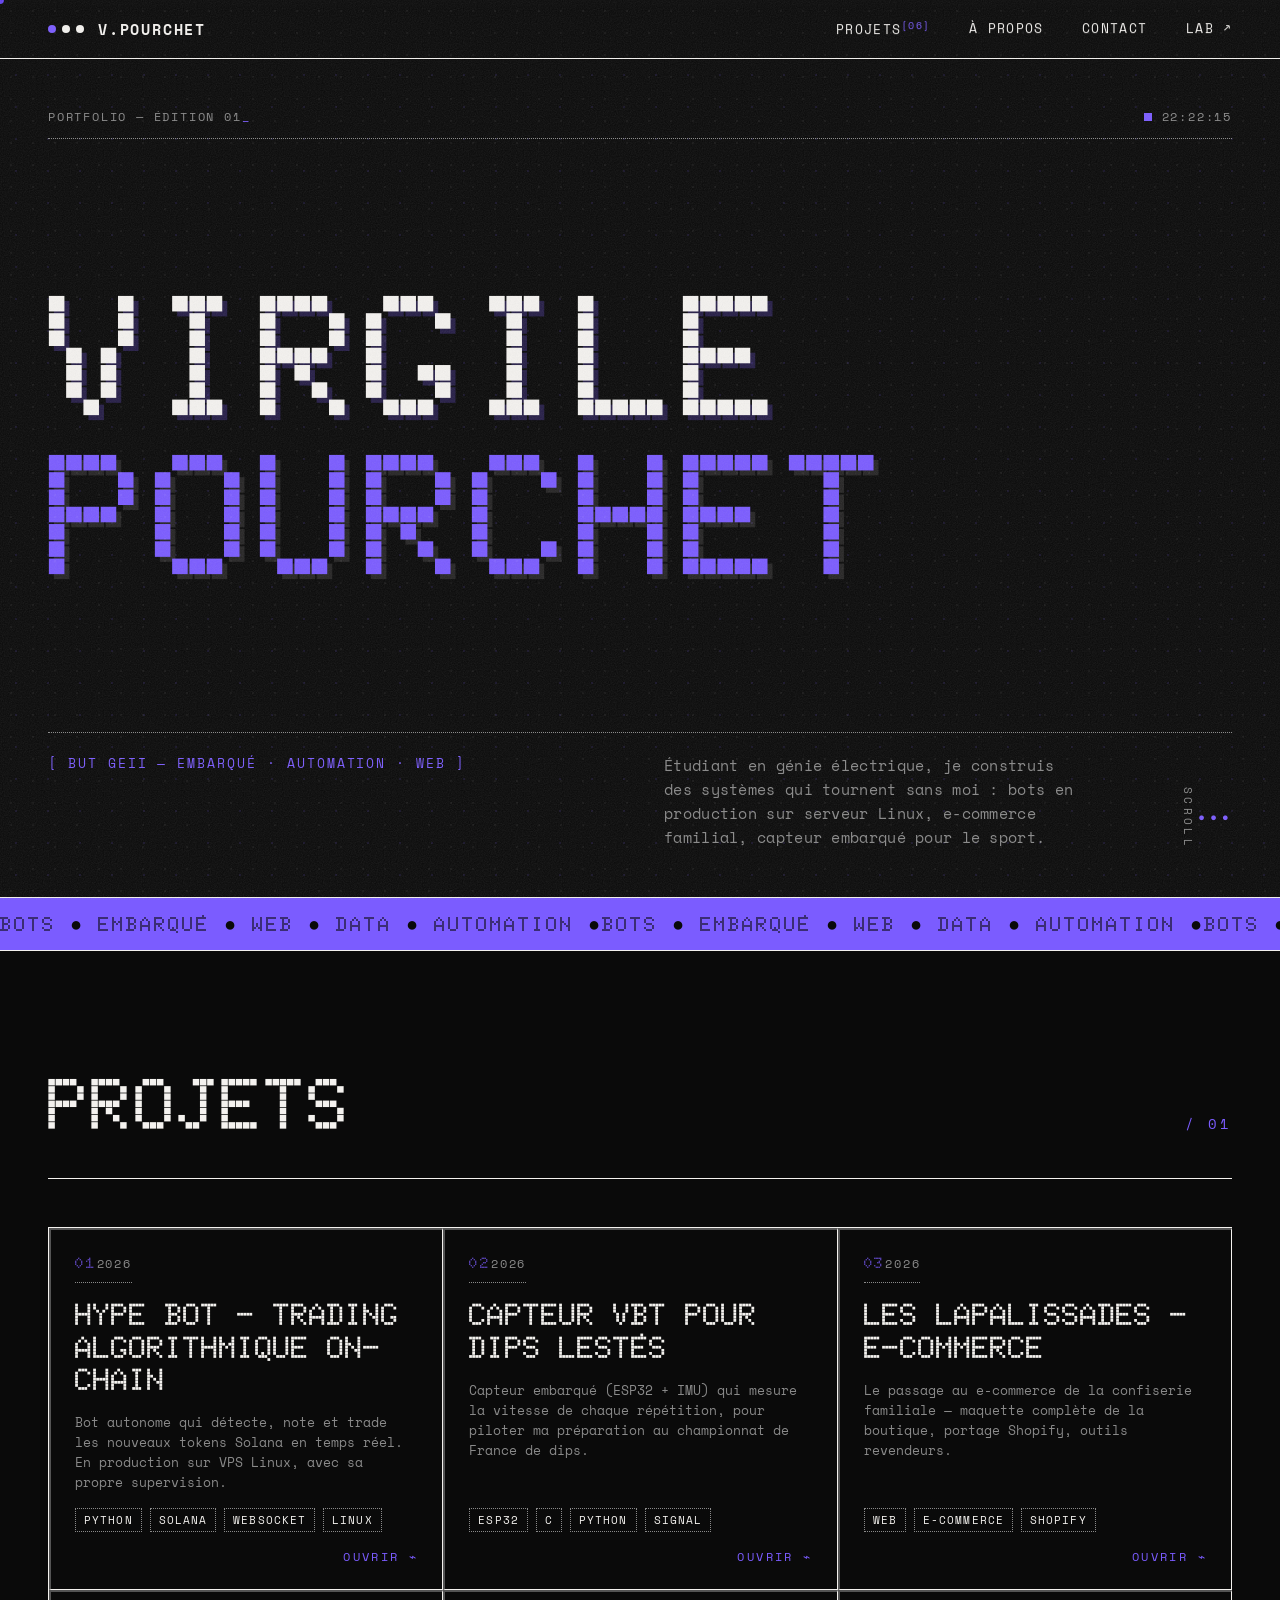
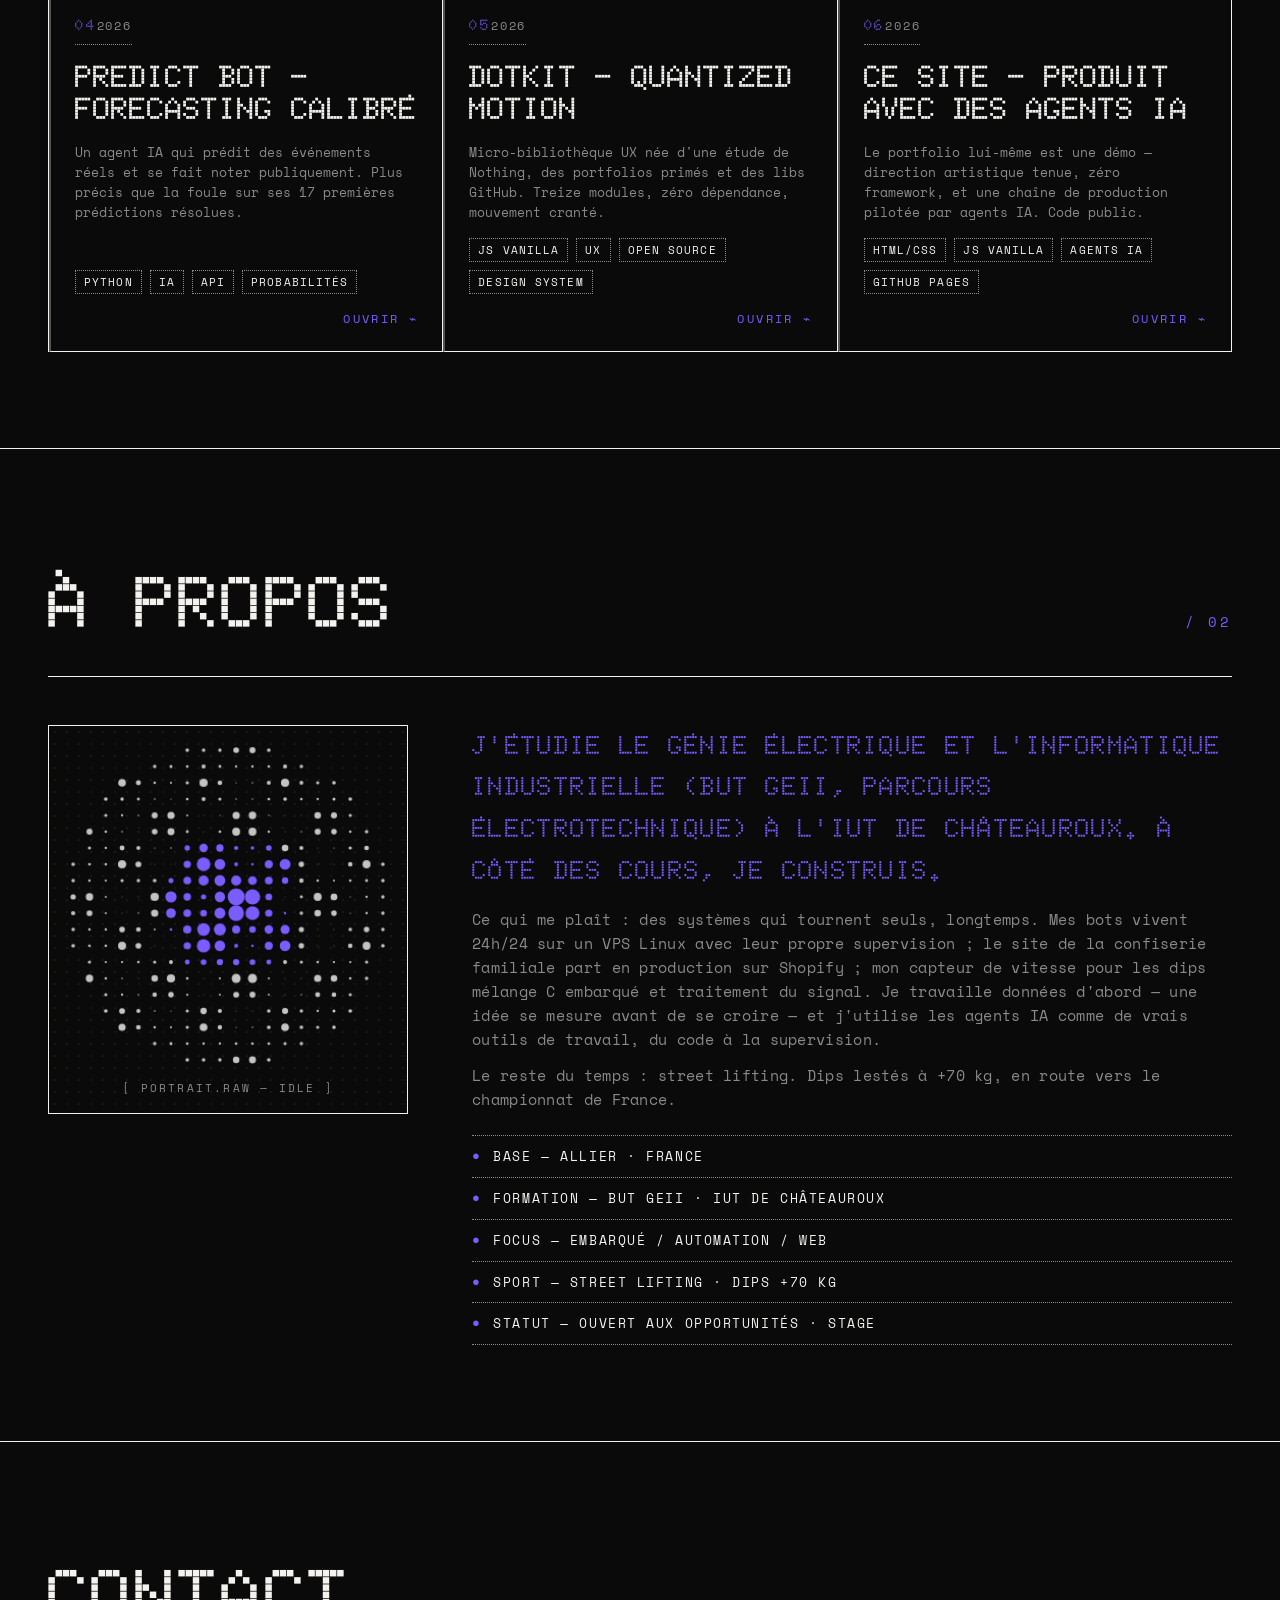
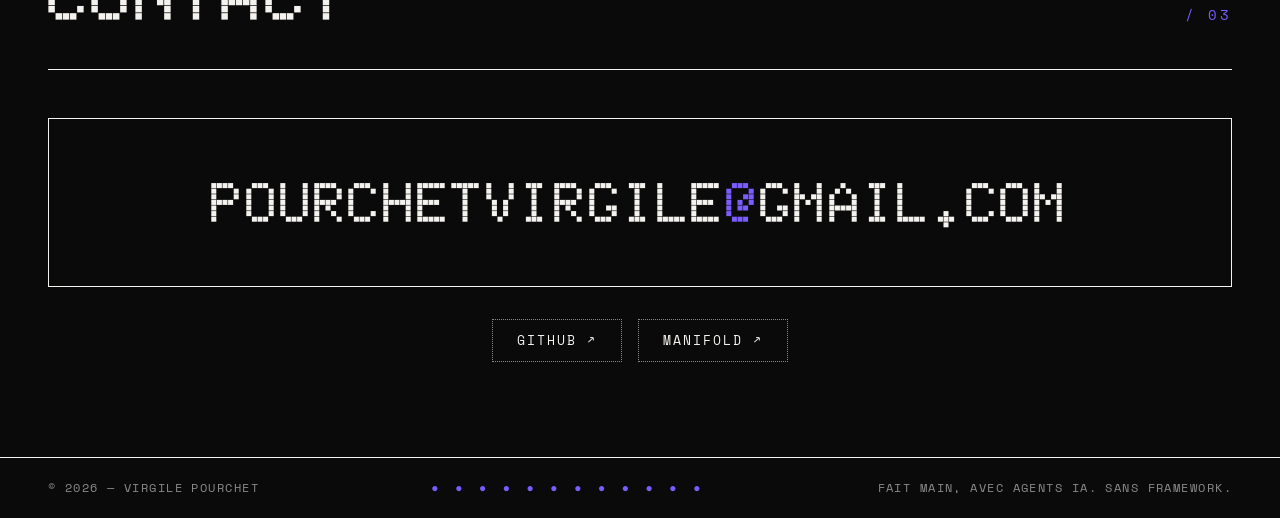
==== index.html @ 80dad5ea "DOTKIT v1.0.0 : micro-bibliotheque UX 'quantized motion' + integration + fiche projet Nee d'une etud" ====
<!DOCTYPE html>
<html lang="fr" class="no-js">
<head>
  <meta charset="UTF-8">
  <meta name="viewport" content="width=device-width, initial-scale=1.0">
  <title>VIRGILE POURCHET — PORTFOLIO</title>
  <meta name="description" content="Portfolio de Virgile Pourchet — étudiant en BUT GEII. Bots autonomes en production, e-commerce, électronique embarquée.">
  <link rel="preconnect" href="https://fonts.googleapis.com">
  <link rel="preconnect" href="https://fonts.gstatic.com" crossorigin>
  <link href="https://fonts.googleapis.com/css2?family=Doto:wght@400;600;700;900&family=Space+Mono:ital,wght@0,400;0,700;1,400&display=swap" rel="stylesheet">
  <link rel="stylesheet" href="css/style.css">
  <link rel="stylesheet" href="lab/dotkit/dotkit.css">
  <link rel="icon" href="data:image/svg+xml,<svg xmlns='http://www.w3.org/2000/svg' viewBox='0 0 16 16'><circle cx='4' cy='4' r='2' fill='%237b5cff'/><circle cx='12' cy='4' r='2' fill='white'/><circle cx='4' cy='12' r='2' fill='white'/><circle cx='12' cy='12' r='2' fill='%237b5cff'/></svg>">
</head>
<body>

  <!-- ======= COUCHES D'AMBIANCE (grain, trame, scanline) ======= -->
  <div class="dot-overlay" aria-hidden="true"></div>
  <div class="grain" aria-hidden="true"></div>
  <div class="scanline" aria-hidden="true"></div>

  <!-- ======= CURSEUR CUSTOM (activé par JS, pointeur fin uniquement) ======= -->
  <div class="cursor" data-cursor aria-hidden="true"></div>

  <!-- ======= BARRE DE PROGRESSION DE LECTURE ======= -->
  <div class="scroll-progress" aria-hidden="true"><span data-scroll-progress></span></div>

  <!-- ======= NAV ======= -->
  <header class="nav">
    <a class="nav__logo" href="#top">
      <span class="dot dot--violet"></span>
      <span class="dot"></span>
      <span class="dot"></span>
      <span class="nav__logo-text">V.POURCHET</span>
    </a>
    <nav class="nav__links">
      <a href="#projects" data-dk="magnetic" data-dk-strength="8">PROJETS<sup>[<span data-project-count>0</span>]</sup></a>
      <a href="#about" data-dk="magnetic" data-dk-strength="8">À PROPOS</a>
      <a href="#contact" data-dk="magnetic" data-dk-strength="8">CONTACT</a>
      <a href="lab/dotkit/demo.html" data-dk="magnetic" data-dk-strength="8">LAB ↗</a>
    </nav>
    <button class="nav__burger" aria-label="Menu" data-burger>
      <span></span><span></span><span></span>
    </button>
  </header>

  <main id="top">

    <!-- ======= HERO ======= -->
    <section class="hero">
      <div class="hero__meta">
        <span class="hero__boot" data-boot-line>PORTFOLIO — ÉDITION 01</span>
        <span class="hero__status">
          <span class="status-square" aria-hidden="true"></span>
          <span data-clock>00:00:00</span>
        </span>
      </div>
      <h1 class="hero__title">
        <span class="hero__line-mask"><span class="hero__line doto" data-scramble>VIRGILE</span></span>
        <span class="hero__line-mask"><span class="hero__line doto hero__line--violet" data-scramble>POURCHET</span></span>
      </h1>
      <div class="hero__sub">
        <p class="hero__tag">[ BUT GEII — EMBARQUÉ · AUTOMATION · WEB ]</p>
        <p class="hero__desc">
          Étudiant en génie électrique, je construis des systèmes qui tournent
          sans moi&nbsp;: bots en production sur serveur Linux, e-commerce
          familial, capteur embarqué pour le sport.
        </p>
      </div>
      <div class="hero__scroll">
        <span class="doto">●</span>
        <span class="doto">●</span>
        <span class="doto">●</span>
        <span>SCROLL</span>
      </div>
    </section>

    <!-- ======= MARQUEE ======= -->
    <div class="marquee" aria-hidden="true">
      <div class="marquee__inner">
        <span>BOTS ● EMBARQUÉ ● WEB ● DATA ● AUTOMATION ● </span>
        <span>BOTS ● EMBARQUÉ ● WEB ● DATA ● AUTOMATION ● </span>
        <span>BOTS ● EMBARQUÉ ● WEB ● DATA ● AUTOMATION ● </span>
      </div>
    </div>

    <!-- ======= PROJECTS ======= -->
    <section class="section" id="projects">
      <div class="section__head reveal">
        <h2 class="section__title doto">PROJETS</h2>
        <span class="section__index">/ 01</span>
      </div>
      <div class="projects-grid" data-projects-grid>
        <!-- Cartes projets injectées par js/app.js depuis projects/manifest.json -->
      </div>
      <p class="projects-empty" data-projects-empty hidden>
        [ AUCUN PROJET CHARGÉ — DÉPOSEZ DES .MD DANS /PROJECTS ]
      </p>
    </section>

    <!-- ======= ABOUT ======= -->
    <section class="section" id="about">
      <div class="section__head reveal">
        <h2 class="section__title doto">À PROPOS</h2>
        <span class="section__index">/ 02</span>
      </div>
      <div class="about">
        <div class="about__portrait reveal" aria-hidden="true">
          <canvas data-dot-portrait width="320" height="320"></canvas>
          <span class="about__portrait-label" data-portrait-label>[ PORTRAIT.RAW — IDLE ]</span>
        </div>
        <div class="about__text reveal">
          <p class="about__lead">
            J'étudie le génie électrique et l'informatique industrielle
            (BUT GEII, parcours électrotechnique) à l'IUT de Châteauroux.
            À côté des cours, je construis.
          </p>
          <p>
            Ce qui me plaît&nbsp;: des systèmes qui tournent seuls, longtemps.
            Mes bots vivent 24h/24 sur un VPS Linux avec leur propre
            supervision&nbsp;; le site de la confiserie familiale part en
            production sur Shopify&nbsp;; mon capteur de vitesse pour les dips
            mélange C embarqué et traitement du signal. Je travaille données
            d'abord — une idée se mesure avant de se croire — et j'utilise
            les agents IA comme de vrais outils de travail, du code à la
            supervision.
          </p>
          <p>
            Le reste du temps&nbsp;: street lifting. Dips lestés à +70&nbsp;kg,
            en route vers le championnat de France.
          </p>
          <ul class="about__facts">
            <li><span class="doto">●</span> BASE — ALLIER · FRANCE</li>
            <li><span class="doto">●</span> FORMATION — BUT GEII · IUT DE CHÂTEAUROUX</li>
            <li><span class="doto">●</span> FOCUS — EMBARQUÉ / AUTOMATION / WEB</li>
            <li><span class="doto">●</span> SPORT — STREET LIFTING · DIPS +70 KG</li>
            <li><span class="doto">●</span> STATUT — OUVERT AUX OPPORTUNITÉS · STAGE</li>
          </ul>
        </div>
      </div>
    </section>

    <!-- ======= CONTACT ======= -->
    <section class="section" id="contact">
      <div class="section__head reveal">
        <h2 class="section__title doto">CONTACT</h2>
        <span class="section__index">/ 03</span>
      </div>
      <div class="contact reveal">
        <a class="contact__mail doto" href="mailto:pourchetvirgile@gmail.com">
          POURCHETVIRGILE<span class="contact__at">@</span>GMAIL.COM
        </a>
        <div class="contact__links">
          <a href="https://github.com/Virgile-pct" target="_blank" rel="noopener" data-dk="magnetic">GITHUB ↗</a>
          <a href="https://manifold.markets/Virgile" target="_blank" rel="noopener" data-dk="magnetic">MANIFOLD ↗</a>
          <!-- LinkedIn : à ajouter quand le profil existe
          <a href="https://www.linkedin.com/in/..." target="_blank" rel="noopener">LINKEDIN ↗</a>
          -->
        </div>
      </div>
    </section>

  </main>

  <!-- ======= FOOTER ======= -->
  <footer class="footer">
    <span>© <span data-year>2026</span> — VIRGILE POURCHET</span>
    <span class="footer__dots" aria-hidden="true">● ● ● ● ● ● ● ● ● ● ● ●</span>
    <span>FAIT MAIN, AVEC AGENTS IA. SANS FRAMEWORK.</span>
  </footer>

  <!-- ======= PROJECT MODAL ======= -->
  <div class="modal" data-modal hidden>
    <div class="modal__backdrop" data-modal-close></div>
    <article class="modal__panel" role="dialog" aria-modal="true" aria-label="Fiche projet">
      <header class="modal__head">
        <span class="modal__kicker" data-modal-kicker>PROJET</span>
        <button class="modal__close" data-modal-close aria-label="Fermer" data-dk="magnetic" data-dk-strength="10">✕</button>
      </header>
      <div class="modal__body markdown" data-modal-body>
        <!-- Markdown du projet rendu ici -->
      </div>
    </article>
  </div>

  <script src="lab/dotkit/dotkit.js" data-dk-trail></script>
  <script src="js/markdown.js"></script>
  <script src="js/app.js"></script>
</body>
</html>
---- css/style.css ----
/* ==========================================================================
   PORTFOLIO — DA BRUTALISTE / VIOLET NOIR BLANC / POINTILLÉS (inspi Nothing)
   Concept : « l'instrument s'allume ». Tout mouvement est cranté (steps),
   jamais fluide — le site se comporte comme un appareil, pas comme une page.
   Progressive enhancement : les états cachés/animés n'existent que sous
   html.js ; sans JavaScript, tout est visible et statique.
   ========================================================================== */

:root {
  --black: #0a0a0a;
  --black-2: #111111;
  --black-3: #161616;
  --white: #f4f2ef;
  --grey: #8a8a8a;
  --grey-dark: #3a3a3a;
  --violet: #7b5cff;
  --violet-dim: #4a3a99;
  --violet-glow: rgba(123, 92, 255, 0.25);

  --border: 1px solid var(--white);
  --border-dotted: 1px dotted var(--grey);

  --font-mono: "Space Mono", ui-monospace, monospace;
  --font-dot: "Doto", "Space Mono", monospace;

  --gutter: clamp(16px, 4vw, 48px);

  /* Mouvement : crans mécaniques, deux vitesses. */
  --step-fast: 0.18s steps(4);
  --step-slow: 0.45s steps(7);
}

* { margin: 0; padding: 0; box-sizing: border-box; }

html { scroll-behavior: smooth; }

body {
  background: var(--black);
  color: var(--white);
  font-family: var(--font-mono);
  font-size: 15px;
  line-height: 1.6;
  letter-spacing: 0.02em;
  overflow-x: hidden;
}

::selection { background: var(--violet); color: var(--black); }

a { color: inherit; text-decoration: none; }
code {
  font-family: var(--font-mono);
  color: var(--violet);
  border: var(--border-dotted);
  padding: 0 4px;
}

.doto { font-family: var(--font-dot); font-weight: 900; }

/* Focus clavier : visible, brutaliste, jamais supprimé. */
:focus { outline: none; }
:focus-visible { outline: 2px dotted var(--violet); outline-offset: 4px; }

/* Le curseur custom ne s'active que si JS l'a décidé (pointeur fin). */
html.has-cursor, html.has-cursor * { cursor: none !important; }

/* ==== COUCHES D'AMBIANCE ================================================ */
/* Trame de points au-dessus de tout : la signature. */
.dot-overlay {
  position: fixed;
  inset: 0;
  pointer-events: none;
  z-index: 999;
  background-image: radial-gradient(rgba(244, 242, 239, 0.05) 1px, transparent 1px);
  background-size: 22px 22px;
  mix-blend-mode: screen;
}

/* Grain photographique très léger : casse les aplats noirs. */
.grain {
  position: fixed;
  inset: 0;
  pointer-events: none;
  z-index: 998;
  opacity: 0.22;
  background-image: url("data:image/svg+xml,%3Csvg xmlns='http://www.w3.org/2000/svg' width='140' height='140'%3E%3Cfilter id='n'%3E%3CfeTurbulence type='fractalNoise' baseFrequency='0.85' numOctaves='2' stitchTiles='stitch'/%3E%3CfeColorMatrix type='saturate' values='0'/%3E%3C/filter%3E%3Crect width='140' height='140' filter='url(%23n)' opacity='0.5'/%3E%3C/svg%3E");
}

/* Balayage CRT : une bande lumineuse descend l'écran, à peine visible. */
.scanline {
  position: fixed;
  left: 0;
  right: 0;
  top: -10%;
  height: 12vh;
  pointer-events: none;
  z-index: 997;
  background: linear-gradient(to bottom, transparent, rgba(244, 242, 239, 0.028), transparent);
}
html.js .scanline { animation: scan 9s steps(60) infinite; }

@keyframes scan {
  to { transform: translateY(1050%); }
}

/* ==== CURSEUR CUSTOM ==================================================== */
/* Un point qui devient un viseur carré pointillé sur l'interactif. */
.cursor {
  position: fixed;
  top: 0;
  left: 0;
  z-index: 10000;
  pointer-events: none;
  width: 8px;
  height: 8px;
  margin: -4px 0 0 -4px;
  border-radius: 50%;
  background: var(--violet);
  mix-blend-mode: difference;
  transition: width var(--step-fast), height var(--step-fast),
              margin var(--step-fast), border-radius var(--step-fast),
              background var(--step-fast);
  display: none;
}
html.has-cursor .cursor { display: block; }

.cursor.is-locked {
  width: 34px;
  height: 34px;
  margin: -17px 0 0 -17px;
  border-radius: 0;
  background: transparent;
  border: 2px dotted var(--violet);
}

.cursor.is-down { transform: scale(0.7); }

/* ==== BARRE DE PROGRESSION DE LECTURE =================================== */
.scroll-progress {
  position: fixed;
  top: 0;
  left: 0;
  right: 0;
  height: 3px;
  z-index: 300;
  pointer-events: none;
}
.scroll-progress span {
  display: block;
  height: 100%;
  width: 0;
  background-image: repeating-linear-gradient(90deg,
    var(--violet) 0 6px, transparent 6px 10px);
}

/* ==== NAV =============================================================== */
.nav {
  position: sticky;
  top: 0;
  z-index: 100;
  display: flex;
  align-items: center;
  justify-content: space-between;
  padding: 14px var(--gutter);
  background: var(--black);
  border-bottom: var(--border);
}
html.js .nav { animation: nav-drop 0.5s steps(7) both; }

@keyframes nav-drop {
  from { transform: translateY(-100%); }
  to   { transform: translateY(0); }
}

.nav__logo {
  display: flex;
  align-items: center;
  gap: 6px;
  font-weight: 700;
}

.nav__logo-text { margin-left: 8px; letter-spacing: 0.12em; }

.dot {
  width: 8px;
  height: 8px;
  border-radius: 50%;
  background: var(--white);
  display: inline-block;
}
.dot--violet { background: var(--violet); }
html.js .nav__logo .dot { animation: blink 2.8s steps(2) infinite; }
html.js .nav__logo .dot:nth-child(2) { animation-delay: 0.9s; }
html.js .nav__logo .dot:nth-child(3) { animation-delay: 1.8s; }

.nav__links { display: flex; gap: clamp(16px, 3vw, 40px); }

.nav__links a {
  position: relative;
  font-size: 13px;
  letter-spacing: 0.1em;
  padding: 4px 0;
}
.nav__links a sup { color: var(--violet); font-size: 10px; }
.nav__links a::after {
  content: "";
  position: absolute;
  left: 0;
  right: 100%;
  bottom: 0;
  border-bottom: 2px dotted var(--violet);
  transition: right 0.25s steps(6);
}
.nav__links a:hover::after,
.nav__links a:focus-visible::after { right: 0; }

.nav__burger { display: none; }

/* ==== HERO ============================================================== */
.hero {
  min-height: calc(100svh - 61px);
  display: flex;
  flex-direction: column;
  justify-content: space-between;
  padding: var(--gutter);
  border-bottom: var(--border);
  position: relative;
  background-image: radial-gradient(rgba(123, 92, 255, 0.12) 1px, transparent 1px);
  background-size: 32px 32px;
}

.hero__meta {
  display: flex;
  justify-content: space-between;
  font-size: 12px;
  color: var(--grey);
  letter-spacing: 0.15em;
  border-bottom: var(--border-dotted);
  padding-bottom: 12px;
}

/* Ligne de boot : le JS y tape sa séquence, le curseur _ clignote. */
.hero__boot::after {
  content: "_";
  color: var(--violet);
  animation: blink 1s steps(2) infinite;
}
html.no-js .hero__boot::after { content: none; }

.hero__status {
  display: flex;
  align-items: center;
  gap: 10px;
  font-variant-numeric: tabular-nums;
}

.status-square {
  width: 8px;
  height: 8px;
  background: var(--violet);
}
html.js .status-square { animation: blink 1.4s steps(2) infinite; }

.hero__title {
  display: flex;
  flex-direction: column;
  line-height: 0.92;
  margin: auto 0;
  padding: 40px 0;
}

/* Masque de reveal : chaque ligne monte depuis sous sa ligne de coupe. */
.hero__line-mask { display: block; overflow: hidden; }

.hero__line {
  display: block;
  font-size: clamp(52px, 13.5vw, 190px);
  letter-spacing: 0.01em;
  text-transform: uppercase;
  /* Ombre dure décalée : la profondeur brutaliste, sans flou. */
  text-shadow: 5px 5px 0 var(--violet-glow);
}
html.js .hero__line { animation: rise 0.7s steps(9) both; }
html.js .hero__line-mask:nth-child(2) .hero__line { animation-delay: 0.12s; }

.hero__line--violet {
  color: var(--violet);
  text-shadow: 5px 5px 0 rgba(244, 242, 239, 0.12);
}

@keyframes rise {
  from { transform: translateY(110%); }
  to   { transform: translateY(0); }
}

.hero__sub {
  display: grid;
  grid-template-columns: 1fr 1fr;
  gap: var(--gutter);
  border-top: var(--border-dotted);
  padding-top: 20px;
}
html.js .hero__tag  { animation: appear 0.4s steps(4) 0.55s both; }
html.js .hero__desc { animation: appear 0.4s steps(4) 0.7s both; }

@keyframes appear {
  from { opacity: 0; transform: translateY(10px); }
  to   { opacity: 1; transform: translateY(0); }
}

.hero__tag {
  color: var(--violet);
  font-size: 13px;
  letter-spacing: 0.15em;
}

.hero__desc { color: var(--grey); max-width: 46ch; }

.hero__scroll {
  position: absolute;
  right: var(--gutter);
  bottom: var(--gutter);
  display: flex;
  flex-direction: column;
  align-items: center;
  gap: 2px;
  font-size: 11px;
  letter-spacing: 0.3em;
  color: var(--grey);
  writing-mode: vertical-rl;
}
html.js .hero__scroll { animation: appear 0.4s steps(4) 0.9s both; }
.hero__scroll .doto {
  writing-mode: horizontal-tb;
  color: var(--violet);
}
html.js .hero__scroll .doto { animation: blink 1.4s steps(2) infinite; }
html.js .hero__scroll .doto:nth-child(2) { animation-delay: 0.2s; }
html.js .hero__scroll .doto:nth-child(3) { animation-delay: 0.4s; }

@keyframes blink { 50% { opacity: 0.15; } }

/* ==== MARQUEE =========================================================== */
.marquee {
  overflow: hidden;
  border-bottom: var(--border);
  background: var(--violet);
  color: var(--black);
}

.marquee__inner {
  display: flex;
  white-space: nowrap;
  animation: marquee 24s linear infinite;
  font-family: var(--font-dot);
  font-weight: 700;
  font-size: 20px;
  padding: 10px 0;
  letter-spacing: 0.1em;
}
.marquee:hover .marquee__inner { animation-play-state: paused; }

@keyframes marquee {
  to { transform: translateX(-33.333%); }
}

/* ==== RÉVÉLATION AU SCROLL ============================================== */
/* .reveal est neutre sans JS ; sous html.js, caché puis révélé en crans. */
html.js .reveal {
  opacity: 0;
  transform: translateY(26px);
  transition: opacity var(--step-slow), transform var(--step-slow);
  transition-delay: calc(var(--i, 0) * 70ms);
}
html.js .reveal.is-in {
  opacity: 1;
  transform: translateY(0);
}

/* ==== SECTIONS ========================================================== */
.section {
  padding: clamp(48px, 8vw, 96px) var(--gutter);
  border-bottom: var(--border);
}

.section__head {
  display: flex;
  align-items: baseline;
  justify-content: space-between;
  border-bottom: var(--border);
  padding-bottom: 16px;
  margin-bottom: clamp(24px, 4vw, 48px);
}

.section__title {
  font-size: clamp(32px, 6vw, 72px);
  text-transform: uppercase;
}

.section__index {
  color: var(--violet);
  font-size: 14px;
  letter-spacing: 0.2em;
}

/* ==== PROJECTS GRID ===================================================== */
.projects-grid {
  display: grid;
  grid-template-columns: repeat(3, 1fr);
  border-top: var(--border);
  border-left: var(--border);
}

@media (max-width: 1080px) {
  .projects-grid { grid-template-columns: repeat(2, 1fr); }
}

@media (max-width: 720px) {
  .projects-grid { grid-template-columns: 1fr; }
  /* Le display:none du placeholder vit dans le bloc responsive final :
     placé ici, il perdrait la cascade contre .project-card { display:flex }
     défini plus bas (même spécificité, ordre du fichier décisif). */
}

.project-card {
  position: relative;
  border-right: var(--border);
  border-bottom: var(--border);
  padding: 24px;
  min-height: 280px;
  display: flex;
  flex-direction: column;
  gap: 16px;
  cursor: pointer;
  background: var(--black);
  transition: background var(--step-fast), color var(--step-fast),
              transform var(--step-fast), box-shadow var(--step-fast);
  text-align: left;
  color: inherit;
  font-family: inherit;
  font-size: inherit;
}

/* Survol : inversion totale + décrochage physique. La carte « sort ». */
.project-card:not(.project-card--placeholder):hover,
.project-card:not(.project-card--placeholder):focus-visible {
  background: var(--white);
  color: var(--black);
  transform: translate(-4px, -4px);
  box-shadow: 6px 6px 0 var(--violet);
  z-index: 2;
}

.project-card__top {
  display: flex;
  justify-content: space-between;
  align-items: center;
  font-size: 12px;
  color: var(--grey);
  letter-spacing: 0.15em;
  border-bottom: var(--border-dotted);
  padding-bottom: 10px;
}

.project-card__num { color: var(--violet); font-family: var(--font-dot); font-weight: 700; font-size: 15px; }

.project-card__title {
  font-family: var(--font-dot);
  font-weight: 900;
  font-size: clamp(22px, 2.4vw, 32px);
  text-transform: uppercase;
  line-height: 1.05;
}

.project-card__desc { color: var(--grey); font-size: 13px; flex: 1; }
.project-card:not(.project-card--placeholder):hover .project-card__desc { color: var(--grey-dark); }

.project-card__tags {
  display: flex;
  flex-wrap: wrap;
  gap: 8px;
}

.project-card__tags span {
  font-size: 11px;
  letter-spacing: 0.1em;
  border: var(--border-dotted);
  padding: 3px 8px;
  color: inherit;
  text-transform: uppercase;
}
.project-card:not(.project-card--placeholder):hover .project-card__tags span {
  border-color: var(--black);
}

.project-card__open {
  align-self: flex-end;
  color: var(--violet);
  font-size: 12px;
  letter-spacing: 0.2em;
  transition: letter-spacing var(--step-fast);
}
.project-card:not(.project-card--placeholder):hover .project-card__open {
  letter-spacing: 0.35em;
}

.project-card--placeholder { cursor: default; }
.project-card--placeholder .project-card__title { color: var(--grey-dark); }
.project-card--placeholder .project-card__desc { color: var(--grey-dark); }
.project-card--placeholder .project-card__tags span { color: var(--grey-dark); border-color: var(--grey-dark); }
.project-card--placeholder {
  background-image: radial-gradient(rgba(244, 242, 239, 0.045) 1px, transparent 1px);
  background-size: 12px 12px;
}

.projects-empty {
  color: var(--grey);
  border: var(--border-dotted);
  padding: 32px;
  text-align: center;
  margin-top: 24px;
  letter-spacing: 0.1em;
}

/* ==== ABOUT ============================================================= */
.about {
  display: grid;
  grid-template-columns: minmax(260px, 360px) 1fr;
  gap: clamp(24px, 5vw, 64px);
  align-items: start;
}

.about__portrait {
  border: var(--border);
  padding: 16px;
  display: flex;
  flex-direction: column;
  gap: 12px;
  background-image: radial-gradient(rgba(244, 242, 239, 0.06) 1px, transparent 1px);
  background-size: 12px 12px;
}

.about__portrait canvas { width: 100%; height: auto; display: block; }

.about__portrait-label {
  font-size: 11px;
  color: var(--grey);
  letter-spacing: 0.2em;
  text-align: center;
  font-variant-numeric: tabular-nums;
}

.about__lead {
  font-family: var(--font-dot);
  font-weight: 700;
  font-size: clamp(18px, 2.2vw, 26px);
  color: var(--violet);
  margin-bottom: 16px;
  text-transform: uppercase;
}

.about__text p + p { margin-top: 12px; color: var(--grey); }

.about__facts {
  list-style: none;
  margin-top: 24px;
  border-top: var(--border-dotted);
}

.about__facts li {
  display: flex;
  gap: 12px;
  padding: 10px 0 10px 0;
  border-bottom: var(--border-dotted);
  font-size: 13px;
  letter-spacing: 0.12em;
  transition: padding-left var(--step-fast);
}
.about__facts li:hover { padding-left: 10px; }

.about__facts .doto { color: var(--violet); }

/* ==== CONTACT =========================================================== */
.contact { display: flex; flex-direction: column; gap: 32px; }

.contact__mail {
  font-size: clamp(20px, 4.5vw, 56px);
  text-transform: uppercase;
  word-break: break-all;
  border: var(--border);
  padding: clamp(16px, 3vw, 40px);
  text-align: center;
  transition: background var(--step-fast), color var(--step-fast),
              border-color var(--step-fast), box-shadow var(--step-fast);
}

.contact__mail:hover,
.contact__mail:focus-visible {
  background: var(--violet);
  color: var(--black);
  border-color: var(--violet);
  box-shadow: 8px 8px 0 rgba(123, 92, 255, 0.3);
}

.contact__at { color: var(--violet); }
html.js .contact__at { animation: blink 2.2s steps(2) infinite; }
.contact__mail:hover .contact__at { color: var(--black); animation: none; }

.contact__links {
  display: flex;
  flex-wrap: wrap;
  gap: 16px;
  justify-content: center;
}

.contact__links a {
  border: var(--border-dotted);
  padding: 10px 24px;
  font-size: 13px;
  letter-spacing: 0.15em;
  transition: color var(--step-fast), border-color var(--step-fast),
              transform var(--step-fast);
}

.contact__links a:hover,
.contact__links a:focus-visible {
  border: 1px dotted var(--violet);
  color: var(--violet);
  transform: translateY(-3px);
}

/* ==== FOOTER ============================================================ */
.footer {
  display: flex;
  align-items: center;
  justify-content: space-between;
  gap: 16px;
  padding: 20px var(--gutter);
  font-size: 12px;
  color: var(--grey);
  letter-spacing: 0.12em;
}

.footer__dots { color: var(--violet); letter-spacing: 0.4em; }

/* ==== MODAL (fiche projet) ============================================= */
.modal {
  position: fixed;
  inset: 0;
  z-index: 200;
  display: flex;
  align-items: center;
  justify-content: center;
  padding: var(--gutter);
}

.modal[hidden] { display: none; }

.modal__backdrop {
  position: absolute;
  inset: 0;
  background: rgba(10, 10, 10, 0.82);
  background-image: radial-gradient(rgba(123, 92, 255, 0.1) 1px, transparent 1px);
  background-size: 18px 18px;
  backdrop-filter: blur(3px) grayscale(0.5);
  -webkit-backdrop-filter: blur(3px) grayscale(0.5);
}
html.js .modal:not([hidden]) .modal__backdrop { animation: appear 0.2s steps(4) both; }

.modal__panel {
  position: relative;
  background: var(--black);
  border: var(--border);
  box-shadow: 10px 10px 0 var(--violet-glow);
  width: min(820px, 100%);
  max-height: 85svh;
  display: flex;
  flex-direction: column;
}
html.js .modal:not([hidden]) .modal__panel { animation: panel-in 0.3s steps(6) both; }

@keyframes panel-in {
  from { opacity: 0; transform: translateY(28px); }
  to   { opacity: 1; transform: translateY(0); }
}

.modal__head {
  display: flex;
  align-items: center;
  justify-content: space-between;
  border-bottom: var(--border);
  padding: 14px 20px;
}

.modal__kicker {
  color: var(--violet);
  font-size: 12px;
  letter-spacing: 0.25em;
}

.modal__close {
  background: none;
  border: var(--border);
  color: var(--white);
  font-family: var(--font-mono);
  font-size: 14px;
  width: 36px;
  height: 36px;
  cursor: pointer;
  transition: background var(--step-fast), color var(--step-fast),
              border-color var(--step-fast), transform var(--step-fast);
}
.modal__close:hover,
.modal__close:focus-visible {
  background: var(--violet);
  color: var(--black);
  border-color: var(--violet);
  transform: rotate(90deg);
}

.modal__body {
  padding: clamp(20px, 4vw, 40px);
  overflow-y: auto;
  scrollbar-width: thin;
  scrollbar-color: var(--violet) var(--black-2);
}
.modal__body::-webkit-scrollbar { width: 8px; }
.modal__body::-webkit-scrollbar-track { background: var(--black-2); }
.modal__body::-webkit-scrollbar-thumb { background: var(--violet); }

/* ==== MARKDOWN RENDER =================================================== */
.markdown { counter-reset: mdh2; }

.markdown h1, .markdown h2, .markdown h3 {
  font-family: var(--font-dot);
  font-weight: 900;
  text-transform: uppercase;
  line-height: 1.1;
  margin: 28px 0 12px;
}
.markdown h1 { font-size: clamp(28px, 4vw, 44px); text-shadow: 3px 3px 0 var(--violet-glow); }
.markdown h2 {
  font-size: clamp(20px, 3vw, 30px);
  color: var(--violet);
  border-bottom: var(--border-dotted);
  padding-bottom: 8px;
}
.markdown h2::before {
  counter-increment: mdh2;
  content: "/0" counter(mdh2) " ";
  color: var(--grey);
  font-size: 0.55em;
  letter-spacing: 0.2em;
  vertical-align: middle;
  margin-right: 8px;
}
.markdown h3 { font-size: 18px; }
.markdown h1:first-child { margin-top: 0; }

.markdown p { margin: 12px 0; color: var(--white); }
.markdown a { color: var(--violet); border-bottom: 1px dotted var(--violet); }
.markdown a:hover { background: var(--violet); color: var(--black); }
.markdown ul, .markdown ol { margin: 12px 0 12px 20px; color: var(--grey); }
.markdown li { margin: 6px 0; }
.markdown li::marker { color: var(--violet); }
.markdown strong { color: var(--white); }
.markdown em { color: var(--grey); }

.markdown blockquote {
  border-left: 3px dotted var(--violet);
  background: var(--black-2);
  padding: 12px 16px;
  margin: 16px 0;
  color: var(--grey);
}

.markdown pre {
  border: var(--border-dotted);
  padding: 16px;
  overflow-x: auto;
  margin: 16px 0;
  background: var(--black-2);
  scrollbar-width: thin;
  scrollbar-color: var(--violet) var(--black-2);
}
.markdown pre code { border: none; padding: 0; }

.markdown img {
  max-width: 100%;
  border: var(--border);
  display: block;
  margin: 16px 0;
}

.markdown hr {
  border: none;
  border-top: 2px dotted var(--violet);
  margin: 24px 0;
}

.markdown table {
  border-collapse: collapse;
  width: 100%;
  margin: 16px 0;
  font-size: 13px;
}
.markdown th, .markdown td {
  border: var(--border-dotted);
  padding: 8px 12px;
  text-align: left;
}
.markdown th { color: var(--violet); text-transform: uppercase; letter-spacing: 0.1em; }
.markdown tbody tr:hover { background: var(--black-2); }

/* ==== RESPONSIVE ======================================================== */
@media (max-width: 720px) {
  .nav__links {
    position: fixed;
    inset: 61px 0 auto 0;
    flex-direction: column;
    background: var(--black);
    border-bottom: var(--border);
    padding: 24px var(--gutter);
    gap: 20px;
    transform: translateY(-130%);
    transition: transform 0.25s steps(6);
  }
  .nav__links.is-open { transform: translateY(0); }

  .nav__burger {
    display: flex;
    flex-direction: column;
    gap: 5px;
    background: none;
    border: var(--border);
    padding: 10px 8px;
    cursor: pointer;
  }
  .nav__burger span {
    width: 22px;
    border-top: 2px dotted var(--white);
  }

  .hero__sub { grid-template-columns: 1fr; }
  .hero__scroll { display: none; }
  .hero__line { text-shadow: 3px 3px 0 var(--violet-glow); }
  .about { grid-template-columns: 1fr; }
  .footer { flex-direction: column; text-align: center; }
  .footer__dots { display: none; }

  /* Cartes : l'inversion au tap est gérée par :active, pas :hover. */
  .project-card:not(.project-card--placeholder):active {
    background: var(--white);
    color: var(--black);
  }

  /* Les slots « à venir » n'apportent rien sur une colonne : masqués. */
  .project-card--placeholder { display: none; }
}

/* ==== REDUCED MOTION ==================================================== */
/* Coupe TOUT le mouvement, y compris les reveals : contenu immédiat. */
@media (prefers-reduced-motion: reduce) {
  *, *::before, *::after {
    animation-duration: 0.01ms !important;
    animation-iteration-count: 1 !important;
    transition-duration: 0.01ms !important;
  }
  html { scroll-behavior: auto; }
  html.js .reveal { opacity: 1; transform: none; }
  .scanline { display: none; }
}
---- lab/dotkit/dotkit.css ----
/*! DOTKIT v1.0.0 — styles compagnons.
    Tout mouvement est cranté : steps(), jamais d'easing fluide.
    Les états initiaux cachés n'existent que sous html.dk-js (posée par
    le JS) : sans JavaScript, le contenu reste entièrement visible. */

:root {
  --dk-accent: #7b5cff;
  --dk-ink: #f4f2ef;
  --dk-paper: #0a0a0a;
  --dk-step-fast: 0.18s steps(4);
  --dk-step-slow: 0.45s steps(7);
}

/* ==== 1. REVEAL ========================================================= */
html.dk-js .dk-reveal {
  transition: opacity var(--dk-step-slow), transform var(--dk-step-slow),
              clip-path var(--dk-step-slow);
  transition-delay: var(--dk-delay, 0ms);
}
html.dk-js .dk-reveal--rise { opacity: 0; transform: translateY(26px); }
html.dk-js .dk-reveal--fade { opacity: 0; }
html.dk-js .dk-reveal--wipe {
  opacity: 0;
  clip-path: inset(0 100% 0 0);
}
html.dk-js .dk-reveal.dk-in {
  opacity: 1;
  transform: none;
  clip-path: inset(0 0 0 0);
}

/* ==== 2. SPLIT ========================================================== */
.dk-split .dk-char { display: inline-block; white-space: pre; }
html.dk-js .dk-split .dk-char {
  opacity: 0;
  transform: translateY(0.7em);
  transition: opacity 0.3s steps(3), transform 0.3s steps(3);
  transition-delay: calc(var(--ci) * 34ms);
}
html.dk-js .dk-split.dk-in .dk-char {
  opacity: 1;
  transform: none;
}

/* ==== 5. MARQUEE ======================================================== */
.dk-marquee { overflow: hidden; }
.dk-marquee__inner {
  display: flex;
  white-space: nowrap;
  width: max-content;
}
.dk-marquee--on .dk-marquee__inner {
  animation: dk-marquee var(--dk-marquee-duration, 12s) linear infinite;
}
.dk-marquee--reverse .dk-marquee__inner { animation-direction: reverse; }
.dk-marquee:hover .dk-marquee__inner { animation-play-state: paused; }

@keyframes dk-marquee {
  to { transform: translateX(-50%); }
}

/* ==== 6. MAGNETIC / 7. TILT ============================================ */
/* Pas de transition sur transform : les crans DOIVENT se voir.
   Seul le retour au repos est adouci (et lui aussi, par steps). */
.dk-magnetic, .dk-tilt { will-change: transform; }
.dk-magnetic:not(:hover), .dk-tilt:not(:hover) {
  transition: transform 0.25s steps(5);
}

/* ==== 8. CURSOR ========================================================= */
html.dk-has-cursor, html.dk-has-cursor * { cursor: none !important; }

.dk-cursor {
  position: fixed;
  top: 0;
  left: 0;
  z-index: 10000;
  pointer-events: none;
  width: 8px;
  height: 8px;
  margin: -4px 0 0 -4px;
  border-radius: 50%;
  background: var(--dk-accent);
  mix-blend-mode: difference;
  transition: width var(--dk-step-fast), height var(--dk-step-fast),
              margin var(--dk-step-fast), border-radius var(--dk-step-fast),
              background var(--dk-step-fast);
}
.dk-cursor.is-locked {
  width: 34px;
  height: 34px;
  margin: -17px 0 0 -17px;
  border-radius: 0;
  background: transparent;
  border: 2px dotted var(--dk-accent);
}
.dk-cursor__label {
  position: absolute;
  left: calc(100% + 10px);
  top: 50%;
  transform: translateY(-50%);
  font: 700 10px/1 ui-monospace, monospace;
  letter-spacing: 0.2em;
  color: var(--dk-accent);
  white-space: nowrap;
}

/* ==== 9. TRAIL ========================================================== */
.dk-trail {
  position: fixed;
  inset: 0;
  z-index: 9999;
  pointer-events: none;
}

/* ==== 11. GRID ========================================================== */
.dk-grid-host { position: relative; }
.dk-grid {
  position: absolute;
  inset: 0;
  width: 100%;
  height: 100%;
  pointer-events: none;
}
.dk-grid-host > *:not(.dk-grid) { position: relative; }

/* ==== 12. PROGRESS ====================================================== */
.dk-progress {
  display: block;
  height: 3px;
  width: 0;
  background-image: repeating-linear-gradient(90deg,
    var(--dk-accent) 0 6px, transparent 6px 10px);
}

/* ==== REDUCED MOTION ==================================================== */
@media (prefers-reduced-motion: reduce) {
  html.dk-js .dk-reveal,
  html.dk-js .dk-split .dk-char {
    opacity: 1 !important;
    transform: none !important;
    clip-path: none !important;
    transition: none !important;
  }
  .dk-marquee--on .dk-marquee__inner { animation: none; }
  .dk-cursor, .dk-trail { display: none; }
}
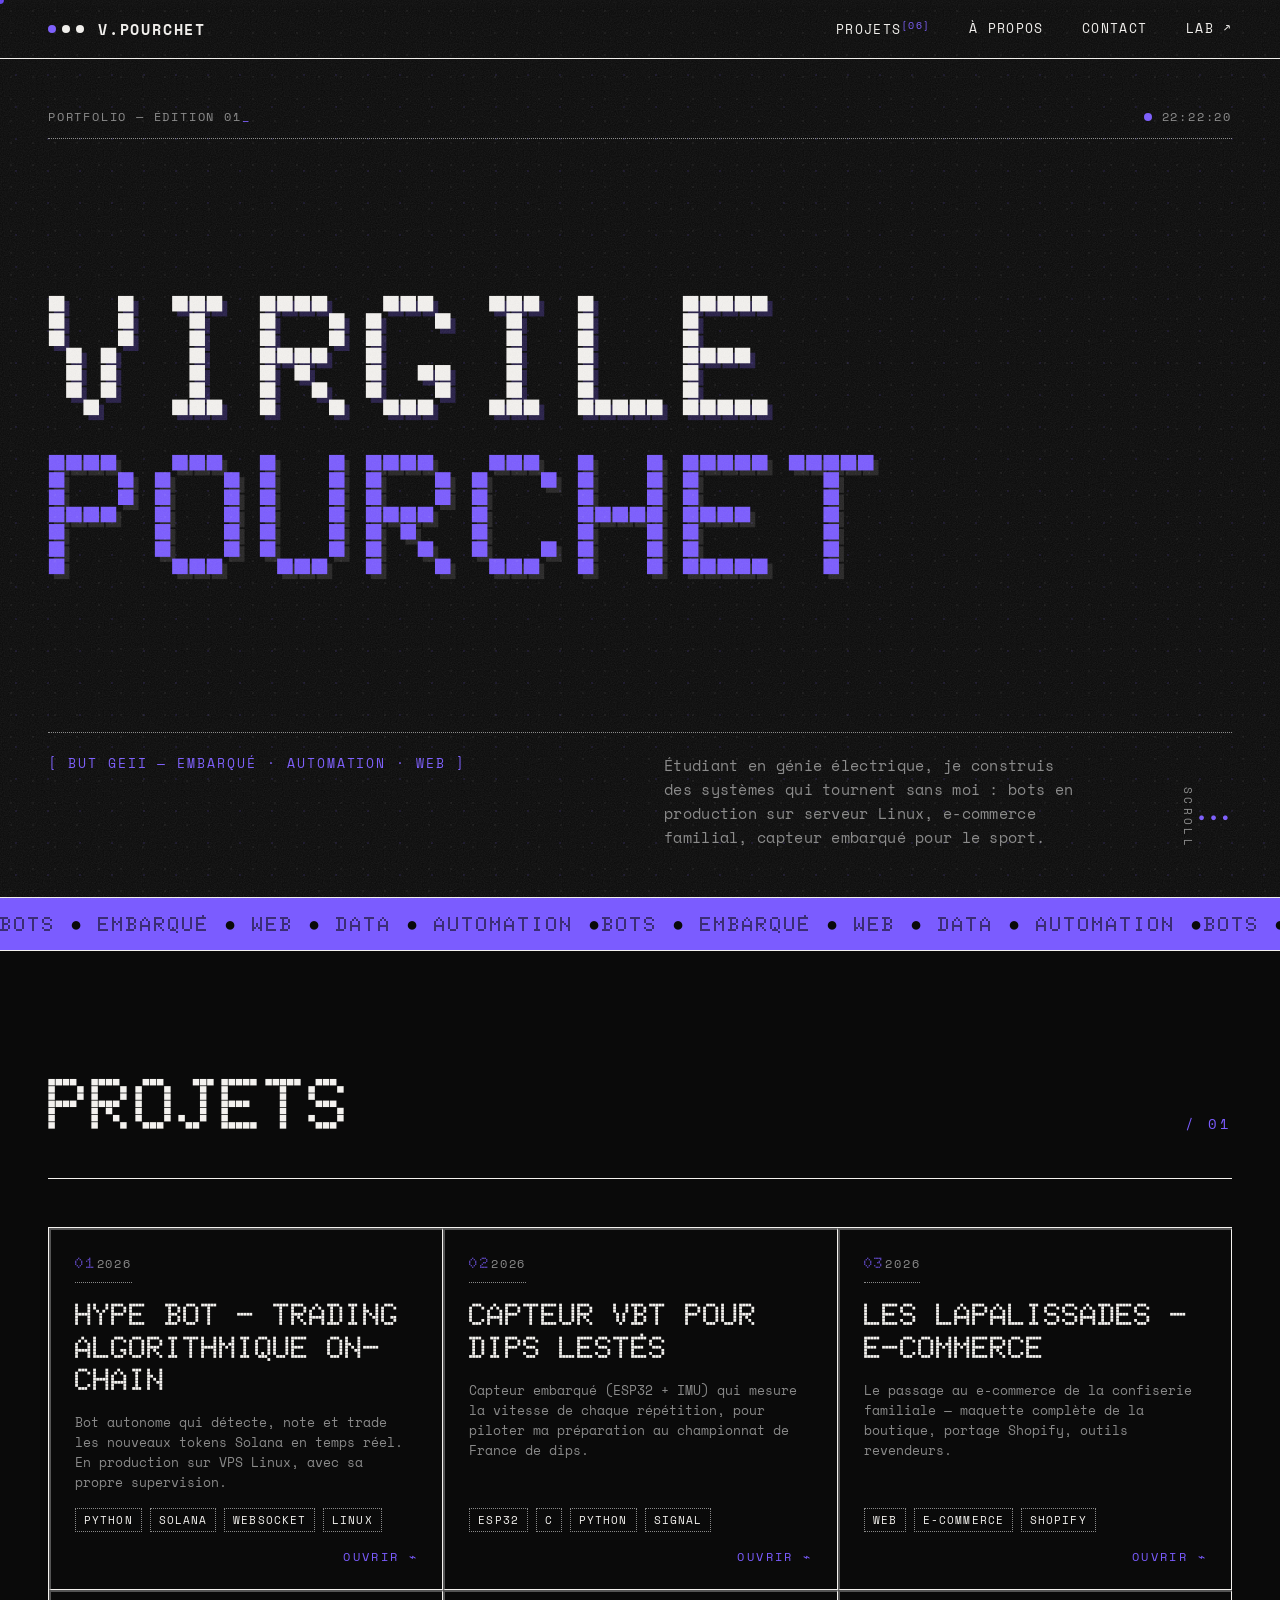
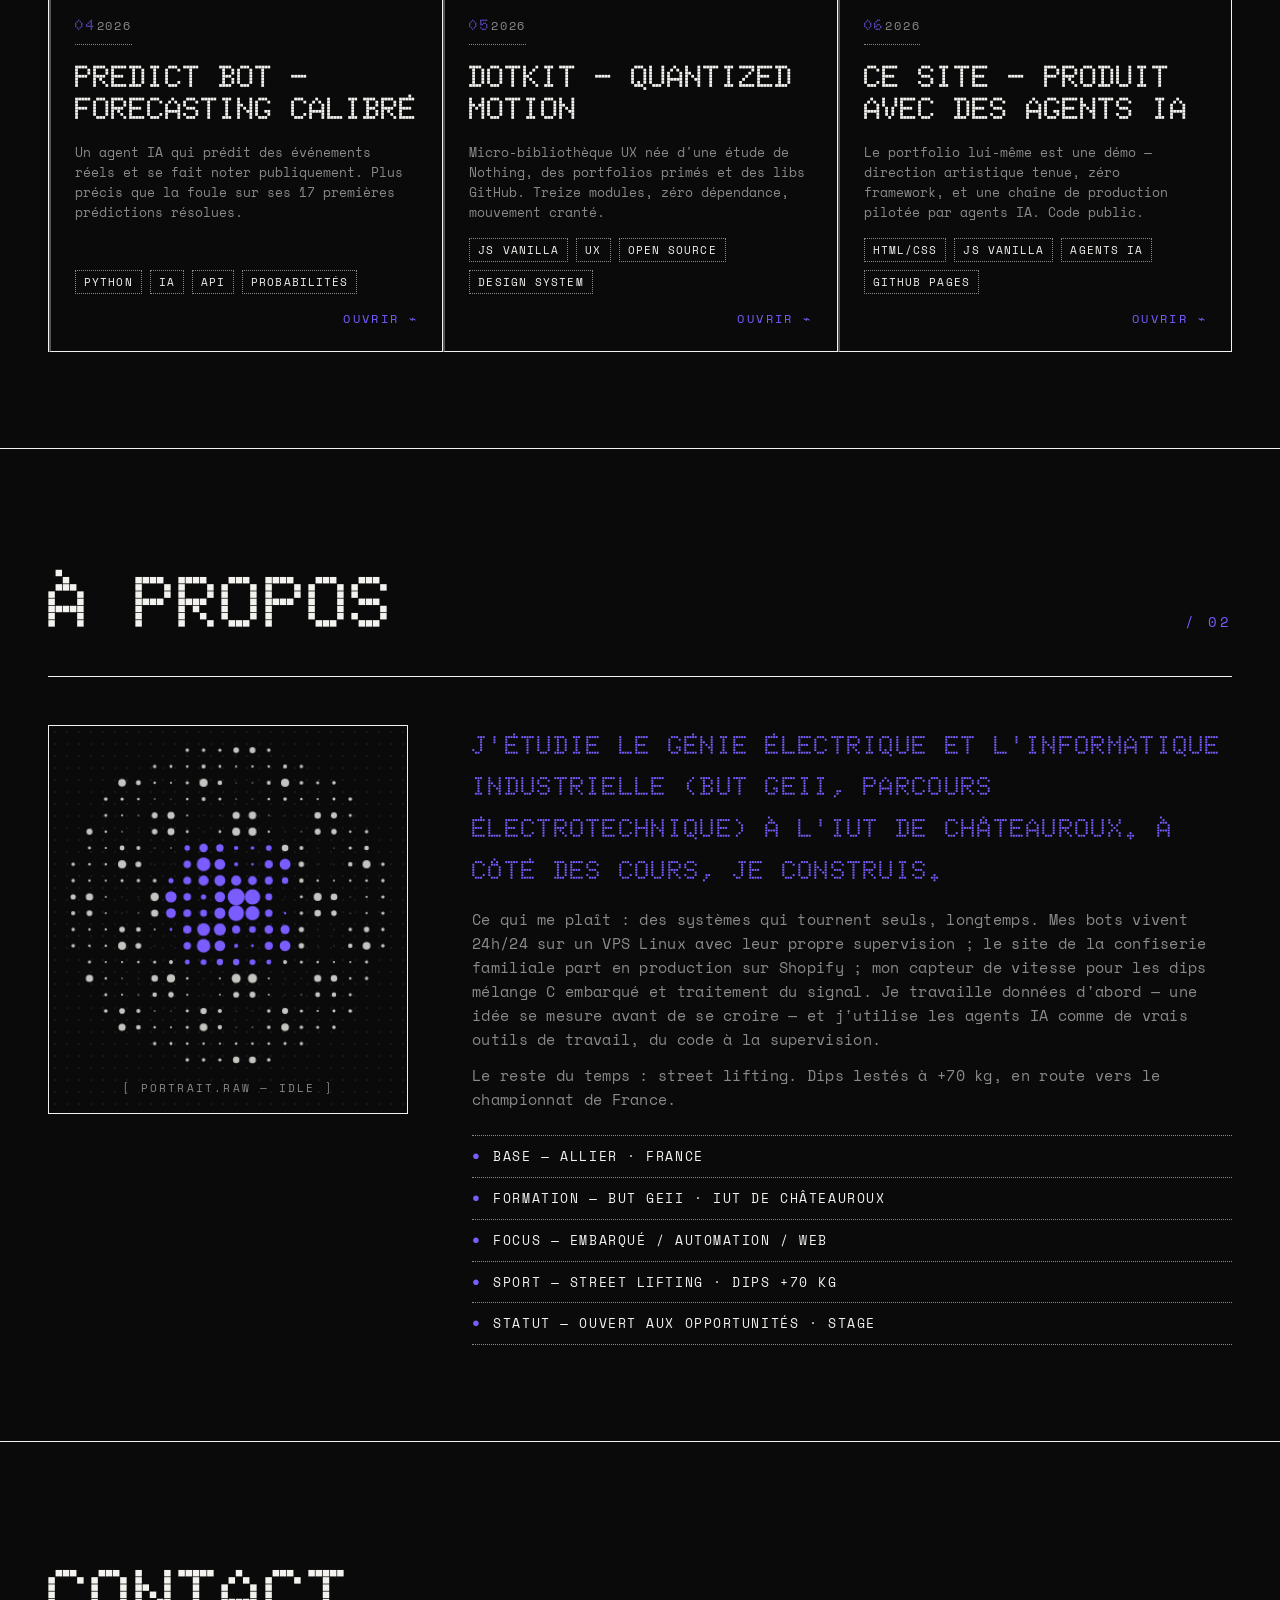
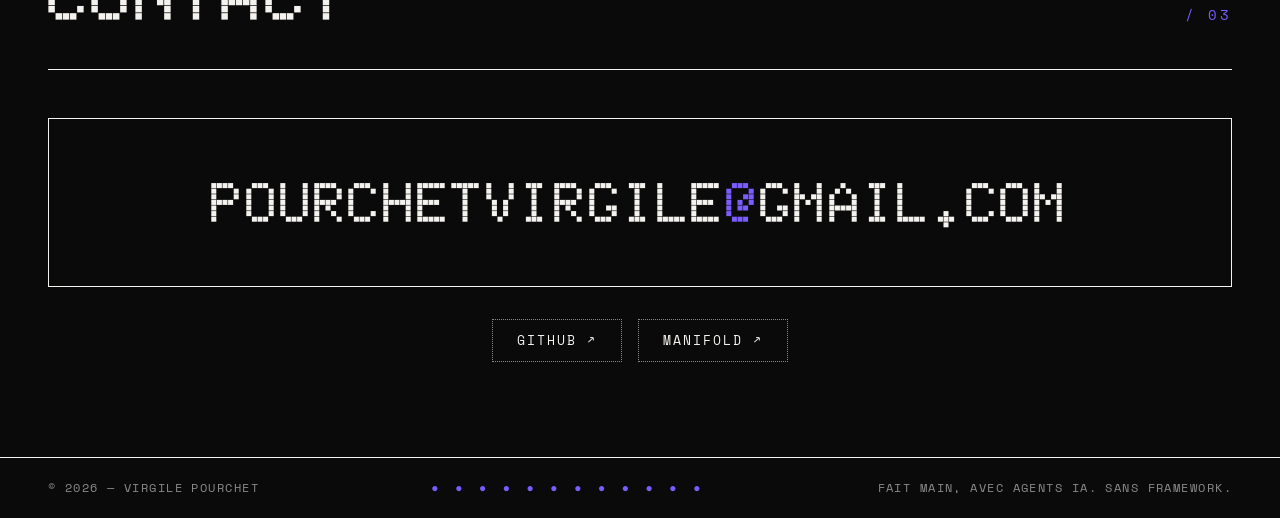
==== commit 15f7ea71: "Pointilles ronds partout + partage & finitions - DOTKIT 1.0.1 vendored : trail/grid en ronds ; barre" ====
--- a/index.html
+++ b/index.html
@@ -5,6 +5,21 @@
   <meta name="viewport" content="width=device-width, initial-scale=1.0">
   <title>VIRGILE POURCHET — PORTFOLIO</title>
   <meta name="description" content="Portfolio de Virgile Pourchet — étudiant en BUT GEII. Bots autonomes en production, e-commerce, électronique embarquée.">
+  <meta name="theme-color" content="#0a0a0a">
+  <link rel="canonical" href="https://virgile-pct.github.io/">
+  <!-- Aperçus de partage (Discord, LinkedIn, X, WhatsApp…) -->
+  <meta property="og:type" content="website">
+  <meta property="og:title" content="VIRGILE POURCHET — PORTFOLIO">
+  <meta property="og:description" content="Des systèmes qui tournent sans moi : bots en production, e-commerce familial, capteur embarqué. Fait main, avec agents IA.">
+  <meta property="og:url" content="https://virgile-pct.github.io/">
+  <meta property="og:image" content="https://virgile-pct.github.io/assets/og.png">
+  <meta property="og:image:width" content="1200">
+  <meta property="og:image:height" content="630">
+  <meta property="og:locale" content="fr_FR">
+  <meta name="twitter:card" content="summary_large_image">
+  <meta name="twitter:title" content="VIRGILE POURCHET — PORTFOLIO">
+  <meta name="twitter:description" content="Des systèmes qui tournent sans moi : bots en production, e-commerce familial, capteur embarqué.">
+  <meta name="twitter:image" content="https://virgile-pct.github.io/assets/og.png">
   <link rel="preconnect" href="https://fonts.googleapis.com">
   <link rel="preconnect" href="https://fonts.gstatic.com" crossorigin>
   <link href="https://fonts.googleapis.com/css2?family=Doto:wght@400;600;700;900&family=Space+Mono:ital,wght@0,400;0,700;1,400&display=swap" rel="stylesheet">
@@ -13,6 +28,8 @@
   <link rel="icon" href="data:image/svg+xml,<svg xmlns='http://www.w3.org/2000/svg' viewBox='0 0 16 16'><circle cx='4' cy='4' r='2' fill='%237b5cff'/><circle cx='12' cy='4' r='2' fill='white'/><circle cx='4' cy='12' r='2' fill='white'/><circle cx='12' cy='12' r='2' fill='%237b5cff'/></svg>">
 </head>
 <body>
+
+  <a class="skip-link" href="#projects">Aller au contenu</a>
 
   <!-- ======= COUCHES D'AMBIANCE (grain, trame, scanline) ======= -->
   <div class="dot-overlay" aria-hidden="true"></div>
--- a/css/style.css
+++ b/css/style.css
@@ -59,6 +59,21 @@
 /* Focus clavier : visible, brutaliste, jamais supprimé. */
 :focus { outline: none; }
 :focus-visible { outline: 2px dotted var(--violet); outline-offset: 4px; }
+
+/* Lien d'évitement : invisible jusqu'au focus clavier. */
+.skip-link {
+  position: fixed;
+  top: -100px;
+  left: var(--gutter);
+  z-index: 400;
+  background: var(--violet);
+  color: var(--black);
+  padding: 10px 18px;
+  font-size: 13px;
+  letter-spacing: 0.1em;
+  transition: top 0.2s steps(4);
+}
+.skip-link:focus { top: 8px; }
 
 /* Le curseur custom ne s'active que si JS l'a décidé (pointeur fin). */
 html.has-cursor, html.has-cursor * { cursor: none !important; }
@@ -140,7 +155,7 @@
   top: 0;
   left: 0;
   right: 0;
-  height: 3px;
+  height: 4px;
   z-index: 300;
   pointer-events: none;
 }
@@ -148,8 +163,11 @@
   display: block;
   height: 100%;
   width: 0;
-  background-image: repeating-linear-gradient(90deg,
-    var(--violet) 0 6px, transparent 6px 10px);
+  /* Pointillé ROND : une pastille par tuile de 10 px. */
+  background-image: radial-gradient(circle closest-side,
+    var(--violet) 92%, transparent);
+  background-size: 10px 100%;
+  background-repeat: repeat-x;
 }
 
 /* ==== NAV =============================================================== */
@@ -256,6 +274,7 @@
 .status-square {
   width: 8px;
   height: 8px;
+  border-radius: 50%;
   background: var(--violet);
 }
 html.js .status-square { animation: blink 1.4s steps(2) infinite; }
--- a/lab/dotkit/dotkit.css
+++ b/lab/dotkit/dotkit.css
@@ -1,4 +1,4 @@
-/*! DOTKIT v1.0.0 — styles compagnons.
+/*! DOTKIT v1.0.1 — styles compagnons.
     Tout mouvement est cranté : steps(), jamais d'easing fluide.
     Les états initiaux cachés n'existent que sous html.dk-js (posée par
     le JS) : sans JavaScript, le contenu reste entièrement visible. */
@@ -127,10 +127,13 @@
 /* ==== 12. PROGRESS ====================================================== */
 .dk-progress {
   display: block;
-  height: 3px;
+  height: 4px;
   width: 0;
-  background-image: repeating-linear-gradient(90deg,
-    var(--dk-accent) 0 6px, transparent 6px 10px);
+  /* Pointillé ROND : une pastille par tuile de 10 px. */
+  background-image: radial-gradient(circle closest-side,
+    var(--dk-accent) 92%, transparent);
+  background-size: 10px 4px;
+  background-repeat: repeat-x;
 }
 
 /* ==== REDUCED MOTION ==================================================== */
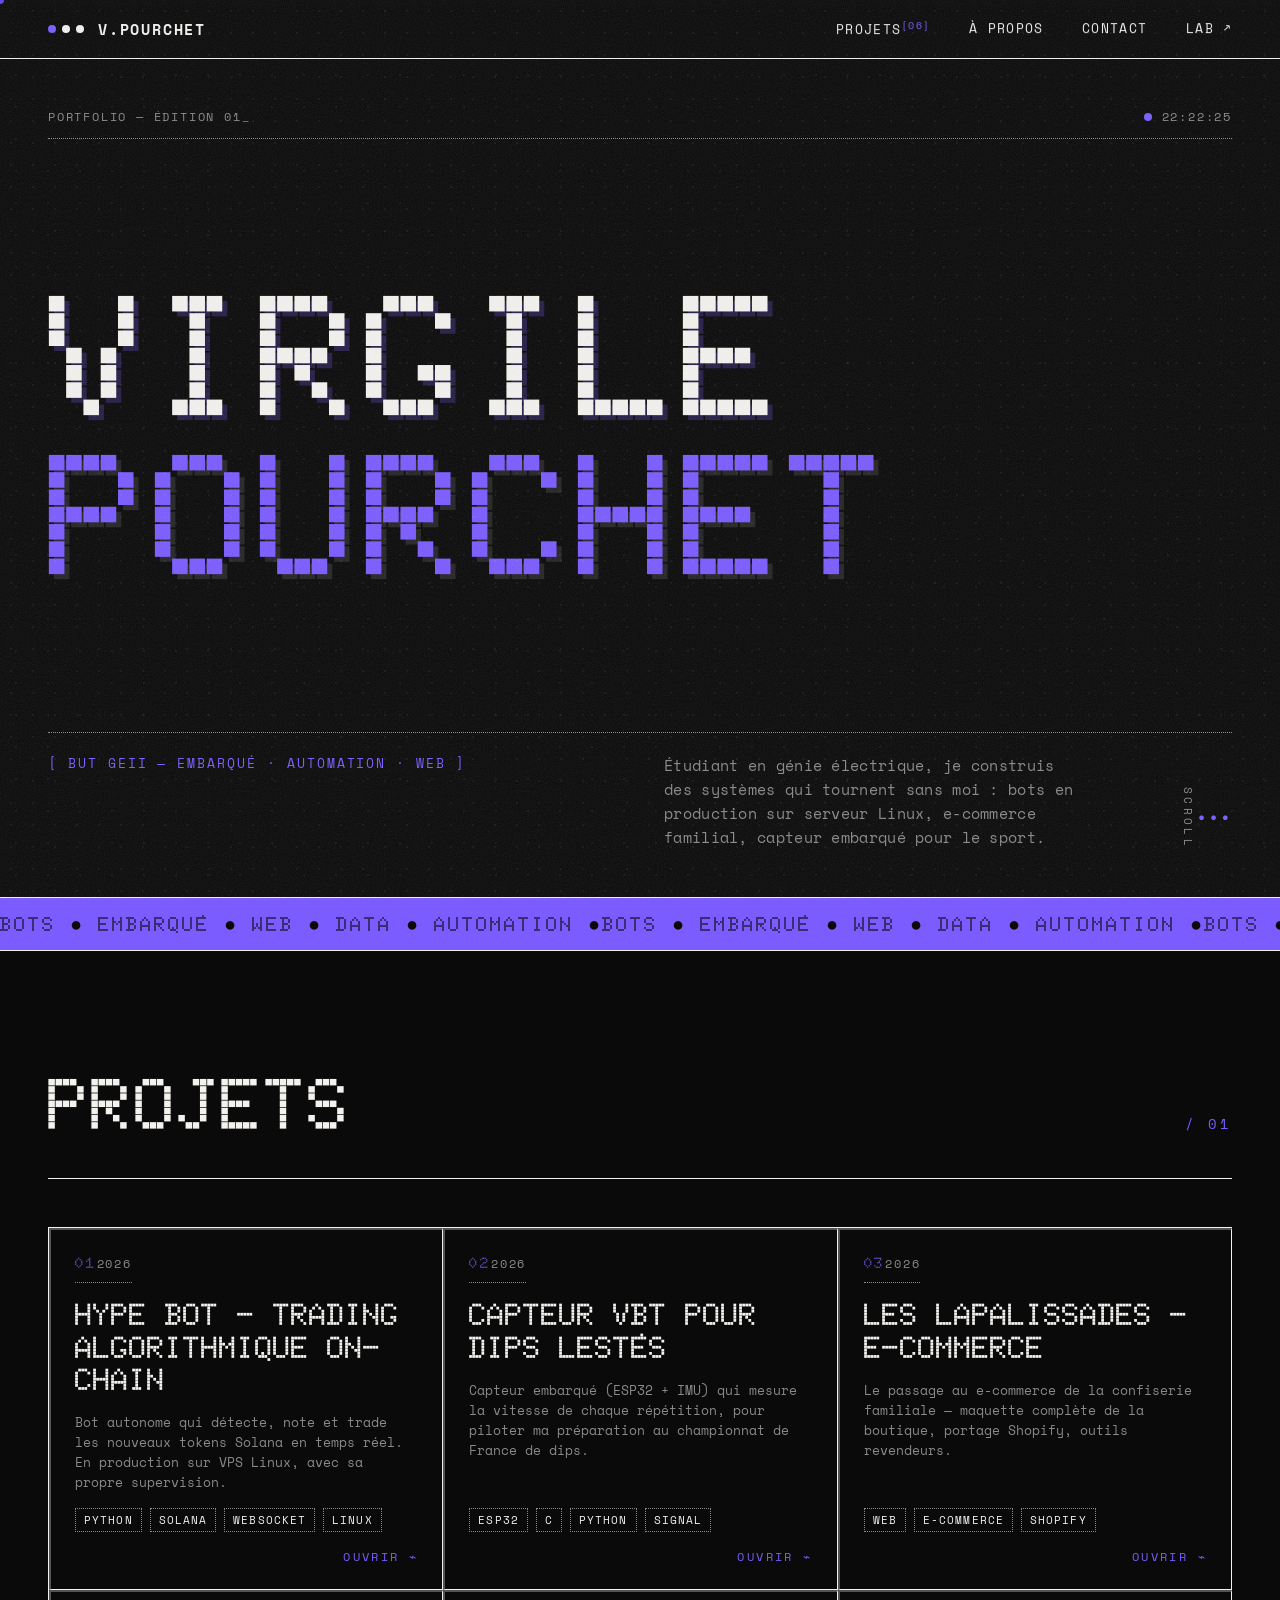
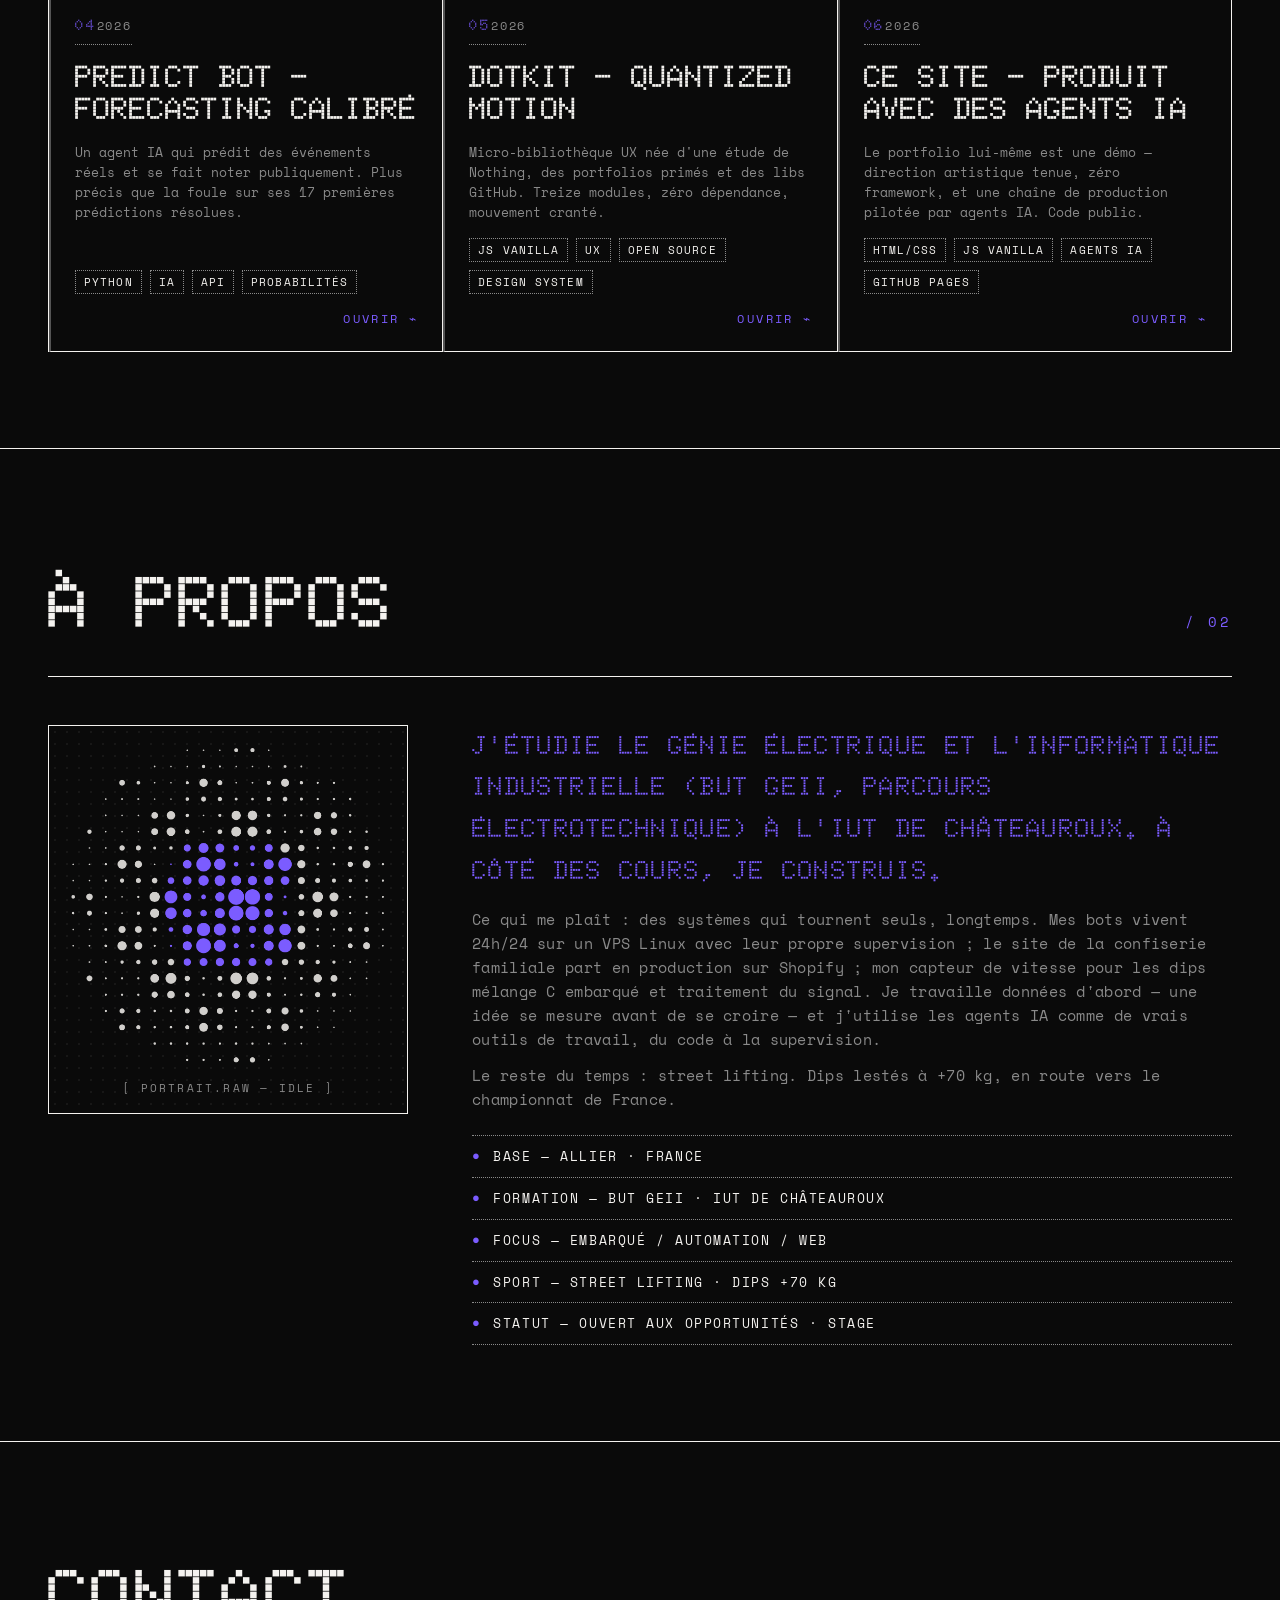
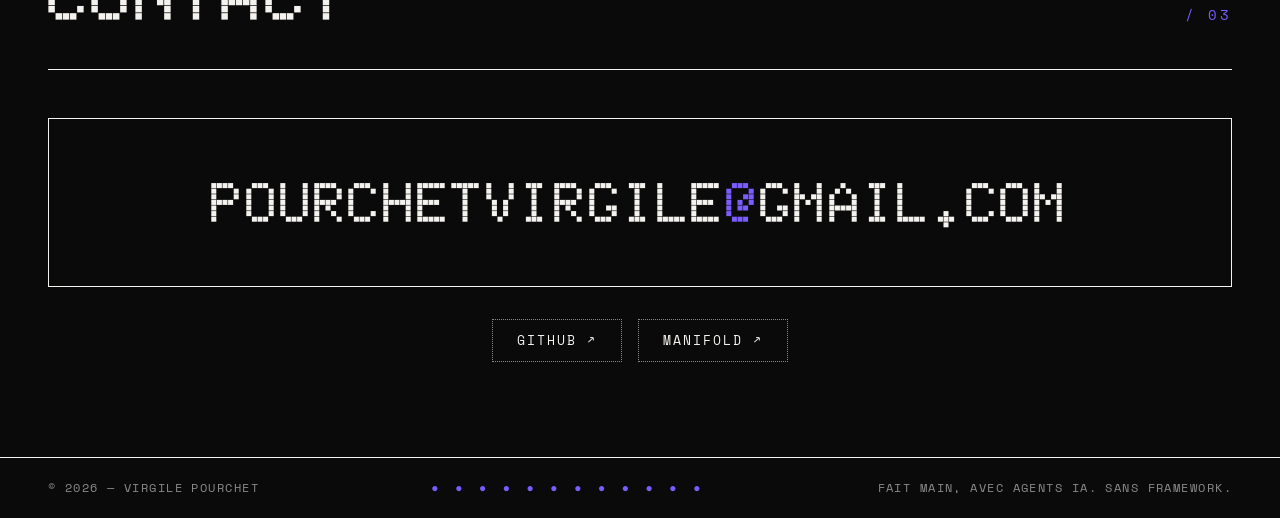
==== commit 90e30f73: "Portrait reel en dot-matrix : la photo convertie en nuage de points interactif - assets/generate_por" ====
--- a/index.html
+++ b/index.html
@@ -123,7 +123,7 @@
       </div>
       <div class="about">
         <div class="about__portrait reveal" aria-hidden="true">
-          <canvas data-dot-portrait width="320" height="320"></canvas>
+          <canvas data-dot-portrait width="640" height="640"></canvas>
           <span class="about__portrait-label" data-portrait-label>[ PORTRAIT.RAW — IDLE ]</span>
         </div>
         <div class="about__text reveal">
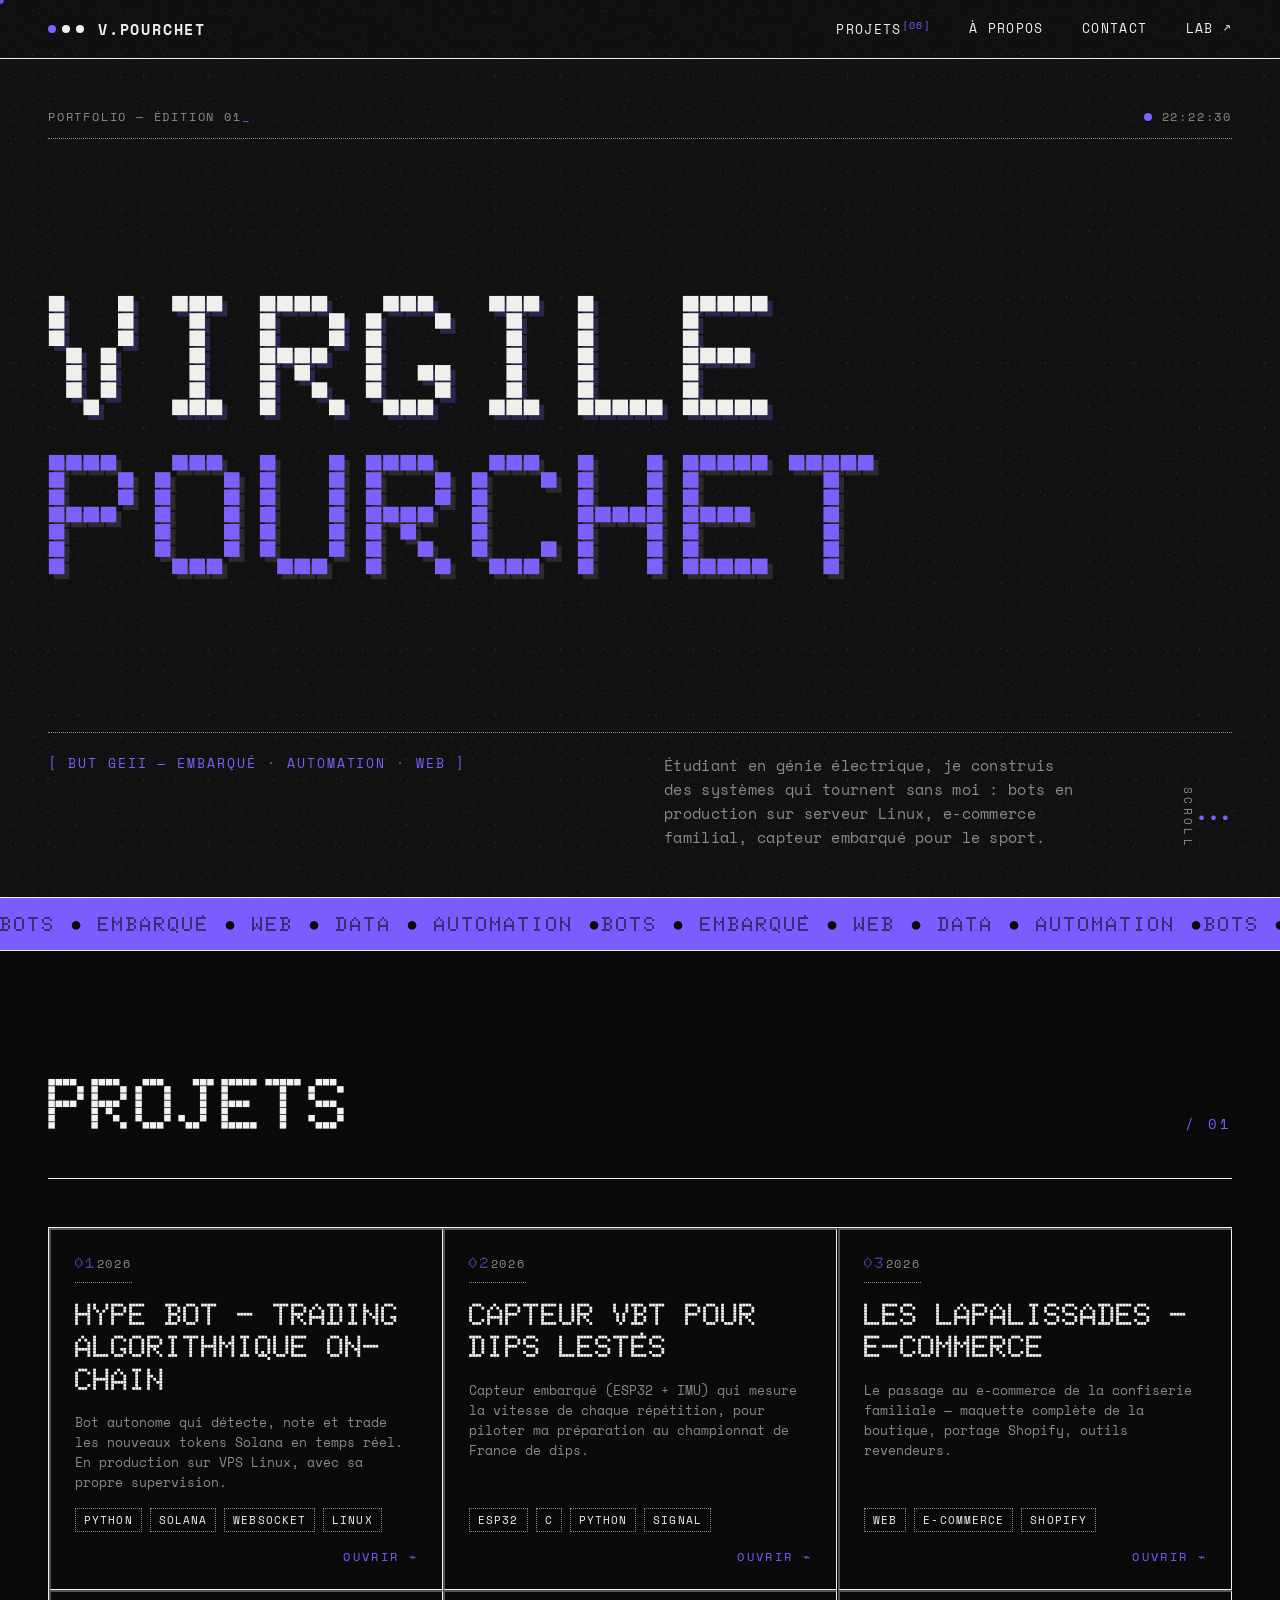
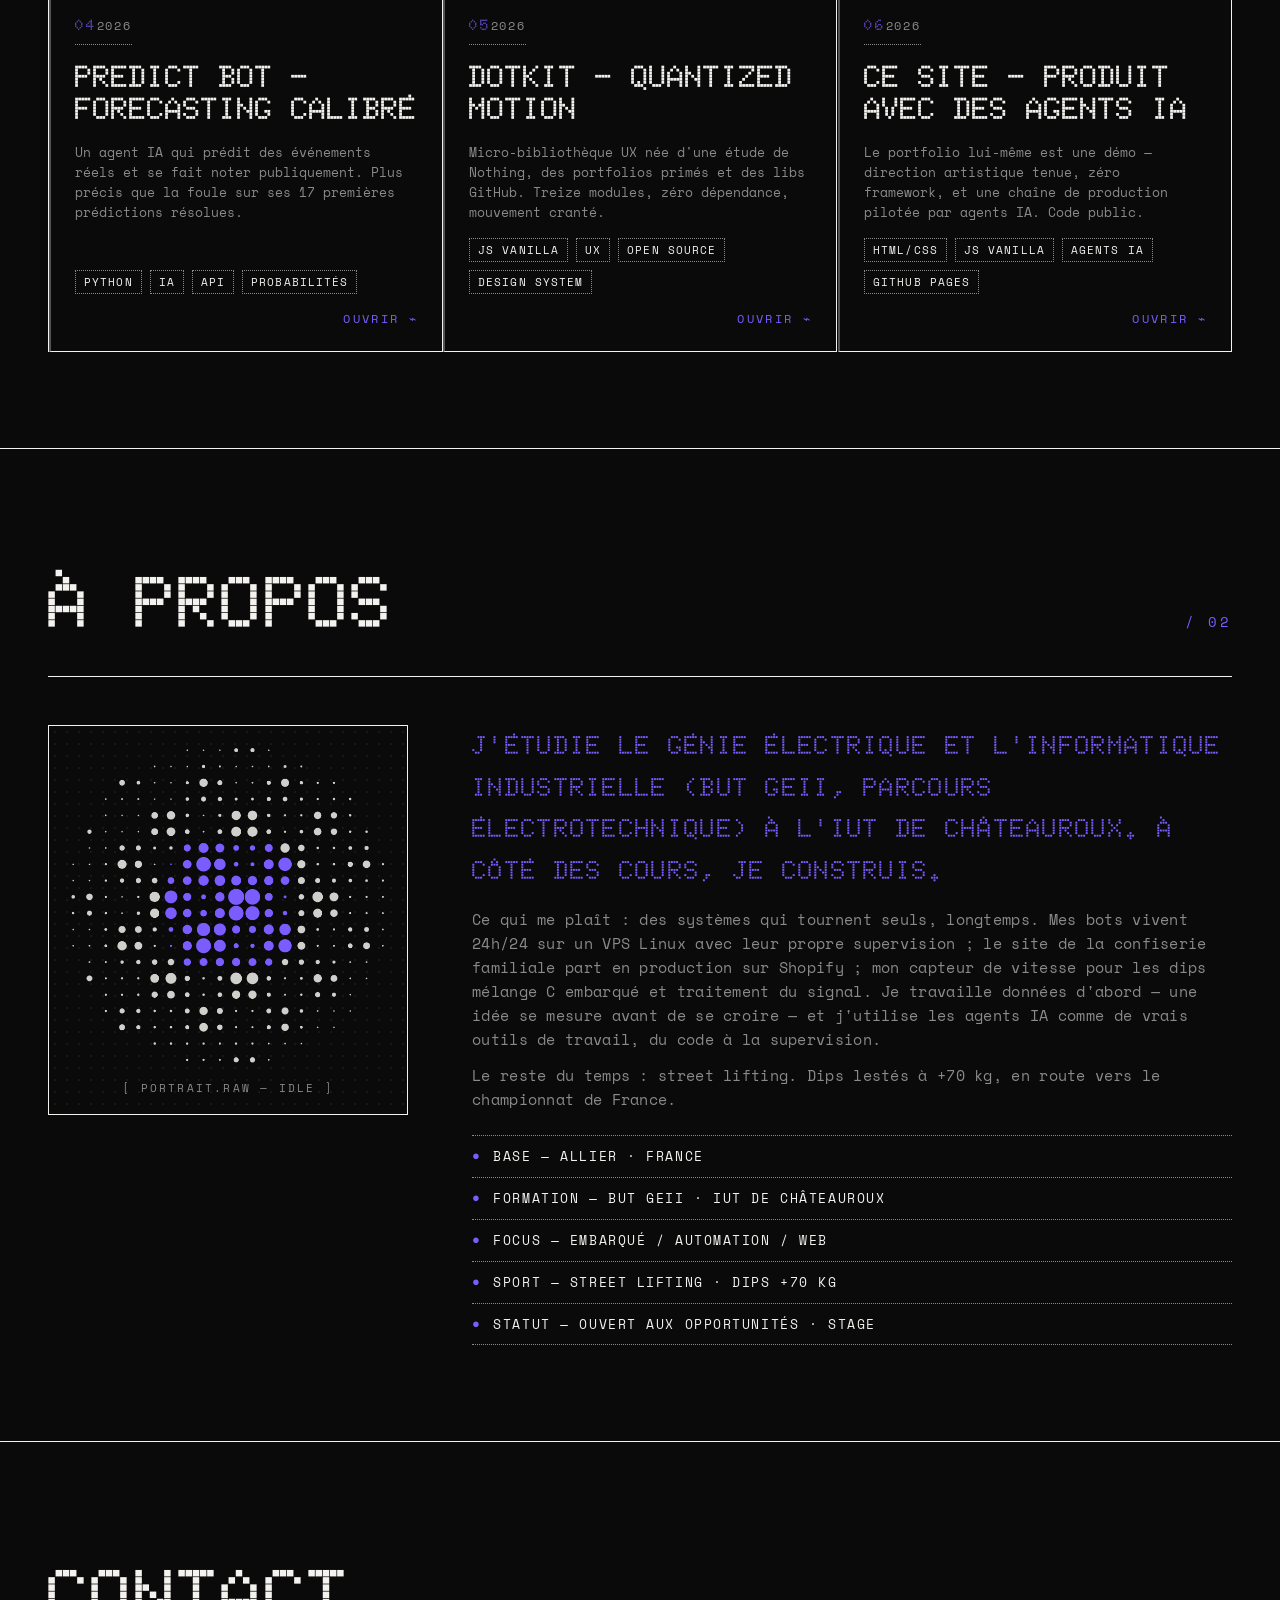
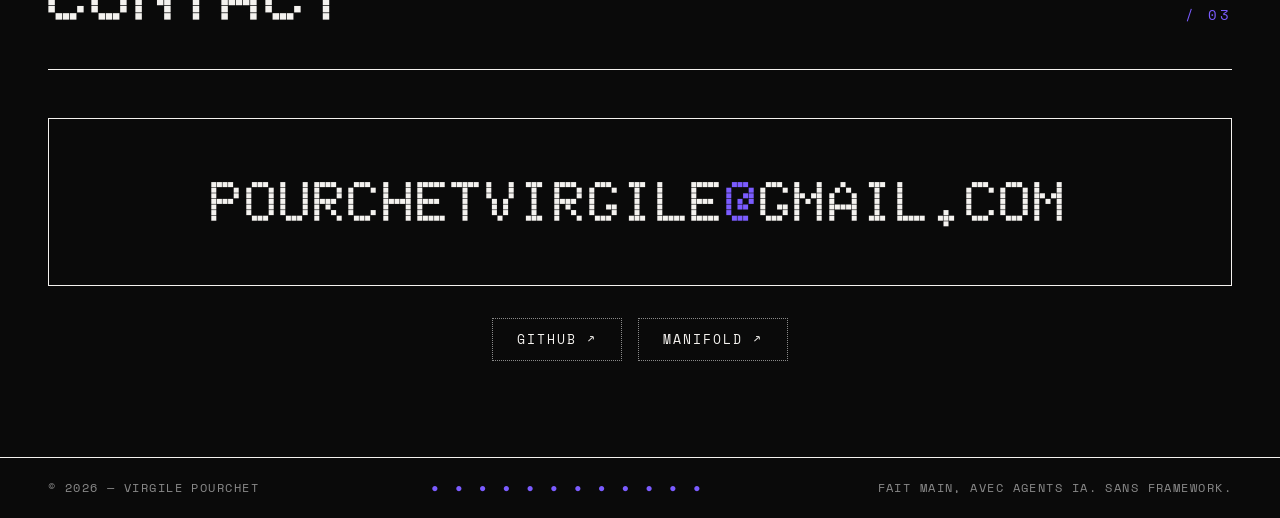
==== commit c8cc78e1: "Motion fluide : easings expo, 60 fps, adieu le crante - CSS reecrit : cubic-bezier(0.16,1,0.3,1) par" ====
--- a/index.html
+++ b/index.html
@@ -24,17 +24,15 @@
   <link rel="preconnect" href="https://fonts.gstatic.com" crossorigin>
   <link href="https://fonts.googleapis.com/css2?family=Doto:wght@400;600;700;900&family=Space+Mono:ital,wght@0,400;0,700;1,400&display=swap" rel="stylesheet">
   <link rel="stylesheet" href="css/style.css">
-  <link rel="stylesheet" href="lab/dotkit/dotkit.css">
   <link rel="icon" href="data:image/svg+xml,<svg xmlns='http://www.w3.org/2000/svg' viewBox='0 0 16 16'><circle cx='4' cy='4' r='2' fill='%237b5cff'/><circle cx='12' cy='4' r='2' fill='white'/><circle cx='4' cy='12' r='2' fill='white'/><circle cx='12' cy='12' r='2' fill='%237b5cff'/></svg>">
 </head>
 <body>
 
   <a class="skip-link" href="#projects">Aller au contenu</a>
 
-  <!-- ======= COUCHES D'AMBIANCE (grain, trame, scanline) ======= -->
+  <!-- ======= COUCHES D'AMBIANCE (grain, trame) ======= -->
   <div class="dot-overlay" aria-hidden="true"></div>
   <div class="grain" aria-hidden="true"></div>
-  <div class="scanline" aria-hidden="true"></div>
 
   <!-- ======= CURSEUR CUSTOM (activé par JS, pointeur fin uniquement) ======= -->
   <div class="cursor" data-cursor aria-hidden="true"></div>
@@ -51,10 +49,10 @@
       <span class="nav__logo-text">V.POURCHET</span>
     </a>
     <nav class="nav__links">
-      <a href="#projects" data-dk="magnetic" data-dk-strength="8">PROJETS<sup>[<span data-project-count>0</span>]</sup></a>
-      <a href="#about" data-dk="magnetic" data-dk-strength="8">À PROPOS</a>
-      <a href="#contact" data-dk="magnetic" data-dk-strength="8">CONTACT</a>
-      <a href="lab/dotkit/demo.html" data-dk="magnetic" data-dk-strength="8">LAB ↗</a>
+      <a href="#projects" data-magnetic="8">PROJETS<sup>[<span data-project-count>0</span>]</sup></a>
+      <a href="#about" data-magnetic="8">À PROPOS</a>
+      <a href="#contact" data-magnetic="8">CONTACT</a>
+      <a href="lab/dotkit/demo.html" data-magnetic="8">LAB ↗</a>
     </nav>
     <button class="nav__burger" aria-label="Menu" data-burger>
       <span></span><span></span><span></span>
@@ -168,8 +166,8 @@
           POURCHETVIRGILE<span class="contact__at">@</span>GMAIL.COM
         </a>
         <div class="contact__links">
-          <a href="https://github.com/Virgile-pct" target="_blank" rel="noopener" data-dk="magnetic">GITHUB ↗</a>
-          <a href="https://manifold.markets/Virgile" target="_blank" rel="noopener" data-dk="magnetic">MANIFOLD ↗</a>
+          <a href="https://github.com/Virgile-pct" target="_blank" rel="noopener" data-magnetic="16">GITHUB ↗</a>
+          <a href="https://manifold.markets/Virgile" target="_blank" rel="noopener" data-magnetic="16">MANIFOLD ↗</a>
           <!-- LinkedIn : à ajouter quand le profil existe
           <a href="https://www.linkedin.com/in/..." target="_blank" rel="noopener">LINKEDIN ↗</a>
           -->
@@ -192,7 +190,7 @@
     <article class="modal__panel" role="dialog" aria-modal="true" aria-label="Fiche projet">
       <header class="modal__head">
         <span class="modal__kicker" data-modal-kicker>PROJET</span>
-        <button class="modal__close" data-modal-close aria-label="Fermer" data-dk="magnetic" data-dk-strength="10">✕</button>
+        <button class="modal__close" data-modal-close aria-label="Fermer" data-magnetic="10">✕</button>
       </header>
       <div class="modal__body markdown" data-modal-body>
         <!-- Markdown du projet rendu ici -->
@@ -200,7 +198,6 @@
     </article>
   </div>
 
-  <script src="lab/dotkit/dotkit.js" data-dk-trail></script>
   <script src="js/markdown.js"></script>
   <script src="js/app.js"></script>
 </body>
--- a/css/style.css
+++ b/css/style.css
@@ -1,7 +1,7 @@
 /* ==========================================================================
    PORTFOLIO — DA BRUTALISTE / VIOLET NOIR BLANC / POINTILLÉS (inspi Nothing)
-   Concept : « l'instrument s'allume ». Tout mouvement est cranté (steps),
-   jamais fluide — le site se comporte comme un appareil, pas comme une page.
+   Motion : fluide et contemporain — easings expo, reveals soyeux, 60 fps.
+   L'identité reste aux points, à la typo dot-matrix et au violet.
    Progressive enhancement : les états cachés/animés n'existent que sous
    html.js ; sans JavaScript, tout est visible et statique.
    ========================================================================== */
@@ -25,9 +25,12 @@
 
   --gutter: clamp(16px, 4vw, 48px);
 
-  /* Mouvement : crans mécaniques, deux vitesses. */
-  --step-fast: 0.18s steps(4);
-  --step-slow: 0.45s steps(7);
+  /* Mouvement : expo-out pour tout ce qui entre, doux et rapide à la fois. */
+  --ease: cubic-bezier(0.16, 1, 0.3, 1);
+  --ease-io: cubic-bezier(0.65, 0, 0.35, 1);
+  --t-micro: 0.3s var(--ease);
+  --t-ui: 0.5s var(--ease);
+  --t-reveal: 0.9s var(--ease);
 }
 
 * { margin: 0; padding: 0; box-sizing: border-box; }
@@ -56,7 +59,7 @@
 
 .doto { font-family: var(--font-dot); font-weight: 900; }
 
-/* Focus clavier : visible, brutaliste, jamais supprimé. */
+/* Focus clavier : visible, net, jamais supprimé. */
 :focus { outline: none; }
 :focus-visible { outline: 2px dotted var(--violet); outline-offset: 4px; }
 
@@ -71,7 +74,7 @@
   padding: 10px 18px;
   font-size: 13px;
   letter-spacing: 0.1em;
-  transition: top 0.2s steps(4);
+  transition: top var(--t-micro);
 }
 .skip-link:focus { top: 8px; }
 
@@ -79,13 +82,13 @@
 html.has-cursor, html.has-cursor * { cursor: none !important; }
 
 /* ==== COUCHES D'AMBIANCE ================================================ */
-/* Trame de points au-dessus de tout : la signature. */
+/* Trame de points au-dessus de tout : la signature — discrète. */
 .dot-overlay {
   position: fixed;
   inset: 0;
   pointer-events: none;
   z-index: 999;
-  background-image: radial-gradient(rgba(244, 242, 239, 0.05) 1px, transparent 1px);
+  background-image: radial-gradient(rgba(244, 242, 239, 0.04) 1px, transparent 1px);
   background-size: 22px 22px;
   mix-blend-mode: screen;
 }
@@ -96,29 +99,12 @@
   inset: 0;
   pointer-events: none;
   z-index: 998;
-  opacity: 0.22;
+  opacity: 0.18;
   background-image: url("data:image/svg+xml,%3Csvg xmlns='http://www.w3.org/2000/svg' width='140' height='140'%3E%3Cfilter id='n'%3E%3CfeTurbulence type='fractalNoise' baseFrequency='0.85' numOctaves='2' stitchTiles='stitch'/%3E%3CfeColorMatrix type='saturate' values='0'/%3E%3C/filter%3E%3Crect width='140' height='140' filter='url(%23n)' opacity='0.5'/%3E%3C/svg%3E");
 }
 
-/* Balayage CRT : une bande lumineuse descend l'écran, à peine visible. */
-.scanline {
-  position: fixed;
-  left: 0;
-  right: 0;
-  top: -10%;
-  height: 12vh;
-  pointer-events: none;
-  z-index: 997;
-  background: linear-gradient(to bottom, transparent, rgba(244, 242, 239, 0.028), transparent);
-}
-html.js .scanline { animation: scan 9s steps(60) infinite; }
-
-@keyframes scan {
-  to { transform: translateY(1050%); }
-}
-
 /* ==== CURSEUR CUSTOM ==================================================== */
-/* Un point qui devient un viseur carré pointillé sur l'interactif. */
+/* Un point qui devient un anneau-viseur, avec une traîne souple (JS). */
 .cursor {
   position: fixed;
   top: 0;
@@ -131,23 +117,22 @@
   border-radius: 50%;
   background: var(--violet);
   mix-blend-mode: difference;
-  transition: width var(--step-fast), height var(--step-fast),
-              margin var(--step-fast), border-radius var(--step-fast),
-              background var(--step-fast);
+  transition: width var(--t-micro), height var(--t-micro),
+              margin var(--t-micro), background var(--t-micro),
+              border var(--t-micro), opacity var(--t-micro);
   display: none;
 }
 html.has-cursor .cursor { display: block; }
 
 .cursor.is-locked {
-  width: 34px;
-  height: 34px;
-  margin: -17px 0 0 -17px;
-  border-radius: 0;
+  width: 42px;
+  height: 42px;
+  margin: -21px 0 0 -21px;
   background: transparent;
-  border: 2px dotted var(--violet);
-}
-
-.cursor.is-down { transform: scale(0.7); }
+  border: 1.5px solid var(--violet);
+}
+
+.cursor.is-down { transform: scale(0.8); }
 
 /* ==== BARRE DE PROGRESSION DE LECTURE =================================== */
 .scroll-progress {
@@ -179,10 +164,12 @@
   align-items: center;
   justify-content: space-between;
   padding: 14px var(--gutter);
-  background: var(--black);
+  background: rgba(10, 10, 10, 0.82);
+  backdrop-filter: blur(12px);
+  -webkit-backdrop-filter: blur(12px);
   border-bottom: var(--border);
 }
-html.js .nav { animation: nav-drop 0.5s steps(7) both; }
+html.js .nav { animation: nav-drop 0.8s var(--ease) both; }
 
 @keyframes nav-drop {
   from { transform: translateY(-100%); }
@@ -206,9 +193,14 @@
   display: inline-block;
 }
 .dot--violet { background: var(--violet); }
-html.js .nav__logo .dot { animation: blink 2.8s steps(2) infinite; }
-html.js .nav__logo .dot:nth-child(2) { animation-delay: 0.9s; }
-html.js .nav__logo .dot:nth-child(3) { animation-delay: 1.8s; }
+html.js .nav__logo .dot { animation: pulse 3.2s var(--ease-io) infinite; }
+html.js .nav__logo .dot:nth-child(2) { animation-delay: 1.05s; }
+html.js .nav__logo .dot:nth-child(3) { animation-delay: 2.1s; }
+
+@keyframes pulse {
+  0%, 100% { opacity: 1; transform: scale(1); }
+  50% { opacity: 0.35; transform: scale(0.72); }
+}
 
 .nav__links { display: flex; gap: clamp(16px, 3vw, 40px); }
 
@@ -217,19 +209,22 @@
   font-size: 13px;
   letter-spacing: 0.1em;
   padding: 4px 0;
+  transition: color var(--t-micro);
 }
 .nav__links a sup { color: var(--violet); font-size: 10px; }
 .nav__links a::after {
   content: "";
   position: absolute;
   left: 0;
-  right: 100%;
+  right: 0;
   bottom: 0;
   border-bottom: 2px dotted var(--violet);
-  transition: right 0.25s steps(6);
+  transform: scaleX(0);
+  transform-origin: left center;
+  transition: transform 0.45s var(--ease);
 }
 .nav__links a:hover::after,
-.nav__links a:focus-visible::after { right: 0; }
+.nav__links a:focus-visible::after { transform: scaleX(1); }
 
 .nav__burger { display: none; }
 
@@ -260,9 +255,11 @@
 .hero__boot::after {
   content: "_";
   color: var(--violet);
-  animation: blink 1s steps(2) infinite;
+  animation: blink 1.1s steps(2) infinite;
 }
 html.no-js .hero__boot::after { content: none; }
+
+@keyframes blink { 50% { opacity: 0; } }
 
 .hero__status {
   display: flex;
@@ -277,7 +274,7 @@
   border-radius: 50%;
   background: var(--violet);
 }
-html.js .status-square { animation: blink 1.4s steps(2) infinite; }
+html.js .status-square { animation: pulse 2.4s var(--ease-io) infinite; }
 
 .hero__title {
   display: flex;
@@ -287,7 +284,7 @@
   padding: 40px 0;
 }
 
-/* Masque de reveal : chaque ligne monte depuis sous sa ligne de coupe. */
+/* Masque de reveal : chaque ligne monte souplement sous sa ligne de coupe. */
 .hero__line-mask { display: block; overflow: hidden; }
 
 .hero__line {
@@ -295,11 +292,10 @@
   font-size: clamp(52px, 13.5vw, 190px);
   letter-spacing: 0.01em;
   text-transform: uppercase;
-  /* Ombre dure décalée : la profondeur brutaliste, sans flou. */
   text-shadow: 5px 5px 0 var(--violet-glow);
 }
-html.js .hero__line { animation: rise 0.7s steps(9) both; }
-html.js .hero__line-mask:nth-child(2) .hero__line { animation-delay: 0.12s; }
+html.js .hero__line { animation: rise 1.1s var(--ease) both; }
+html.js .hero__line-mask:nth-child(2) .hero__line { animation-delay: 0.14s; }
 
 .hero__line--violet {
   color: var(--violet);
@@ -307,7 +303,7 @@
 }
 
 @keyframes rise {
-  from { transform: translateY(110%); }
+  from { transform: translateY(115%); }
   to   { transform: translateY(0); }
 }
 
@@ -318,11 +314,11 @@
   border-top: var(--border-dotted);
   padding-top: 20px;
 }
-html.js .hero__tag  { animation: appear 0.4s steps(4) 0.55s both; }
-html.js .hero__desc { animation: appear 0.4s steps(4) 0.7s both; }
+html.js .hero__tag  { animation: appear 0.9s var(--ease) 0.5s both; }
+html.js .hero__desc { animation: appear 0.9s var(--ease) 0.65s both; }
 
 @keyframes appear {
-  from { opacity: 0; transform: translateY(10px); }
+  from { opacity: 0; transform: translateY(16px); }
   to   { opacity: 1; transform: translateY(0); }
 }
 
@@ -347,16 +343,14 @@
   color: var(--grey);
   writing-mode: vertical-rl;
 }
-html.js .hero__scroll { animation: appear 0.4s steps(4) 0.9s both; }
+html.js .hero__scroll { animation: appear 0.9s var(--ease) 0.9s both; }
 .hero__scroll .doto {
   writing-mode: horizontal-tb;
   color: var(--violet);
 }
-html.js .hero__scroll .doto { animation: blink 1.4s steps(2) infinite; }
-html.js .hero__scroll .doto:nth-child(2) { animation-delay: 0.2s; }
-html.js .hero__scroll .doto:nth-child(3) { animation-delay: 0.4s; }
-
-@keyframes blink { 50% { opacity: 0.15; } }
+html.js .hero__scroll .doto { animation: pulse 1.8s var(--ease-io) infinite; }
+html.js .hero__scroll .doto:nth-child(2) { animation-delay: 0.25s; }
+html.js .hero__scroll .doto:nth-child(3) { animation-delay: 0.5s; }
 
 /* ==== MARQUEE =========================================================== */
 .marquee {
@@ -369,12 +363,13 @@
 .marquee__inner {
   display: flex;
   white-space: nowrap;
-  animation: marquee 24s linear infinite;
+  animation: marquee 26s linear infinite;
   font-family: var(--font-dot);
   font-weight: 700;
   font-size: 20px;
   padding: 10px 0;
   letter-spacing: 0.1em;
+  will-change: transform;
 }
 .marquee:hover .marquee__inner { animation-play-state: paused; }
 
@@ -383,12 +378,13 @@
 }
 
 /* ==== RÉVÉLATION AU SCROLL ============================================== */
-/* .reveal est neutre sans JS ; sous html.js, caché puis révélé en crans. */
+/* .reveal est neutre sans JS ; sous html.js, monte en douceur. */
 html.js .reveal {
   opacity: 0;
-  transform: translateY(26px);
-  transition: opacity var(--step-slow), transform var(--step-slow);
-  transition-delay: calc(var(--i, 0) * 70ms);
+  transform: translateY(34px);
+  transition: opacity var(--t-reveal), transform var(--t-reveal);
+  transition-delay: calc(var(--i, 0) * 90ms);
+  will-change: opacity, transform;
 }
 html.js .reveal.is-in {
   opacity: 1;
@@ -435,9 +431,6 @@
 
 @media (max-width: 720px) {
   .projects-grid { grid-template-columns: 1fr; }
-  /* Le display:none du placeholder vit dans le bloc responsive final :
-     placé ici, il perdrait la cascade contre .project-card { display:flex }
-     défini plus bas (même spécificité, ordre du fichier décisif). */
 }
 
 .project-card {
@@ -451,21 +444,21 @@
   gap: 16px;
   cursor: pointer;
   background: var(--black);
-  transition: background var(--step-fast), color var(--step-fast),
-              transform var(--step-fast), box-shadow var(--step-fast);
+  transition: background 0.4s var(--ease), color 0.4s var(--ease),
+              transform 0.5s var(--ease), box-shadow 0.5s var(--ease);
   text-align: left;
   color: inherit;
   font-family: inherit;
   font-size: inherit;
 }
 
-/* Survol : inversion totale + décrochage physique. La carte « sort ». */
+/* Survol : inversion + lift souple. La carte respire, elle ne claque plus. */
 .project-card:not(.project-card--placeholder):hover,
 .project-card:not(.project-card--placeholder):focus-visible {
   background: var(--white);
   color: var(--black);
-  transform: translate(-4px, -4px);
-  box-shadow: 6px 6px 0 var(--violet);
+  transform: translate(-6px, -6px);
+  box-shadow: 10px 10px 0 var(--violet);
   z-index: 2;
 }
 
@@ -490,7 +483,7 @@
   line-height: 1.05;
 }
 
-.project-card__desc { color: var(--grey); font-size: 13px; flex: 1; }
+.project-card__desc { color: var(--grey); font-size: 13px; flex: 1; transition: color 0.4s var(--ease); }
 .project-card:not(.project-card--placeholder):hover .project-card__desc { color: var(--grey-dark); }
 
 .project-card__tags {
@@ -506,6 +499,7 @@
   padding: 3px 8px;
   color: inherit;
   text-transform: uppercase;
+  transition: border-color 0.4s var(--ease);
 }
 .project-card:not(.project-card--placeholder):hover .project-card__tags span {
   border-color: var(--black);
@@ -516,10 +510,11 @@
   color: var(--violet);
   font-size: 12px;
   letter-spacing: 0.2em;
-  transition: letter-spacing var(--step-fast);
+  transition: letter-spacing 0.45s var(--ease), transform 0.45s var(--ease);
 }
 .project-card:not(.project-card--placeholder):hover .project-card__open {
-  letter-spacing: 0.35em;
+  letter-spacing: 0.32em;
+  transform: translateX(-2px);
 }
 
 .project-card--placeholder { cursor: default; }
@@ -588,13 +583,13 @@
 .about__facts li {
   display: flex;
   gap: 12px;
-  padding: 10px 0 10px 0;
+  padding: 10px 0;
   border-bottom: var(--border-dotted);
   font-size: 13px;
   letter-spacing: 0.12em;
-  transition: padding-left var(--step-fast);
-}
-.about__facts li:hover { padding-left: 10px; }
+  transition: padding-left 0.45s var(--ease);
+}
+.about__facts li:hover { padding-left: 12px; }
 
 .about__facts .doto { color: var(--violet); }
 
@@ -608,8 +603,9 @@
   border: var(--border);
   padding: clamp(16px, 3vw, 40px);
   text-align: center;
-  transition: background var(--step-fast), color var(--step-fast),
-              border-color var(--step-fast), box-shadow var(--step-fast);
+  transition: background 0.45s var(--ease), color 0.45s var(--ease),
+              border-color 0.45s var(--ease), box-shadow 0.45s var(--ease),
+              transform 0.45s var(--ease);
 }
 
 .contact__mail:hover,
@@ -617,11 +613,12 @@
   background: var(--violet);
   color: var(--black);
   border-color: var(--violet);
-  box-shadow: 8px 8px 0 rgba(123, 92, 255, 0.3);
+  box-shadow: 10px 10px 0 rgba(123, 92, 255, 0.3);
+  transform: translateY(-4px);
 }
 
 .contact__at { color: var(--violet); }
-html.js .contact__at { animation: blink 2.2s steps(2) infinite; }
+html.js .contact__at { animation: pulse 2.6s var(--ease-io) infinite; }
 .contact__mail:hover .contact__at { color: var(--black); animation: none; }
 
 .contact__links {
@@ -636,15 +633,15 @@
   padding: 10px 24px;
   font-size: 13px;
   letter-spacing: 0.15em;
-  transition: color var(--step-fast), border-color var(--step-fast),
-              transform var(--step-fast);
+  transition: color 0.4s var(--ease), border-color 0.4s var(--ease),
+              transform 0.4s var(--ease);
 }
 
 .contact__links a:hover,
 .contact__links a:focus-visible {
   border: 1px dotted var(--violet);
   color: var(--violet);
-  transform: translateY(-3px);
+  transform: translateY(-4px);
 }
 
 /* ==== FOOTER ============================================================ */
@@ -680,26 +677,31 @@
   background: rgba(10, 10, 10, 0.82);
   background-image: radial-gradient(rgba(123, 92, 255, 0.1) 1px, transparent 1px);
   background-size: 18px 18px;
-  backdrop-filter: blur(3px) grayscale(0.5);
-  -webkit-backdrop-filter: blur(3px) grayscale(0.5);
-}
-html.js .modal:not([hidden]) .modal__backdrop { animation: appear 0.2s steps(4) both; }
+  backdrop-filter: blur(6px) grayscale(0.4);
+  -webkit-backdrop-filter: blur(6px) grayscale(0.4);
+}
+html.js .modal:not([hidden]) .modal__backdrop { animation: fade 0.4s var(--ease) both; }
+
+@keyframes fade {
+  from { opacity: 0; }
+  to   { opacity: 1; }
+}
 
 .modal__panel {
   position: relative;
   background: var(--black);
   border: var(--border);
-  box-shadow: 10px 10px 0 var(--violet-glow);
+  box-shadow: 12px 12px 0 var(--violet-glow);
   width: min(820px, 100%);
   max-height: 85svh;
   display: flex;
   flex-direction: column;
 }
-html.js .modal:not([hidden]) .modal__panel { animation: panel-in 0.3s steps(6) both; }
+html.js .modal:not([hidden]) .modal__panel { animation: panel-in 0.55s var(--ease) both; }
 
 @keyframes panel-in {
-  from { opacity: 0; transform: translateY(28px); }
-  to   { opacity: 1; transform: translateY(0); }
+  from { opacity: 0; transform: translateY(36px) scale(0.97); }
+  to   { opacity: 1; transform: translateY(0) scale(1); }
 }
 
 .modal__head {
@@ -725,8 +727,8 @@
   width: 36px;
   height: 36px;
   cursor: pointer;
-  transition: background var(--step-fast), color var(--step-fast),
-              border-color var(--step-fast), transform var(--step-fast);
+  transition: background 0.35s var(--ease), color 0.35s var(--ease),
+              border-color 0.35s var(--ease), transform 0.45s var(--ease);
 }
 .modal__close:hover,
 .modal__close:focus-visible {
@@ -744,7 +746,7 @@
 }
 .modal__body::-webkit-scrollbar { width: 8px; }
 .modal__body::-webkit-scrollbar-track { background: var(--black-2); }
-.modal__body::-webkit-scrollbar-thumb { background: var(--violet); }
+.modal__body::-webkit-scrollbar-thumb { background: var(--violet); border-radius: 4px; }
 
 /* ==== MARKDOWN RENDER =================================================== */
 .markdown { counter-reset: mdh2; }
@@ -776,7 +778,7 @@
 .markdown h1:first-child { margin-top: 0; }
 
 .markdown p { margin: 12px 0; color: var(--white); }
-.markdown a { color: var(--violet); border-bottom: 1px dotted var(--violet); }
+.markdown a { color: var(--violet); border-bottom: 1px dotted var(--violet); transition: background 0.25s var(--ease), color 0.25s var(--ease); }
 .markdown a:hover { background: var(--violet); color: var(--black); }
 .markdown ul, .markdown ol { margin: 12px 0 12px 20px; color: var(--grey); }
 .markdown li { margin: 6px 0; }
@@ -828,6 +830,7 @@
   text-align: left;
 }
 .markdown th { color: var(--violet); text-transform: uppercase; letter-spacing: 0.1em; }
+.markdown tbody tr { transition: background 0.25s var(--ease); }
 .markdown tbody tr:hover { background: var(--black-2); }
 
 /* ==== RESPONSIVE ======================================================== */
@@ -841,7 +844,7 @@
     padding: 24px var(--gutter);
     gap: 20px;
     transform: translateY(-130%);
-    transition: transform 0.25s steps(6);
+    transition: transform 0.6s var(--ease);
   }
   .nav__links.is-open { transform: translateY(0); }
 
@@ -886,5 +889,4 @@
   }
   html { scroll-behavior: auto; }
   html.js .reveal { opacity: 1; transform: none; }
-  .scanline { display: none; }
-}
+}
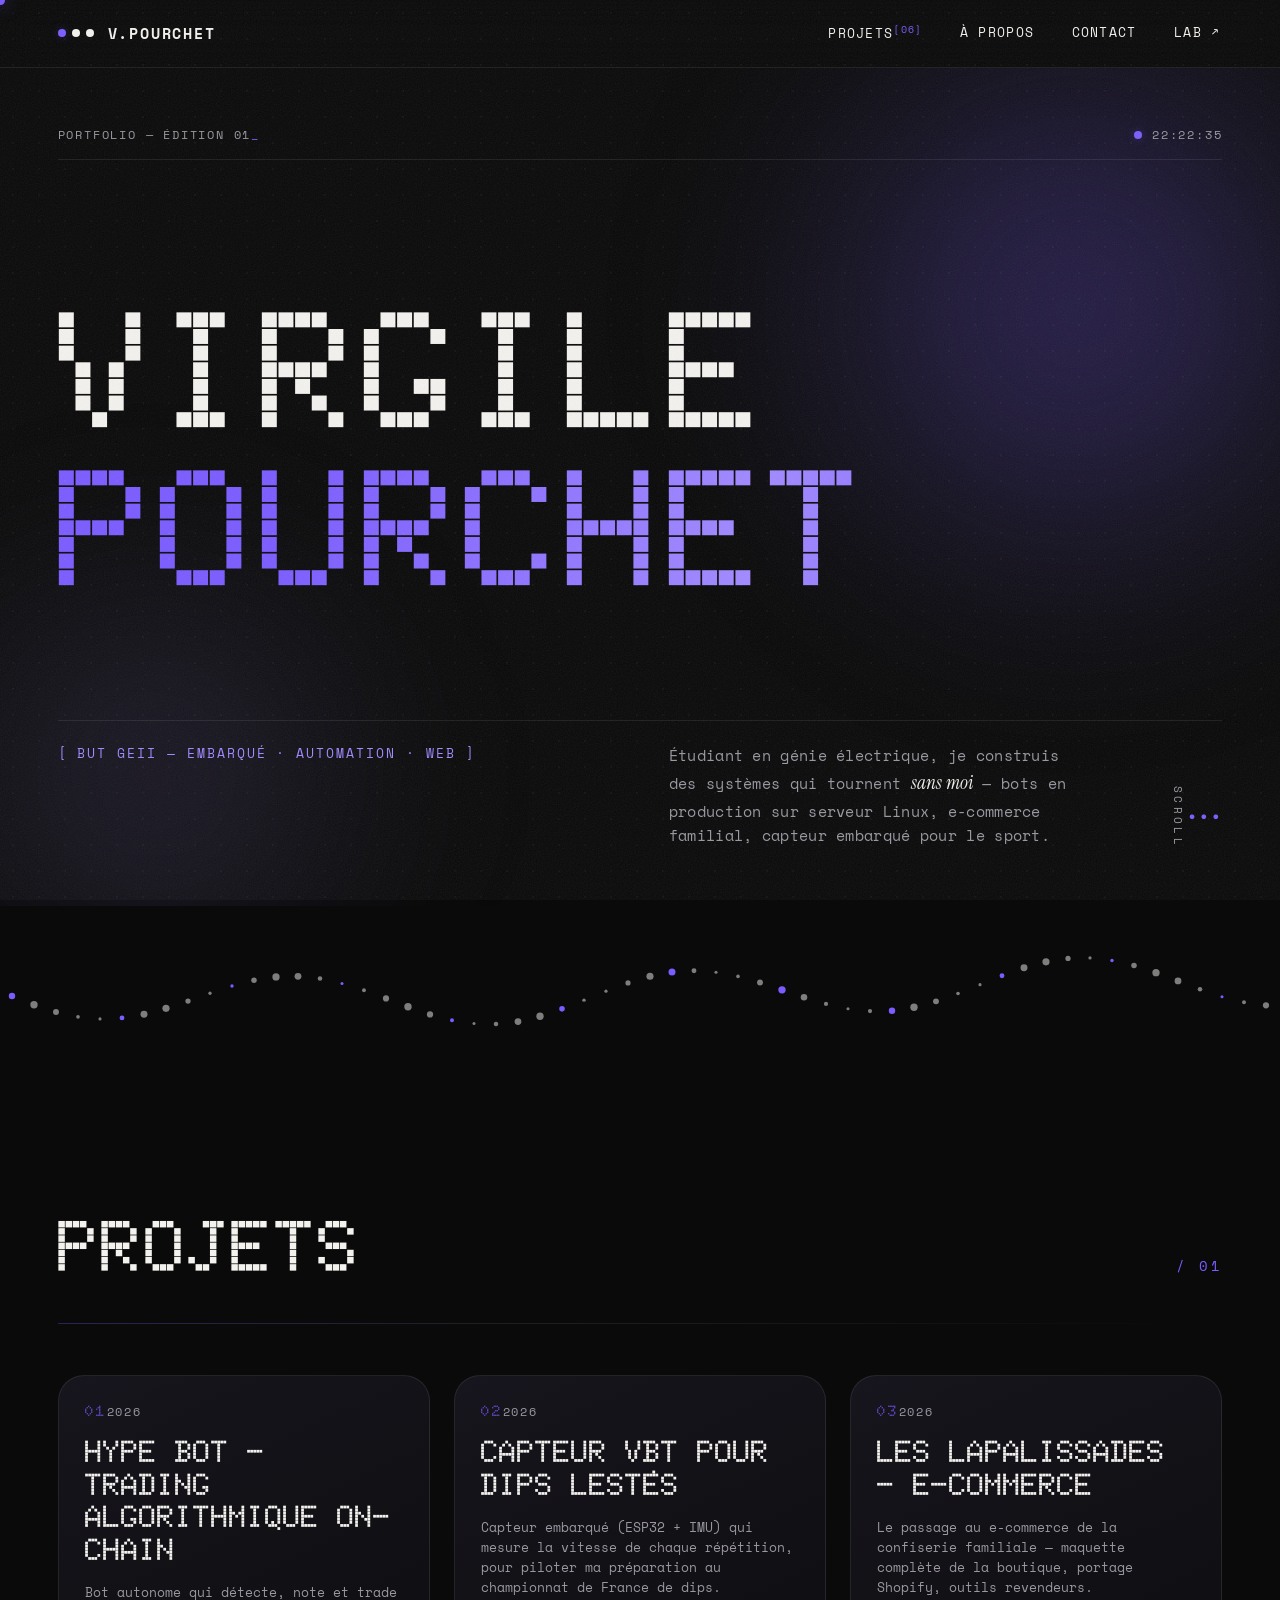
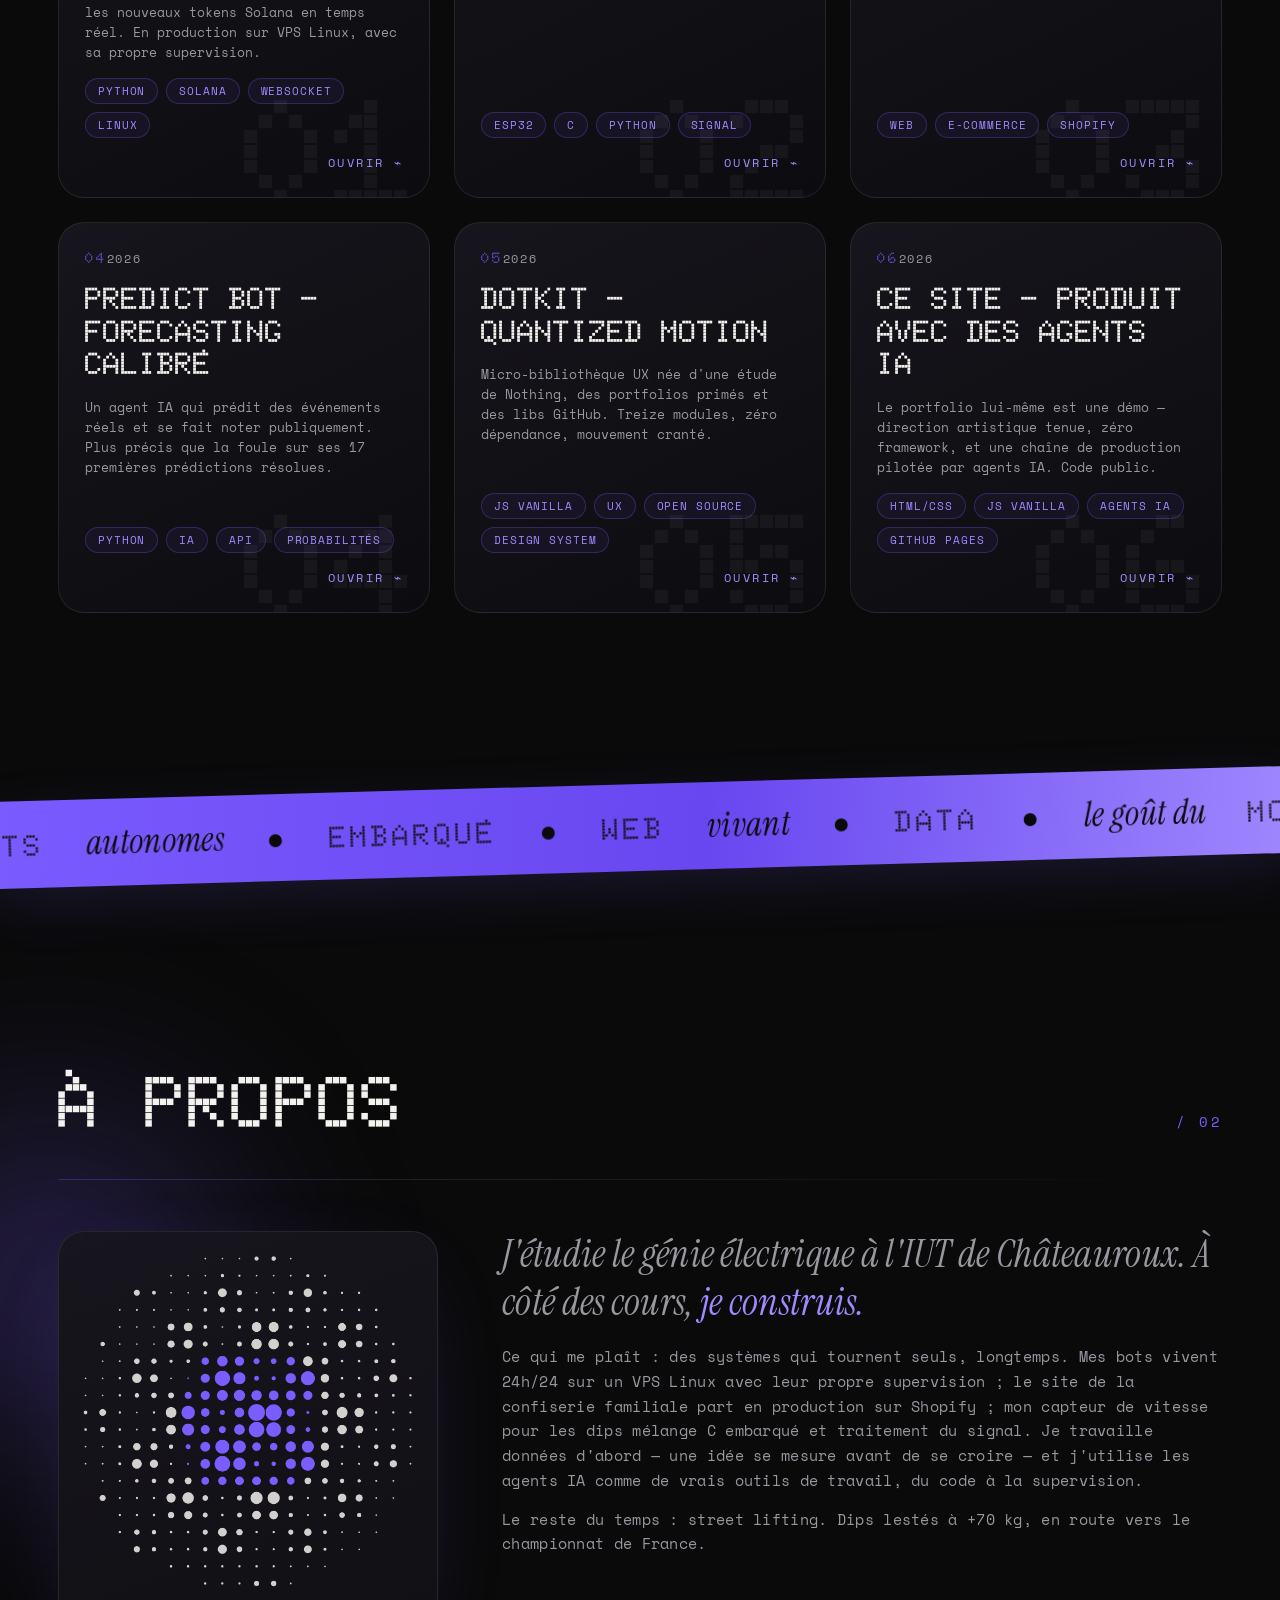
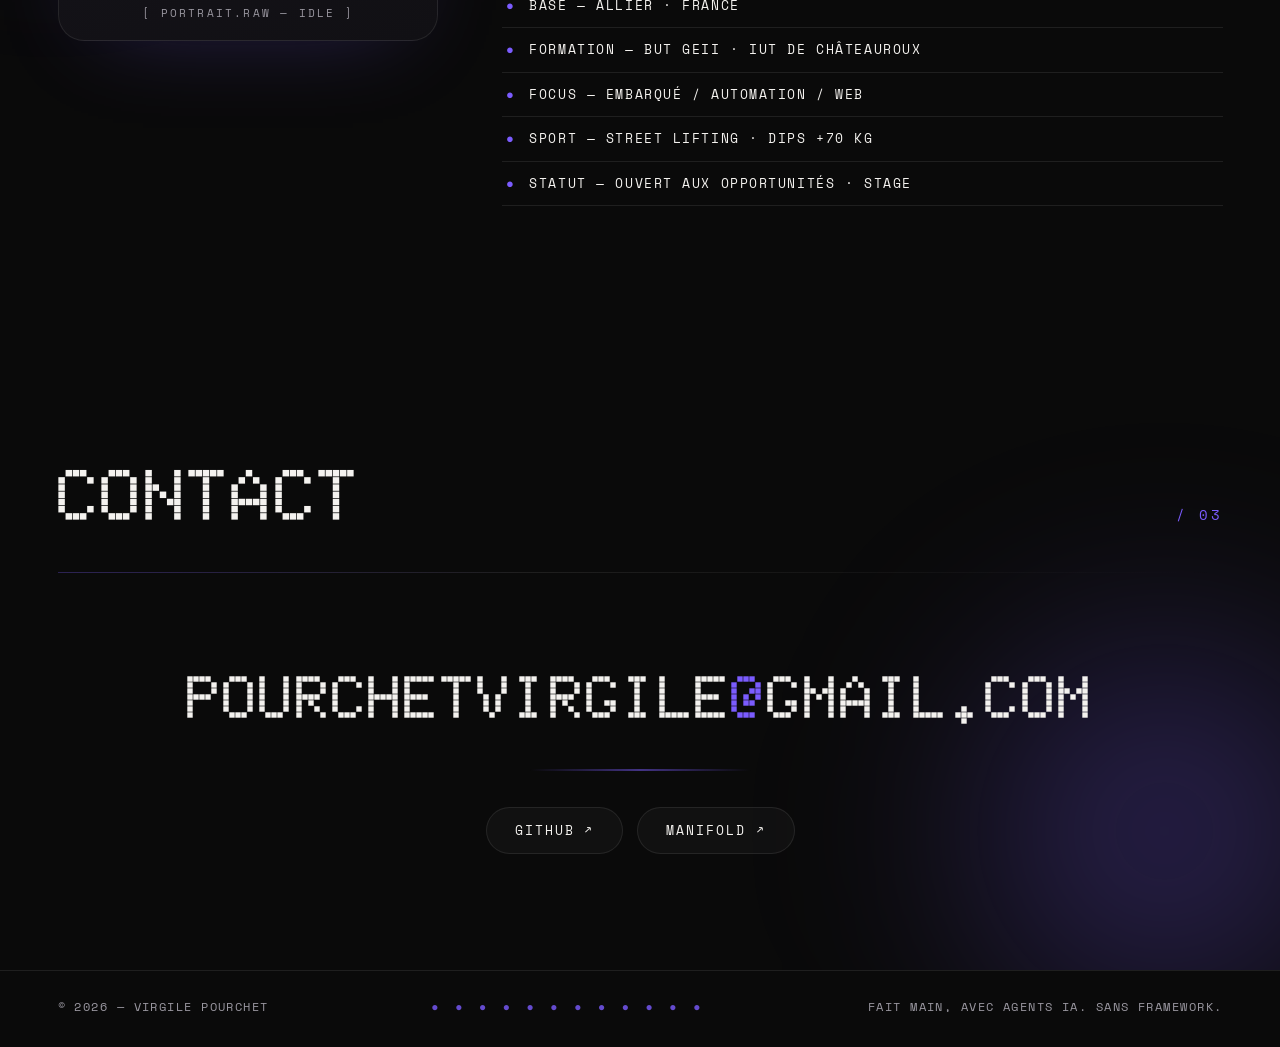
==== commit 34c9911f: "DA organique : courbes, halos, vague de points, accents serif - Cartes flottantes arrondies (radius " ====
--- a/index.html
+++ b/index.html
@@ -22,7 +22,7 @@
   <meta name="twitter:image" content="https://virgile-pct.github.io/assets/og.png">
   <link rel="preconnect" href="https://fonts.googleapis.com">
   <link rel="preconnect" href="https://fonts.gstatic.com" crossorigin>
-  <link href="https://fonts.googleapis.com/css2?family=Doto:wght@400;600;700;900&family=Space+Mono:ital,wght@0,400;0,700;1,400&display=swap" rel="stylesheet">
+  <link href="https://fonts.googleapis.com/css2?family=Doto:wght@400;600;700;900&family=Space+Mono:ital,wght@0,400;0,700;1,400&family=Instrument+Serif:ital@0;1&display=swap" rel="stylesheet">
   <link rel="stylesheet" href="css/style.css">
   <link rel="icon" href="data:image/svg+xml,<svg xmlns='http://www.w3.org/2000/svg' viewBox='0 0 16 16'><circle cx='4' cy='4' r='2' fill='%237b5cff'/><circle cx='12' cy='4' r='2' fill='white'/><circle cx='4' cy='12' r='2' fill='white'/><circle cx='12' cy='12' r='2' fill='%237b5cff'/></svg>">
 </head>
@@ -63,6 +63,8 @@
 
     <!-- ======= HERO ======= -->
     <section class="hero">
+      <div class="halo halo--violet" style="width:56vw;height:56vw;top:-14%;right:-12%" aria-hidden="true"></div>
+      <div class="halo halo--soft" style="width:44vw;height:44vw;bottom:-18%;left:-10%" aria-hidden="true"></div>
       <div class="hero__meta">
         <span class="hero__boot" data-boot-line>PORTFOLIO — ÉDITION 01</span>
         <span class="hero__status">
@@ -78,8 +80,8 @@
         <p class="hero__tag">[ BUT GEII — EMBARQUÉ · AUTOMATION · WEB ]</p>
         <p class="hero__desc">
           Étudiant en génie électrique, je construis des systèmes qui tournent
-          sans moi&nbsp;: bots en production sur serveur Linux, e-commerce
-          familial, capteur embarqué pour le sport.
+          <em class="serif">sans moi</em> — bots en production sur serveur Linux,
+          e-commerce familial, capteur embarqué pour le sport.
         </p>
       </div>
       <div class="hero__scroll">
@@ -90,13 +92,9 @@
       </div>
     </section>
 
-    <!-- ======= MARQUEE ======= -->
-    <div class="marquee" aria-hidden="true">
-      <div class="marquee__inner">
-        <span>BOTS ● EMBARQUÉ ● WEB ● DATA ● AUTOMATION ● </span>
-        <span>BOTS ● EMBARQUÉ ● WEB ● DATA ● AUTOMATION ● </span>
-        <span>BOTS ● EMBARQUÉ ● WEB ● DATA ● AUTOMATION ● </span>
-      </div>
+    <!-- ======= VAGUE DE POINTS ======= -->
+    <div class="wave" aria-hidden="true">
+      <canvas data-dot-wave></canvas>
     </div>
 
     <!-- ======= PROJECTS ======= -->
@@ -113,8 +111,20 @@
       </p>
     </section>
 
+    <!-- ======= MARQUEE ======= -->
+    <div class="marquee-tilt" aria-hidden="true">
+      <div class="marquee">
+        <div class="marquee__inner">
+          <span>BOTS&nbsp;&nbsp;<em class="serif">autonomes</em>&nbsp;&nbsp;●&nbsp;&nbsp;EMBARQUÉ&nbsp;&nbsp;●&nbsp;&nbsp;WEB&nbsp;&nbsp;<em class="serif">vivant</em>&nbsp;&nbsp;●&nbsp;&nbsp;DATA&nbsp;&nbsp;●&nbsp;&nbsp;<em class="serif">le goût du</em>&nbsp;&nbsp;MOUVEMENT&nbsp;&nbsp;●&nbsp;&nbsp;</span>
+          <span>BOTS&nbsp;&nbsp;<em class="serif">autonomes</em>&nbsp;&nbsp;●&nbsp;&nbsp;EMBARQUÉ&nbsp;&nbsp;●&nbsp;&nbsp;WEB&nbsp;&nbsp;<em class="serif">vivant</em>&nbsp;&nbsp;●&nbsp;&nbsp;DATA&nbsp;&nbsp;●&nbsp;&nbsp;<em class="serif">le goût du</em>&nbsp;&nbsp;MOUVEMENT&nbsp;&nbsp;●&nbsp;&nbsp;</span>
+          <span>BOTS&nbsp;&nbsp;<em class="serif">autonomes</em>&nbsp;&nbsp;●&nbsp;&nbsp;EMBARQUÉ&nbsp;&nbsp;●&nbsp;&nbsp;WEB&nbsp;&nbsp;<em class="serif">vivant</em>&nbsp;&nbsp;●&nbsp;&nbsp;DATA&nbsp;&nbsp;●&nbsp;&nbsp;<em class="serif">le goût du</em>&nbsp;&nbsp;MOUVEMENT&nbsp;&nbsp;●&nbsp;&nbsp;</span>
+        </div>
+      </div>
+    </div>
+
     <!-- ======= ABOUT ======= -->
     <section class="section" id="about">
+      <div class="halo halo--violet" style="width:40vw;height:40vw;top:10%;left:-16%" aria-hidden="true"></div>
       <div class="section__head reveal">
         <h2 class="section__title doto">À PROPOS</h2>
         <span class="section__index">/ 02</span>
@@ -126,9 +136,8 @@
         </div>
         <div class="about__text reveal">
           <p class="about__lead">
-            J'étudie le génie électrique et l'informatique industrielle
-            (BUT GEII, parcours électrotechnique) à l'IUT de Châteauroux.
-            À côté des cours, je construis.
+            J'étudie le génie électrique à l'IUT de Châteauroux.
+            À côté des cours, <strong>je construis.</strong>
           </p>
           <p>
             Ce qui me plaît&nbsp;: des systèmes qui tournent seuls, longtemps.
@@ -157,6 +166,7 @@
 
     <!-- ======= CONTACT ======= -->
     <section class="section" id="contact">
+      <div class="halo halo--violet" style="width:46vw;height:46vw;bottom:-24%;right:-14%" aria-hidden="true"></div>
       <div class="section__head reveal">
         <h2 class="section__title doto">CONTACT</h2>
         <span class="section__index">/ 03</span>
--- a/css/style.css
+++ b/css/style.css
@@ -1,36 +1,37 @@
 /* ==========================================================================
-   PORTFOLIO — DA BRUTALISTE / VIOLET NOIR BLANC / POINTILLÉS (inspi Nothing)
-   Motion : fluide et contemporain — easings expo, reveals soyeux, 60 fps.
-   L'identité reste aux points, à la typo dot-matrix et au violet.
+   PORTFOLIO — NOIR / VIOLET / POINTS, VERSION ORGANIQUE
+   Le langage : courbes, halos de lumière, cartes qui flottent, une onde de
+   points qui traverse la page. Motion fluide (easings expo, 60 fps), accents
+   serif italiques. L'identité reste aux points et au violet.
    Progressive enhancement : les états cachés/animés n'existent que sous
    html.js ; sans JavaScript, tout est visible et statique.
    ========================================================================== */
 
 :root {
   --black: #0a0a0a;
-  --black-2: #111111;
-  --black-3: #161616;
+  --black-2: #111014;
+  --black-3: #17151d;
   --white: #f4f2ef;
-  --grey: #8a8a8a;
-  --grey-dark: #3a3a3a;
+  --grey: #9a97a0;
+  --grey-dark: #4a4750;
   --violet: #7b5cff;
-  --violet-dim: #4a3a99;
-  --violet-glow: rgba(123, 92, 255, 0.25);
-
-  --border: 1px solid var(--white);
-  --border-dotted: 1px dotted var(--grey);
+  --violet-soft: #a18aff;
+  --violet-glow: rgba(123, 92, 255, 0.3);
+  --line: rgba(244, 242, 239, 0.09);
 
   --font-mono: "Space Mono", ui-monospace, monospace;
   --font-dot: "Doto", "Space Mono", monospace;
-
-  --gutter: clamp(16px, 4vw, 48px);
-
-  /* Mouvement : expo-out pour tout ce qui entre, doux et rapide à la fois. */
+  --font-serif: "Instrument Serif", Georgia, serif;
+
+  --gutter: clamp(18px, 4.5vw, 64px);
+  --radius: 26px;
+  --radius-s: 14px;
+
   --ease: cubic-bezier(0.16, 1, 0.3, 1);
   --ease-io: cubic-bezier(0.65, 0, 0.35, 1);
   --t-micro: 0.3s var(--ease);
   --t-ui: 0.5s var(--ease);
-  --t-reveal: 0.9s var(--ease);
+  --t-reveal: 1s var(--ease);
 }
 
 * { margin: 0; padding: 0; box-sizing: border-box; }
@@ -42,7 +43,7 @@
   color: var(--white);
   font-family: var(--font-mono);
   font-size: 15px;
-  line-height: 1.6;
+  line-height: 1.65;
   letter-spacing: 0.02em;
   overflow-x: hidden;
 }
@@ -52,18 +53,27 @@
 a { color: inherit; text-decoration: none; }
 code {
   font-family: var(--font-mono);
-  color: var(--violet);
-  border: var(--border-dotted);
-  padding: 0 4px;
+  color: var(--violet-soft);
+  background: rgba(123, 92, 255, 0.09);
+  border-radius: 6px;
+  padding: 1px 7px;
 }
 
 .doto { font-family: var(--font-dot); font-weight: 900; }
 
-/* Focus clavier : visible, net, jamais supprimé. */
+/* L'accent artistique : serif italique, bas de casse, contraste du mono. */
+.serif {
+  font-family: var(--font-serif);
+  font-style: italic;
+  font-weight: 400;
+  text-transform: none;
+  letter-spacing: 0.01em;
+}
+
+/* Focus clavier : visible, jamais supprimé. */
 :focus { outline: none; }
-:focus-visible { outline: 2px dotted var(--violet); outline-offset: 4px; }
-
-/* Lien d'évitement : invisible jusqu'au focus clavier. */
+:focus-visible { outline: 2px dotted var(--violet); outline-offset: 5px; border-radius: 6px; }
+
 .skip-link {
   position: fixed;
   top: -100px;
@@ -71,65 +81,82 @@
   z-index: 400;
   background: var(--violet);
   color: var(--black);
-  padding: 10px 18px;
+  padding: 10px 22px;
   font-size: 13px;
   letter-spacing: 0.1em;
+  border-radius: 999px;
   transition: top var(--t-micro);
 }
-.skip-link:focus { top: 8px; }
-
-/* Le curseur custom ne s'active que si JS l'a décidé (pointeur fin). */
+.skip-link:focus { top: 10px; }
+
 html.has-cursor, html.has-cursor * { cursor: none !important; }
 
 /* ==== COUCHES D'AMBIANCE ================================================ */
-/* Trame de points au-dessus de tout : la signature — discrète. */
 .dot-overlay {
   position: fixed;
   inset: 0;
   pointer-events: none;
   z-index: 999;
-  background-image: radial-gradient(rgba(244, 242, 239, 0.04) 1px, transparent 1px);
-  background-size: 22px 22px;
+  background-image: radial-gradient(rgba(244, 242, 239, 0.035) 1px, transparent 1px);
+  background-size: 26px 26px;
   mix-blend-mode: screen;
 }
 
-/* Grain photographique très léger : casse les aplats noirs. */
 .grain {
   position: fixed;
   inset: 0;
   pointer-events: none;
   z-index: 998;
-  opacity: 0.18;
+  opacity: 0.16;
   background-image: url("data:image/svg+xml,%3Csvg xmlns='http://www.w3.org/2000/svg' width='140' height='140'%3E%3Cfilter id='n'%3E%3CfeTurbulence type='fractalNoise' baseFrequency='0.85' numOctaves='2' stitchTiles='stitch'/%3E%3CfeColorMatrix type='saturate' values='0'/%3E%3C/filter%3E%3Crect width='140' height='140' filter='url(%23n)' opacity='0.5'/%3E%3C/svg%3E");
 }
 
+/* Halos : des nappes de lumière qui dérivent lentement. */
+.halo {
+  position: absolute;
+  border-radius: 50%;
+  filter: blur(90px);
+  pointer-events: none;
+  z-index: 0;
+}
+.halo--violet { background: radial-gradient(circle, rgba(123, 92, 255, 0.34), transparent 68%); }
+.halo--soft   { background: radial-gradient(circle, rgba(161, 138, 255, 0.16), transparent 68%); }
+html.js .halo { animation: drift 21s var(--ease-io) infinite alternate; }
+html.js .halo:nth-child(2) { animation-duration: 27s; animation-delay: -9s; }
+
+@keyframes drift {
+  from { transform: translate3d(-6%, -4%, 0) scale(1); }
+  to   { transform: translate3d(7%, 6%, 0) scale(1.22); }
+}
+
 /* ==== CURSEUR CUSTOM ==================================================== */
-/* Un point qui devient un anneau-viseur, avec une traîne souple (JS). */
 .cursor {
   position: fixed;
   top: 0;
   left: 0;
   z-index: 10000;
   pointer-events: none;
-  width: 8px;
-  height: 8px;
-  margin: -4px 0 0 -4px;
+  width: 9px;
+  height: 9px;
+  margin: -4.5px 0 0 -4.5px;
   border-radius: 50%;
   background: var(--violet);
-  mix-blend-mode: difference;
+  box-shadow: 0 0 18px 2px var(--violet-glow);
   transition: width var(--t-micro), height var(--t-micro),
               margin var(--t-micro), background var(--t-micro),
-              border var(--t-micro), opacity var(--t-micro);
+              border var(--t-micro), opacity var(--t-micro),
+              box-shadow var(--t-micro);
   display: none;
 }
 html.has-cursor .cursor { display: block; }
 
 .cursor.is-locked {
-  width: 42px;
-  height: 42px;
-  margin: -21px 0 0 -21px;
-  background: transparent;
+  width: 46px;
+  height: 46px;
+  margin: -23px 0 0 -23px;
+  background: rgba(123, 92, 255, 0.08);
   border: 1.5px solid var(--violet);
+  box-shadow: 0 0 34px 4px var(--violet-glow);
 }
 
 .cursor.is-down { transform: scale(0.8); }
@@ -148,11 +175,9 @@
   display: block;
   height: 100%;
   width: 0;
-  /* Pointillé ROND : une pastille par tuile de 10 px. */
-  background-image: radial-gradient(circle closest-side,
-    var(--violet) 92%, transparent);
-  background-size: 10px 100%;
-  background-repeat: repeat-x;
+  border-radius: 0 999px 999px 0;
+  background: linear-gradient(90deg, var(--violet), var(--violet-soft));
+  box-shadow: 0 0 14px var(--violet-glow);
 }
 
 /* ==== NAV =============================================================== */
@@ -163,13 +188,13 @@
   display: flex;
   align-items: center;
   justify-content: space-between;
-  padding: 14px var(--gutter);
-  background: rgba(10, 10, 10, 0.82);
-  backdrop-filter: blur(12px);
-  -webkit-backdrop-filter: blur(12px);
-  border-bottom: var(--border);
-}
-html.js .nav { animation: nav-drop 0.8s var(--ease) both; }
+  padding: 16px var(--gutter);
+  background: rgba(10, 10, 10, 0.6);
+  backdrop-filter: blur(16px) saturate(1.4);
+  -webkit-backdrop-filter: blur(16px) saturate(1.4);
+  border-bottom: 1px solid var(--line);
+}
+html.js .nav { animation: nav-drop 0.9s var(--ease) both; }
 
 @keyframes nav-drop {
   from { transform: translateY(-100%); }
@@ -192,7 +217,7 @@
   background: var(--white);
   display: inline-block;
 }
-.dot--violet { background: var(--violet); }
+.dot--violet { background: var(--violet); box-shadow: 0 0 10px var(--violet-glow); }
 html.js .nav__logo .dot { animation: pulse 3.2s var(--ease-io) infinite; }
 html.js .nav__logo .dot:nth-child(2) { animation-delay: 1.05s; }
 html.js .nav__logo .dot:nth-child(3) { animation-delay: 2.1s; }
@@ -202,15 +227,16 @@
   50% { opacity: 0.35; transform: scale(0.72); }
 }
 
-.nav__links { display: flex; gap: clamp(16px, 3vw, 40px); }
+.nav__links { display: flex; gap: clamp(14px, 2.6vw, 36px); }
 
 .nav__links a {
   position: relative;
   font-size: 13px;
   letter-spacing: 0.1em;
-  padding: 4px 0;
+  padding: 6px 2px;
   transition: color var(--t-micro);
 }
+.nav__links a:hover { color: var(--violet-soft); }
 .nav__links a sup { color: var(--violet); font-size: 10px; }
 .nav__links a::after {
   content: "";
@@ -218,10 +244,12 @@
   left: 0;
   right: 0;
   bottom: 0;
-  border-bottom: 2px dotted var(--violet);
+  height: 2px;
+  border-radius: 999px;
+  background: linear-gradient(90deg, var(--violet), var(--violet-soft));
   transform: scaleX(0);
   transform-origin: left center;
-  transition: transform 0.45s var(--ease);
+  transition: transform 0.5s var(--ease);
 }
 .nav__links a:hover::after,
 .nav__links a:focus-visible::after { transform: scaleX(1); }
@@ -230,15 +258,13 @@
 
 /* ==== HERO ============================================================== */
 .hero {
-  min-height: calc(100svh - 61px);
+  min-height: calc(100svh - 62px);
   display: flex;
   flex-direction: column;
   justify-content: space-between;
   padding: var(--gutter);
-  border-bottom: var(--border);
-  position: relative;
-  background-image: radial-gradient(rgba(123, 92, 255, 0.12) 1px, transparent 1px);
-  background-size: 32px 32px;
+  position: relative;
+  overflow: hidden;
 }
 
 .hero__meta {
@@ -247,11 +273,12 @@
   font-size: 12px;
   color: var(--grey);
   letter-spacing: 0.15em;
-  border-bottom: var(--border-dotted);
-  padding-bottom: 12px;
-}
-
-/* Ligne de boot : le JS y tape sa séquence, le curseur _ clignote. */
+  border-bottom: 1px solid var(--line);
+  padding-bottom: 14px;
+  position: relative;
+  z-index: 1;
+}
+
 .hero__boot::after {
   content: "_";
   color: var(--violet);
@@ -273,33 +300,36 @@
   height: 8px;
   border-radius: 50%;
   background: var(--violet);
+  box-shadow: 0 0 10px var(--violet-glow);
 }
 html.js .status-square { animation: pulse 2.4s var(--ease-io) infinite; }
 
 .hero__title {
   display: flex;
   flex-direction: column;
-  line-height: 0.92;
+  line-height: 0.94;
   margin: auto 0;
-  padding: 40px 0;
-}
-
-/* Masque de reveal : chaque ligne monte souplement sous sa ligne de coupe. */
-.hero__line-mask { display: block; overflow: hidden; }
+  padding: 44px 0 24px;
+  position: relative;
+  z-index: 1;
+}
+
+.hero__line-mask { display: block; overflow: hidden; padding-bottom: 0.06em; }
 
 .hero__line {
   display: block;
-  font-size: clamp(52px, 13.5vw, 190px);
+  font-size: clamp(52px, 13vw, 184px);
   letter-spacing: 0.01em;
   text-transform: uppercase;
-  text-shadow: 5px 5px 0 var(--violet-glow);
-}
-html.js .hero__line { animation: rise 1.1s var(--ease) both; }
-html.js .hero__line-mask:nth-child(2) .hero__line { animation-delay: 0.14s; }
+}
+html.js .hero__line { animation: rise 1.2s var(--ease) both; }
+html.js .hero__line-mask:nth-child(2) .hero__line { animation-delay: 0.15s; }
 
 .hero__line--violet {
-  color: var(--violet);
-  text-shadow: 5px 5px 0 rgba(244, 242, 239, 0.12);
+  background: linear-gradient(100deg, var(--violet) 20%, var(--violet-soft) 60%, var(--violet) 90%);
+  -webkit-background-clip: text;
+  background-clip: text;
+  color: transparent;
 }
 
 @keyframes rise {
@@ -311,24 +341,27 @@
   display: grid;
   grid-template-columns: 1fr 1fr;
   gap: var(--gutter);
-  border-top: var(--border-dotted);
-  padding-top: 20px;
-}
-html.js .hero__tag  { animation: appear 0.9s var(--ease) 0.5s both; }
-html.js .hero__desc { animation: appear 0.9s var(--ease) 0.65s both; }
+  border-top: 1px solid var(--line);
+  padding-top: 22px;
+  position: relative;
+  z-index: 1;
+}
+html.js .hero__tag  { animation: appear 1s var(--ease) 0.55s both; }
+html.js .hero__desc { animation: appear 1s var(--ease) 0.7s both; }
 
 @keyframes appear {
-  from { opacity: 0; transform: translateY(16px); }
+  from { opacity: 0; transform: translateY(18px); }
   to   { opacity: 1; transform: translateY(0); }
 }
 
 .hero__tag {
-  color: var(--violet);
+  color: var(--violet-soft);
   font-size: 13px;
   letter-spacing: 0.15em;
 }
 
 .hero__desc { color: var(--grey); max-width: 46ch; }
+.hero__desc .serif { color: var(--white); font-size: 1.25em; }
 
 .hero__scroll {
   position: absolute;
@@ -342,8 +375,9 @@
   letter-spacing: 0.3em;
   color: var(--grey);
   writing-mode: vertical-rl;
-}
-html.js .hero__scroll { animation: appear 0.9s var(--ease) 0.9s both; }
+  z-index: 1;
+}
+html.js .hero__scroll { animation: appear 1s var(--ease) 1s both; }
 .hero__scroll .doto {
   writing-mode: horizontal-tb;
   color: var(--violet);
@@ -352,24 +386,45 @@
 html.js .hero__scroll .doto:nth-child(2) { animation-delay: 0.25s; }
 html.js .hero__scroll .doto:nth-child(3) { animation-delay: 0.5s; }
 
-/* ==== MARQUEE =========================================================== */
+/* ==== VAGUE DE POINTS ==================================================== */
+/* L'identité (les points) mise en mouvement (la courbe). Interactive. */
+.wave {
+  position: relative;
+  padding: 10px 0 6px;
+}
+.wave canvas {
+  display: block;
+  width: 100%;
+  height: 150px;
+}
+
+/* ==== MARQUEE (incliné : il casse la grille) ============================ */
+.marquee-tilt {
+  transform: rotate(-1.6deg);
+  margin: clamp(28px, 5vw, 56px) -40px;
+}
 .marquee {
   overflow: hidden;
-  border-bottom: var(--border);
-  background: var(--violet);
+  background: linear-gradient(95deg, var(--violet), #6847f0 55%, var(--violet-soft));
   color: var(--black);
+  box-shadow: 0 18px 70px -24px var(--violet-glow);
 }
 
 .marquee__inner {
   display: flex;
   white-space: nowrap;
-  animation: marquee 26s linear infinite;
+  animation: marquee 30s linear infinite;
   font-family: var(--font-dot);
   font-weight: 700;
-  font-size: 20px;
-  padding: 10px 0;
+  font-size: clamp(20px, 2.6vw, 30px);
+  padding: 16px 0;
   letter-spacing: 0.1em;
   will-change: transform;
+  align-items: baseline;
+}
+.marquee__inner .serif {
+  font-size: 1.12em;
+  font-weight: 400;
 }
 .marquee:hover .marquee__inner { animation-play-state: paused; }
 
@@ -378,32 +433,43 @@
 }
 
 /* ==== RÉVÉLATION AU SCROLL ============================================== */
-/* .reveal est neutre sans JS ; sous html.js, monte en douceur. */
 html.js .reveal {
   opacity: 0;
-  transform: translateY(34px);
-  transition: opacity var(--t-reveal), transform var(--t-reveal);
-  transition-delay: calc(var(--i, 0) * 90ms);
-  will-change: opacity, transform;
+  transform: translateY(40px);
+  filter: blur(7px);
+  transition: opacity var(--t-reveal), transform var(--t-reveal),
+              filter var(--t-reveal);
+  transition-delay: calc(var(--i, 0) * 100ms);
+  will-change: opacity, transform, filter;
 }
 html.js .reveal.is-in {
   opacity: 1;
   transform: translateY(0);
+  filter: blur(0);
 }
 
 /* ==== SECTIONS ========================================================== */
 .section {
-  padding: clamp(48px, 8vw, 96px) var(--gutter);
-  border-bottom: var(--border);
+  padding: clamp(56px, 9vw, 120px) var(--gutter);
+  position: relative;
 }
 
 .section__head {
   display: flex;
   align-items: baseline;
   justify-content: space-between;
-  border-bottom: var(--border);
-  padding-bottom: 16px;
-  margin-bottom: clamp(24px, 4vw, 48px);
+  padding-bottom: 18px;
+  margin-bottom: clamp(28px, 4vw, 52px);
+  position: relative;
+}
+.section__head::after {
+  content: "";
+  position: absolute;
+  left: 0;
+  right: 0;
+  bottom: 0;
+  height: 1px;
+  background: linear-gradient(90deg, var(--violet-glow), var(--line) 40%, transparent);
 }
 
 .section__title {
@@ -421,8 +487,7 @@
 .projects-grid {
   display: grid;
   grid-template-columns: repeat(3, 1fr);
-  border-top: var(--border);
-  border-left: var(--border);
+  gap: clamp(14px, 2vw, 24px);
 }
 
 @media (max-width: 1080px) {
@@ -435,31 +500,55 @@
 
 .project-card {
   position: relative;
-  border-right: var(--border);
-  border-bottom: var(--border);
-  padding: 24px;
-  min-height: 280px;
+  overflow: hidden;
+  border: 1px solid var(--line);
+  border-radius: var(--radius);
+  background: linear-gradient(155deg, var(--black-3), var(--black-2) 55%, #0c0b10);
+  padding: 26px;
+  min-height: 290px;
   display: flex;
   flex-direction: column;
   gap: 16px;
   cursor: pointer;
-  background: var(--black);
-  transition: background 0.4s var(--ease), color 0.4s var(--ease),
-              transform 0.5s var(--ease), box-shadow 0.5s var(--ease);
+  transition: transform 0.6s var(--ease), border-color 0.5s var(--ease),
+              box-shadow 0.6s var(--ease);
   text-align: left;
   color: inherit;
   font-family: inherit;
   font-size: inherit;
 }
 
-/* Survol : inversion + lift souple. La carte respire, elle ne claque plus. */
+/* Le numéro géant qui dort dans le fond de la carte. */
+.project-card::before {
+  content: attr(data-num);
+  position: absolute;
+  right: 6px;
+  bottom: -30px;
+  font-family: var(--font-dot);
+  font-weight: 900;
+  font-size: 150px;
+  line-height: 1;
+  color: var(--white);
+  opacity: 0.045;
+  pointer-events: none;
+  transition: opacity 0.6s var(--ease), transform 0.6s var(--ease);
+}
+
+/* Survol : la carte flotte et s'éclaire. */
 .project-card:not(.project-card--placeholder):hover,
 .project-card:not(.project-card--placeholder):focus-visible {
-  background: var(--white);
-  color: var(--black);
-  transform: translate(-6px, -6px);
-  box-shadow: 10px 10px 0 var(--violet);
+  transform: translateY(-10px) scale(1.015);
+  border-color: rgba(123, 92, 255, 0.55);
+  box-shadow: 0 30px 80px -24px var(--violet-glow),
+              0 0 0 1px rgba(123, 92, 255, 0.12) inset;
   z-index: 2;
+}
+.project-card:not(.project-card--placeholder):hover::before {
+  opacity: 0.1;
+  transform: translateY(-8px);
+}
+.project-card:not(.project-card--placeholder):hover .project-card__title {
+  color: var(--violet-soft);
 }
 
 .project-card__top {
@@ -469,8 +558,6 @@
   font-size: 12px;
   color: var(--grey);
   letter-spacing: 0.15em;
-  border-bottom: var(--border-dotted);
-  padding-bottom: 10px;
 }
 
 .project-card__num { color: var(--violet); font-family: var(--font-dot); font-weight: 700; font-size: 15px; }
@@ -478,13 +565,13 @@
 .project-card__title {
   font-family: var(--font-dot);
   font-weight: 900;
-  font-size: clamp(22px, 2.4vw, 32px);
+  font-size: clamp(22px, 2.4vw, 31px);
   text-transform: uppercase;
-  line-height: 1.05;
-}
-
-.project-card__desc { color: var(--grey); font-size: 13px; flex: 1; transition: color 0.4s var(--ease); }
-.project-card:not(.project-card--placeholder):hover .project-card__desc { color: var(--grey-dark); }
+  line-height: 1.06;
+  transition: color 0.5s var(--ease);
+}
+
+.project-card__desc { color: var(--grey); font-size: 13px; flex: 1; }
 
 .project-card__tags {
   display: flex;
@@ -494,41 +581,39 @@
 
 .project-card__tags span {
   font-size: 11px;
-  letter-spacing: 0.1em;
-  border: var(--border-dotted);
-  padding: 3px 8px;
-  color: inherit;
+  letter-spacing: 0.08em;
+  border: 1px solid rgba(123, 92, 255, 0.28);
+  background: rgba(123, 92, 255, 0.07);
+  color: var(--violet-soft);
+  border-radius: 999px;
+  padding: 4px 12px;
   text-transform: uppercase;
-  transition: border-color 0.4s var(--ease);
-}
-.project-card:not(.project-card--placeholder):hover .project-card__tags span {
-  border-color: var(--black);
 }
 
 .project-card__open {
   align-self: flex-end;
-  color: var(--violet);
+  color: var(--violet-soft);
   font-size: 12px;
   letter-spacing: 0.2em;
-  transition: letter-spacing 0.45s var(--ease), transform 0.45s var(--ease);
+  transition: transform 0.5s var(--ease);
 }
 .project-card:not(.project-card--placeholder):hover .project-card__open {
-  letter-spacing: 0.32em;
-  transform: translateX(-2px);
-}
-
-.project-card--placeholder { cursor: default; }
+  transform: translateX(4px);
+}
+
+.project-card--placeholder { cursor: default; opacity: 0.55; }
 .project-card--placeholder .project-card__title { color: var(--grey-dark); }
 .project-card--placeholder .project-card__desc { color: var(--grey-dark); }
-.project-card--placeholder .project-card__tags span { color: var(--grey-dark); border-color: var(--grey-dark); }
-.project-card--placeholder {
-  background-image: radial-gradient(rgba(244, 242, 239, 0.045) 1px, transparent 1px);
-  background-size: 12px 12px;
+.project-card--placeholder .project-card__tags span {
+  color: var(--grey-dark);
+  border-color: var(--grey-dark);
+  background: transparent;
 }
 
 .projects-empty {
   color: var(--grey);
-  border: var(--border-dotted);
+  border: 1px dashed var(--line);
+  border-radius: var(--radius);
   padding: 32px;
   text-align: center;
   margin-top: 24px;
@@ -536,24 +621,29 @@
 }
 
 /* ==== ABOUT ============================================================= */
+#about { overflow: hidden; }
+
 .about {
   display: grid;
-  grid-template-columns: minmax(260px, 360px) 1fr;
-  gap: clamp(24px, 5vw, 64px);
+  grid-template-columns: minmax(260px, 380px) 1fr;
+  gap: clamp(28px, 5vw, 72px);
   align-items: start;
+  position: relative;
+  z-index: 1;
 }
 
 .about__portrait {
-  border: var(--border);
-  padding: 16px;
+  border: 1px solid var(--line);
+  border-radius: var(--radius);
+  background: linear-gradient(160deg, var(--black-3), var(--black-2));
+  padding: 18px;
   display: flex;
   flex-direction: column;
   gap: 12px;
-  background-image: radial-gradient(rgba(244, 242, 239, 0.06) 1px, transparent 1px);
-  background-size: 12px 12px;
-}
-
-.about__portrait canvas { width: 100%; height: auto; display: block; }
+  box-shadow: 0 24px 90px -40px var(--violet-glow);
+}
+
+.about__portrait canvas { width: 100%; height: auto; display: block; border-radius: calc(var(--radius) - 10px); }
 
 .about__portrait-label {
   font-size: 11px;
@@ -564,84 +654,111 @@
 }
 
 .about__lead {
-  font-family: var(--font-dot);
-  font-weight: 700;
-  font-size: clamp(18px, 2.2vw, 26px);
-  color: var(--violet);
-  margin-bottom: 16px;
-  text-transform: uppercase;
-}
-
-.about__text p + p { margin-top: 12px; color: var(--grey); }
+  font-family: var(--font-serif);
+  font-style: italic;
+  font-weight: 400;
+  font-size: clamp(24px, 3vw, 38px);
+  line-height: 1.25;
+  color: var(--white);
+  margin-bottom: 18px;
+}
+.about__lead strong { color: var(--violet-soft); font-weight: 400; }
+
+.about__text > p { color: var(--grey); }
+.about__text > p + p { margin-top: 14px; }
 
 .about__facts {
   list-style: none;
-  margin-top: 24px;
-  border-top: var(--border-dotted);
+  margin-top: 28px;
+  display: flex;
+  flex-direction: column;
 }
 
 .about__facts li {
   display: flex;
-  gap: 12px;
-  padding: 10px 0;
-  border-bottom: var(--border-dotted);
+  gap: 14px;
+  padding: 11px 0 11px 4px;
+  border-bottom: 1px solid var(--line);
   font-size: 13px;
   letter-spacing: 0.12em;
-  transition: padding-left 0.45s var(--ease);
-}
-.about__facts li:hover { padding-left: 12px; }
+  transition: padding-left 0.5s var(--ease), color 0.4s var(--ease);
+}
+.about__facts li:hover { padding-left: 16px; color: var(--violet-soft); }
 
 .about__facts .doto { color: var(--violet); }
 
 /* ==== CONTACT =========================================================== */
-.contact { display: flex; flex-direction: column; gap: 32px; }
+#contact { overflow: hidden; }
+
+.contact {
+  display: flex;
+  flex-direction: column;
+  gap: 36px;
+  position: relative;
+  z-index: 1;
+}
 
 .contact__mail {
-  font-size: clamp(20px, 4.5vw, 56px);
+  font-size: clamp(22px, 4.8vw, 60px);
   text-transform: uppercase;
   word-break: break-all;
-  border: var(--border);
-  padding: clamp(16px, 3vw, 40px);
   text-align: center;
-  transition: background 0.45s var(--ease), color 0.45s var(--ease),
-              border-color 0.45s var(--ease), box-shadow 0.45s var(--ease),
-              transform 0.45s var(--ease);
-}
-
+  position: relative;
+  padding: clamp(10px, 2vw, 24px) 0;
+  transition: color 0.5s var(--ease), text-shadow 0.5s var(--ease),
+              transform 0.5s var(--ease);
+}
+.contact__mail::after {
+  content: "";
+  position: absolute;
+  left: 12%;
+  right: 12%;
+  bottom: 0;
+  height: 2px;
+  border-radius: 999px;
+  background: linear-gradient(90deg, transparent, var(--violet), transparent);
+  transform: scaleX(0.25);
+  opacity: 0.5;
+  transition: transform 0.7s var(--ease), opacity 0.7s var(--ease);
+}
 .contact__mail:hover,
 .contact__mail:focus-visible {
-  background: var(--violet);
-  color: var(--black);
-  border-color: var(--violet);
-  box-shadow: 10px 10px 0 rgba(123, 92, 255, 0.3);
+  color: var(--violet-soft);
+  text-shadow: 0 0 60px var(--violet-glow);
   transform: translateY(-4px);
 }
+.contact__mail:hover::after { transform: scaleX(1); opacity: 1; }
 
 .contact__at { color: var(--violet); }
 html.js .contact__at { animation: pulse 2.6s var(--ease-io) infinite; }
-.contact__mail:hover .contact__at { color: var(--black); animation: none; }
+.contact__mail:hover .contact__at { animation: none; }
 
 .contact__links {
   display: flex;
   flex-wrap: wrap;
-  gap: 16px;
+  gap: 14px;
   justify-content: center;
 }
 
 .contact__links a {
-  border: var(--border-dotted);
-  padding: 10px 24px;
+  border: 1px solid var(--line);
+  background: rgba(244, 242, 239, 0.03);
+  border-radius: 999px;
+  padding: 12px 28px;
   font-size: 13px;
   letter-spacing: 0.15em;
   transition: color 0.4s var(--ease), border-color 0.4s var(--ease),
-              transform 0.4s var(--ease);
+              transform 0.5s var(--ease), background 0.4s var(--ease),
+              box-shadow 0.5s var(--ease);
 }
 
 .contact__links a:hover,
 .contact__links a:focus-visible {
-  border: 1px dotted var(--violet);
-  color: var(--violet);
-  transform: translateY(-4px);
+  border-color: rgba(123, 92, 255, 0.6);
+  background: rgba(123, 92, 255, 0.1);
+  color: var(--violet-soft);
+  transform: translateY(-5px);
+  box-shadow: 0 16px 44px -16px var(--violet-glow);
 }
 
 /* ==== FOOTER ============================================================ */
@@ -650,13 +767,14 @@
   align-items: center;
   justify-content: space-between;
   gap: 16px;
-  padding: 20px var(--gutter);
+  padding: 26px var(--gutter) 30px;
   font-size: 12px;
   color: var(--grey);
   letter-spacing: 0.12em;
-}
-
-.footer__dots { color: var(--violet); letter-spacing: 0.4em; }
+  border-top: 1px solid var(--line);
+}
+
+.footer__dots { color: var(--violet); letter-spacing: 0.4em; opacity: 0.8; }
 
 /* ==== MODAL (fiche projet) ============================================= */
 .modal {
@@ -674,13 +792,11 @@
 .modal__backdrop {
   position: absolute;
   inset: 0;
-  background: rgba(10, 10, 10, 0.82);
-  background-image: radial-gradient(rgba(123, 92, 255, 0.1) 1px, transparent 1px);
-  background-size: 18px 18px;
-  backdrop-filter: blur(6px) grayscale(0.4);
-  -webkit-backdrop-filter: blur(6px) grayscale(0.4);
-}
-html.js .modal:not([hidden]) .modal__backdrop { animation: fade 0.4s var(--ease) both; }
+  background: rgba(8, 8, 10, 0.72);
+  backdrop-filter: blur(10px) saturate(1.2);
+  -webkit-backdrop-filter: blur(10px) saturate(1.2);
+}
+html.js .modal:not([hidden]) .modal__backdrop { animation: fade 0.45s var(--ease) both; }
 
 @keyframes fade {
   from { opacity: 0; }
@@ -689,18 +805,20 @@
 
 .modal__panel {
   position: relative;
-  background: var(--black);
-  border: var(--border);
-  box-shadow: 12px 12px 0 var(--violet-glow);
-  width: min(820px, 100%);
-  max-height: 85svh;
+  background: linear-gradient(165deg, var(--black-3), var(--black-2) 60%);
+  border: 1px solid rgba(123, 92, 255, 0.25);
+  border-radius: var(--radius);
+  box-shadow: 0 40px 140px -30px rgba(123, 92, 255, 0.4);
+  width: min(840px, 100%);
+  max-height: 86svh;
   display: flex;
   flex-direction: column;
-}
-html.js .modal:not([hidden]) .modal__panel { animation: panel-in 0.55s var(--ease) both; }
+  overflow: hidden;
+}
+html.js .modal:not([hidden]) .modal__panel { animation: panel-in 0.65s var(--ease) both; }
 
 @keyframes panel-in {
-  from { opacity: 0; transform: translateY(36px) scale(0.97); }
+  from { opacity: 0; transform: translateY(42px) scale(0.96); }
   to   { opacity: 1; transform: translateY(0) scale(1); }
 }
 
@@ -708,27 +826,28 @@
   display: flex;
   align-items: center;
   justify-content: space-between;
-  border-bottom: var(--border);
-  padding: 14px 20px;
+  border-bottom: 1px solid var(--line);
+  padding: 16px 22px;
 }
 
 .modal__kicker {
-  color: var(--violet);
+  color: var(--violet-soft);
   font-size: 12px;
   letter-spacing: 0.25em;
 }
 
 .modal__close {
-  background: none;
-  border: var(--border);
+  background: rgba(244, 242, 239, 0.04);
+  border: 1px solid var(--line);
+  border-radius: 50%;
   color: var(--white);
   font-family: var(--font-mono);
   font-size: 14px;
-  width: 36px;
-  height: 36px;
+  width: 40px;
+  height: 40px;
   cursor: pointer;
-  transition: background 0.35s var(--ease), color 0.35s var(--ease),
-              border-color 0.35s var(--ease), transform 0.45s var(--ease);
+  transition: background 0.4s var(--ease), color 0.4s var(--ease),
+              border-color 0.4s var(--ease), transform 0.5s var(--ease);
 }
 .modal__close:hover,
 .modal__close:focus-visible {
@@ -739,14 +858,14 @@
 }
 
 .modal__body {
-  padding: clamp(20px, 4vw, 40px);
+  padding: clamp(22px, 4vw, 44px);
   overflow-y: auto;
   scrollbar-width: thin;
-  scrollbar-color: var(--violet) var(--black-2);
-}
-.modal__body::-webkit-scrollbar { width: 8px; }
-.modal__body::-webkit-scrollbar-track { background: var(--black-2); }
-.modal__body::-webkit-scrollbar-thumb { background: var(--violet); border-radius: 4px; }
+  scrollbar-color: var(--violet) transparent;
+}
+.modal__body::-webkit-scrollbar { width: 7px; }
+.modal__body::-webkit-scrollbar-track { background: transparent; }
+.modal__body::-webkit-scrollbar-thumb { background: var(--violet); border-radius: 999px; }
 
 /* ==== MARKDOWN RENDER =================================================== */
 .markdown { counter-reset: mdh2; }
@@ -755,20 +874,18 @@
   font-family: var(--font-dot);
   font-weight: 900;
   text-transform: uppercase;
-  line-height: 1.1;
-  margin: 28px 0 12px;
-}
-.markdown h1 { font-size: clamp(28px, 4vw, 44px); text-shadow: 3px 3px 0 var(--violet-glow); }
+  line-height: 1.12;
+  margin: 30px 0 12px;
+}
+.markdown h1 { font-size: clamp(28px, 4vw, 44px); }
 .markdown h2 {
   font-size: clamp(20px, 3vw, 30px);
-  color: var(--violet);
-  border-bottom: var(--border-dotted);
-  padding-bottom: 8px;
+  color: var(--violet-soft);
 }
 .markdown h2::before {
   counter-increment: mdh2;
   content: "/0" counter(mdh2) " ";
-  color: var(--grey);
+  color: var(--grey-dark);
   font-size: 0.55em;
   letter-spacing: 0.2em;
   vertical-align: middle;
@@ -778,44 +895,53 @@
 .markdown h1:first-child { margin-top: 0; }
 
 .markdown p { margin: 12px 0; color: var(--white); }
-.markdown a { color: var(--violet); border-bottom: 1px dotted var(--violet); transition: background 0.25s var(--ease), color 0.25s var(--ease); }
-.markdown a:hover { background: var(--violet); color: var(--black); }
+.markdown a {
+  color: var(--violet-soft);
+  border-bottom: 1px dotted var(--violet);
+  border-radius: 4px;
+  transition: background 0.3s var(--ease), color 0.3s var(--ease);
+}
+.markdown a:hover { background: rgba(123, 92, 255, 0.15); }
 .markdown ul, .markdown ol { margin: 12px 0 12px 20px; color: var(--grey); }
-.markdown li { margin: 6px 0; }
+.markdown li { margin: 7px 0; }
 .markdown li::marker { color: var(--violet); }
 .markdown strong { color: var(--white); }
-.markdown em { color: var(--grey); }
+.markdown em { color: var(--violet-soft); }
 
 .markdown blockquote {
-  border-left: 3px dotted var(--violet);
-  background: var(--black-2);
-  padding: 12px 16px;
-  margin: 16px 0;
+  border-left: 3px solid var(--violet);
+  background: rgba(123, 92, 255, 0.06);
+  border-radius: 0 var(--radius-s) var(--radius-s) 0;
+  padding: 14px 18px;
+  margin: 18px 0;
   color: var(--grey);
 }
 
 .markdown pre {
-  border: var(--border-dotted);
-  padding: 16px;
+  border: 1px solid var(--line);
+  border-radius: var(--radius-s);
+  padding: 16px 18px;
   overflow-x: auto;
   margin: 16px 0;
-  background: var(--black-2);
+  background: rgba(8, 8, 10, 0.7);
   scrollbar-width: thin;
-  scrollbar-color: var(--violet) var(--black-2);
-}
-.markdown pre code { border: none; padding: 0; }
+  scrollbar-color: var(--violet) transparent;
+}
+.markdown pre code { background: none; padding: 0; border-radius: 0; }
 
 .markdown img {
   max-width: 100%;
-  border: var(--border);
+  border-radius: var(--radius-s);
+  border: 1px solid var(--line);
   display: block;
   margin: 16px 0;
 }
 
 .markdown hr {
   border: none;
-  border-top: 2px dotted var(--violet);
-  margin: 24px 0;
+  height: 1px;
+  background: linear-gradient(90deg, transparent, var(--violet-glow), transparent);
+  margin: 26px 0;
 }
 
 .markdown table {
@@ -825,26 +951,29 @@
   font-size: 13px;
 }
 .markdown th, .markdown td {
-  border: var(--border-dotted);
-  padding: 8px 12px;
+  border-bottom: 1px solid var(--line);
+  padding: 9px 12px;
   text-align: left;
 }
-.markdown th { color: var(--violet); text-transform: uppercase; letter-spacing: 0.1em; }
-.markdown tbody tr { transition: background 0.25s var(--ease); }
-.markdown tbody tr:hover { background: var(--black-2); }
+.markdown th { color: var(--violet-soft); text-transform: uppercase; letter-spacing: 0.1em; }
+.markdown tbody tr { transition: background 0.3s var(--ease); }
+.markdown tbody tr:hover { background: rgba(123, 92, 255, 0.05); }
 
 /* ==== RESPONSIVE ======================================================== */
 @media (max-width: 720px) {
   .nav__links {
     position: fixed;
-    inset: 61px 0 auto 0;
+    inset: 62px 10px auto 10px;
     flex-direction: column;
-    background: var(--black);
-    border-bottom: var(--border);
-    padding: 24px var(--gutter);
-    gap: 20px;
+    background: rgba(12, 11, 16, 0.96);
+    backdrop-filter: blur(18px);
+    -webkit-backdrop-filter: blur(18px);
+    border: 1px solid var(--line);
+    border-radius: var(--radius);
+    padding: 22px 24px;
+    gap: 18px;
     transform: translateY(-130%);
-    transition: transform 0.6s var(--ease);
+    transition: transform 0.65s var(--ease);
   }
   .nav__links.is-open { transform: translateY(0); }
 
@@ -852,35 +981,33 @@
     display: flex;
     flex-direction: column;
     gap: 5px;
-    background: none;
-    border: var(--border);
-    padding: 10px 8px;
+    background: rgba(244, 242, 239, 0.04);
+    border: 1px solid var(--line);
+    border-radius: 12px;
+    padding: 11px 9px;
     cursor: pointer;
   }
   .nav__burger span {
     width: 22px;
-    border-top: 2px dotted var(--white);
+    border-top: 2px solid var(--white);
+    border-radius: 999px;
   }
 
   .hero__sub { grid-template-columns: 1fr; }
   .hero__scroll { display: none; }
-  .hero__line { text-shadow: 3px 3px 0 var(--violet-glow); }
   .about { grid-template-columns: 1fr; }
   .footer { flex-direction: column; text-align: center; }
   .footer__dots { display: none; }
-
-  /* Cartes : l'inversion au tap est gérée par :active, pas :hover. */
+  .marquee-tilt { margin-left: -24px; margin-right: -24px; }
+
   .project-card:not(.project-card--placeholder):active {
-    background: var(--white);
-    color: var(--black);
+    border-color: rgba(123, 92, 255, 0.55);
   }
 
-  /* Les slots « à venir » n'apportent rien sur une colonne : masqués. */
   .project-card--placeholder { display: none; }
 }
 
 /* ==== REDUCED MOTION ==================================================== */
-/* Coupe TOUT le mouvement, y compris les reveals : contenu immédiat. */
 @media (prefers-reduced-motion: reduce) {
   *, *::before, *::after {
     animation-duration: 0.01ms !important;
@@ -888,5 +1015,6 @@
     transition-duration: 0.01ms !important;
   }
   html { scroll-behavior: auto; }
-  html.js .reveal { opacity: 1; transform: none; }
-}
+  html.js .reveal { opacity: 1; transform: none; filter: none; }
+  .marquee-tilt { transform: none; }
+}
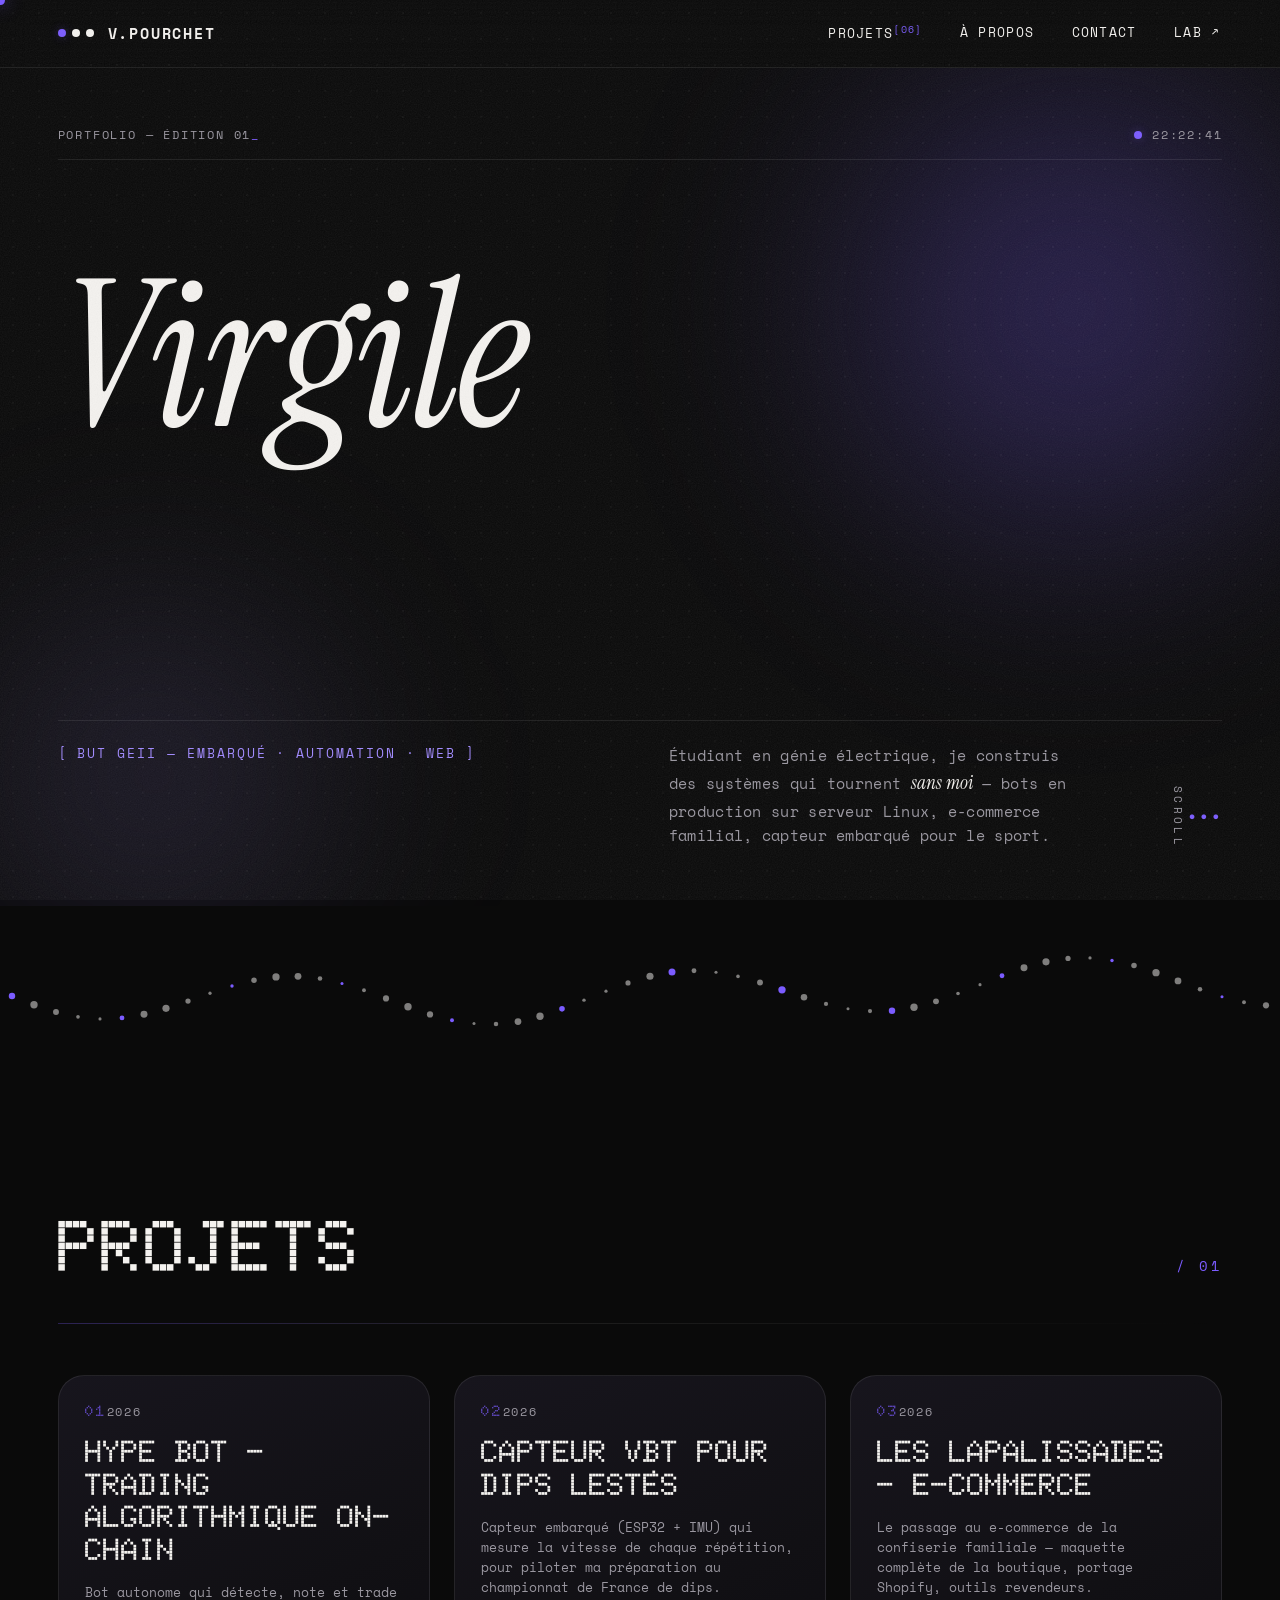
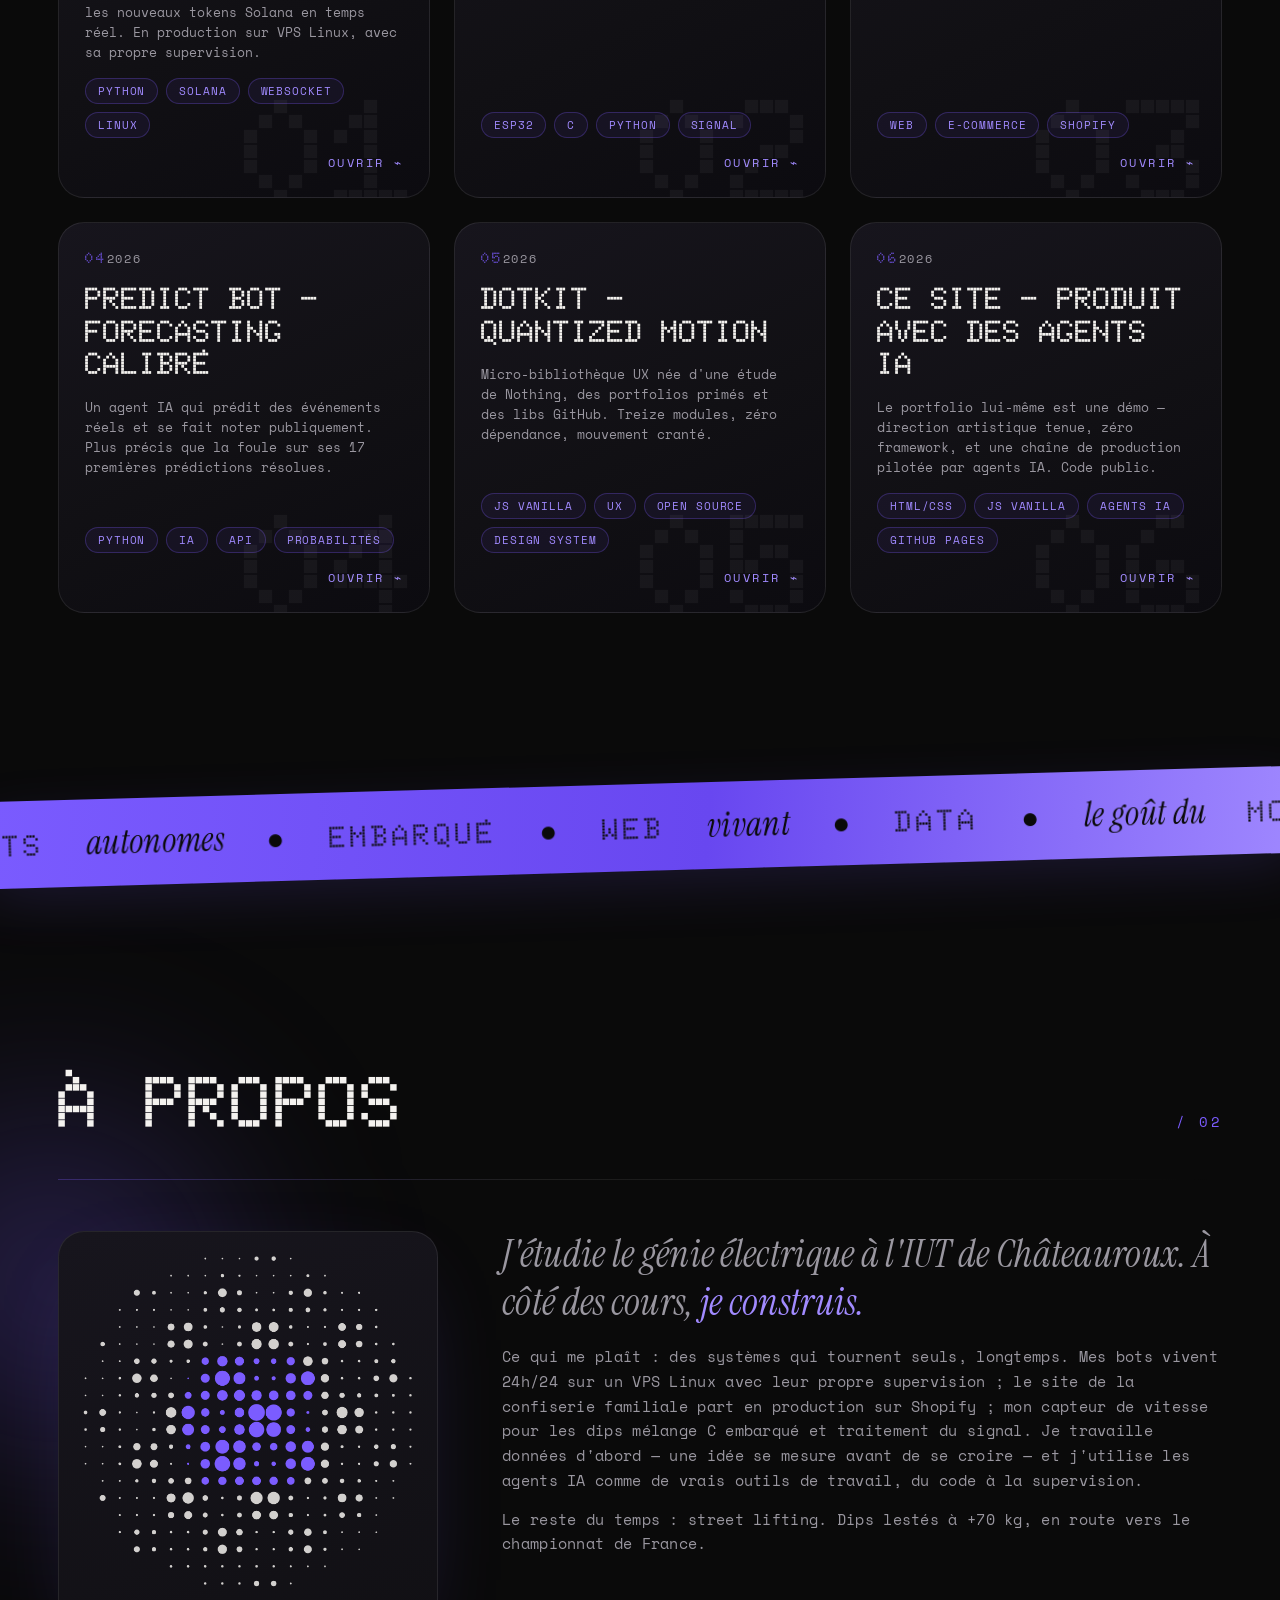
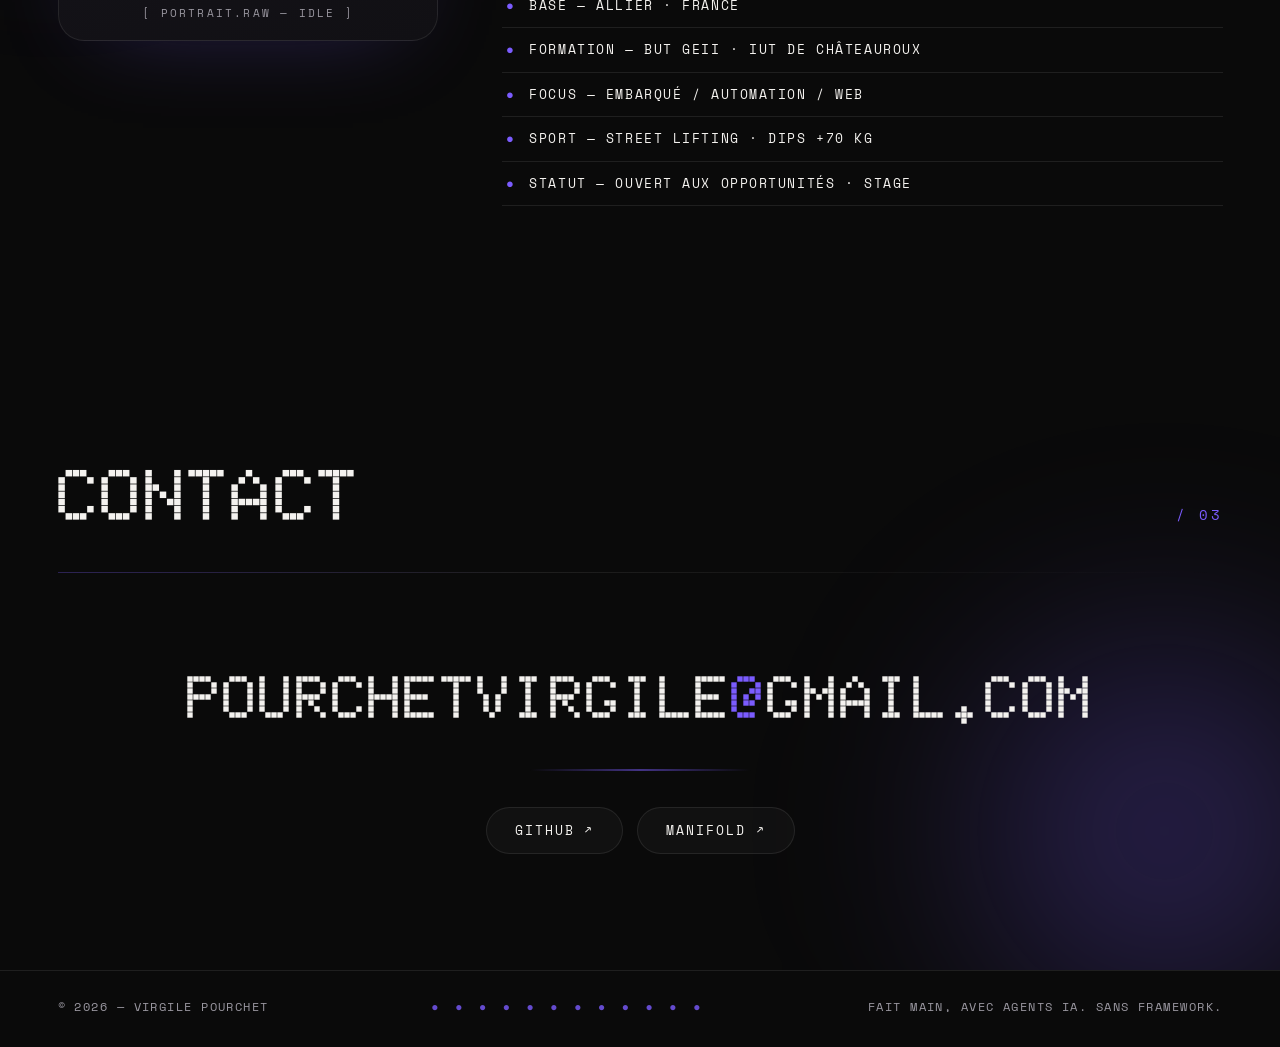
==== commit a894c986: "Le nom en grand serif italique : mouvement, legerete Fini le dot-matrix massif du hero : Virgile / P" ====
--- a/index.html
+++ b/index.html
@@ -73,8 +73,8 @@
         </span>
       </div>
       <h1 class="hero__title">
-        <span class="hero__line-mask"><span class="hero__line doto" data-scramble>VIRGILE</span></span>
-        <span class="hero__line-mask"><span class="hero__line doto hero__line--violet" data-scramble>POURCHET</span></span>
+        <span class="hero__line" data-split-hero>Virgile</span>
+        <span class="hero__line hero__line--violet" data-split-hero data-split-base="9">Pourchet</span>
       </h1>
       <div class="hero__sub">
         <p class="hero__tag">[ BUT GEII — EMBARQUÉ · AUTOMATION · WEB ]</p>
--- a/css/style.css
+++ b/css/style.css
@@ -307,34 +307,56 @@
 .hero__title {
   display: flex;
   flex-direction: column;
-  line-height: 0.94;
+  line-height: 0.98;
   margin: auto 0;
-  padding: 44px 0 24px;
+  padding: 36px 0 20px;
   position: relative;
   z-index: 1;
 }
 
-.hero__line-mask { display: block; overflow: hidden; padding-bottom: 0.06em; }
-
+/* Le nom : grand serif italique — la pente est le mouvement, le blanc
+   respire, chaque lettre vit. */
 .hero__line {
   display: block;
-  font-size: clamp(52px, 13vw, 184px);
-  letter-spacing: 0.01em;
-  text-transform: uppercase;
-}
-html.js .hero__line { animation: rise 1.2s var(--ease) both; }
-html.js .hero__line-mask:nth-child(2) .hero__line { animation-delay: 0.15s; }
+  font-family: var(--font-serif);
+  font-style: italic;
+  font-weight: 400;
+  font-size: clamp(72px, 16vw, 230px);
+  letter-spacing: -0.015em;
+  text-transform: none;
+  padding-right: 0.1em;
+}
+.hero__line:nth-child(2) { align-self: flex-end; margin-top: -0.08em; }
 
 .hero__line--violet {
-  background: linear-gradient(100deg, var(--violet) 20%, var(--violet-soft) 60%, var(--violet) 90%);
+  background: linear-gradient(100deg, var(--violet) 15%, var(--violet-soft) 55%, #cbbcff 90%);
   -webkit-background-clip: text;
   background-clip: text;
   color: transparent;
 }
 
-@keyframes rise {
-  from { transform: translateY(115%); }
-  to   { transform: translateY(0); }
+/* Chaque lettre entre en se posant : montée, rotation, flou qui se dissipe. */
+.hero__line .char { display: inline-block; white-space: pre; }
+html.js .hero__line .char {
+  animation: char-in 1.1s var(--ease) both;
+  animation-delay: calc(var(--base, 0) * 30ms + var(--ci) * 42ms);
+  transition: transform 0.55s var(--ease);
+}
+html.js .hero__line .char:hover {
+  transform: translateY(-0.07em) rotate(-4deg);
+}
+
+@keyframes char-in {
+  from {
+    opacity: 0;
+    transform: translateY(0.5em) rotate(6deg);
+    filter: blur(9px);
+  }
+  to {
+    opacity: 1;
+    transform: translateY(0) rotate(0deg);
+    filter: blur(0);
+  }
 }
 
 .hero__sub {
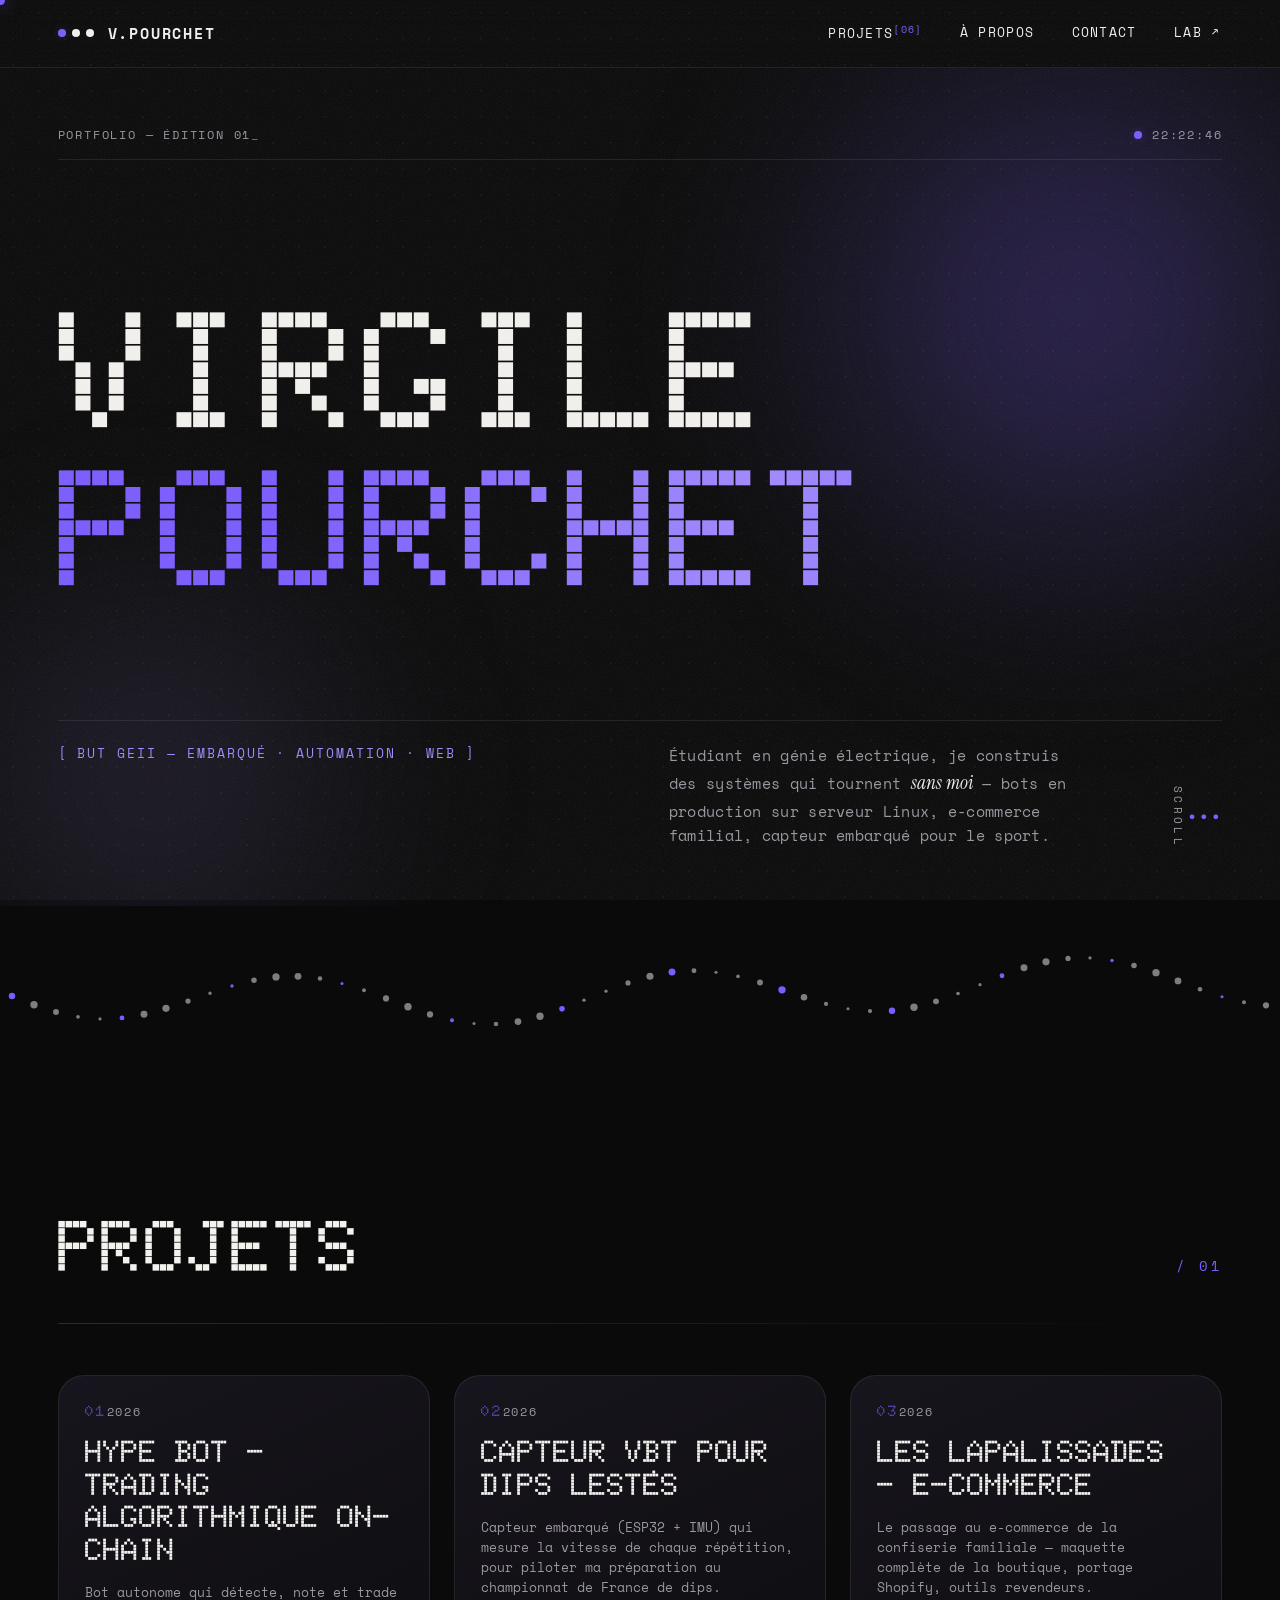
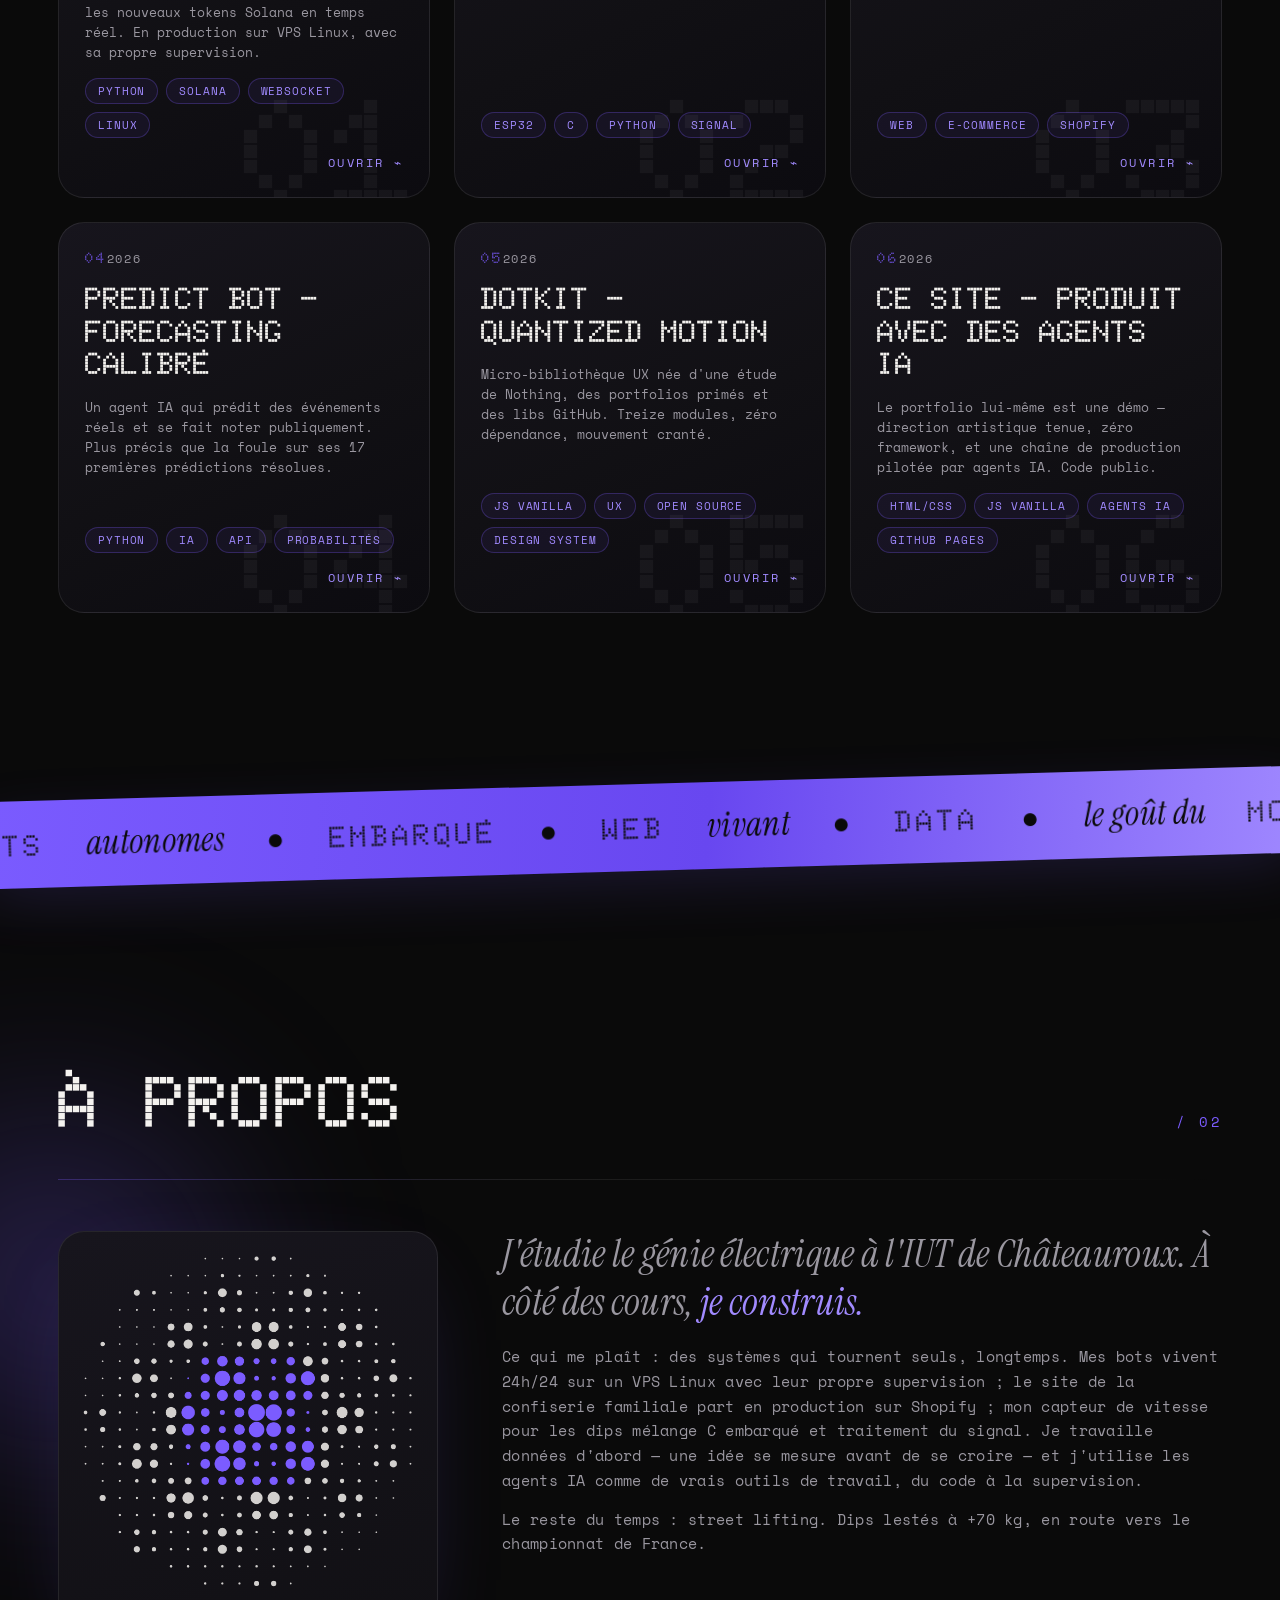
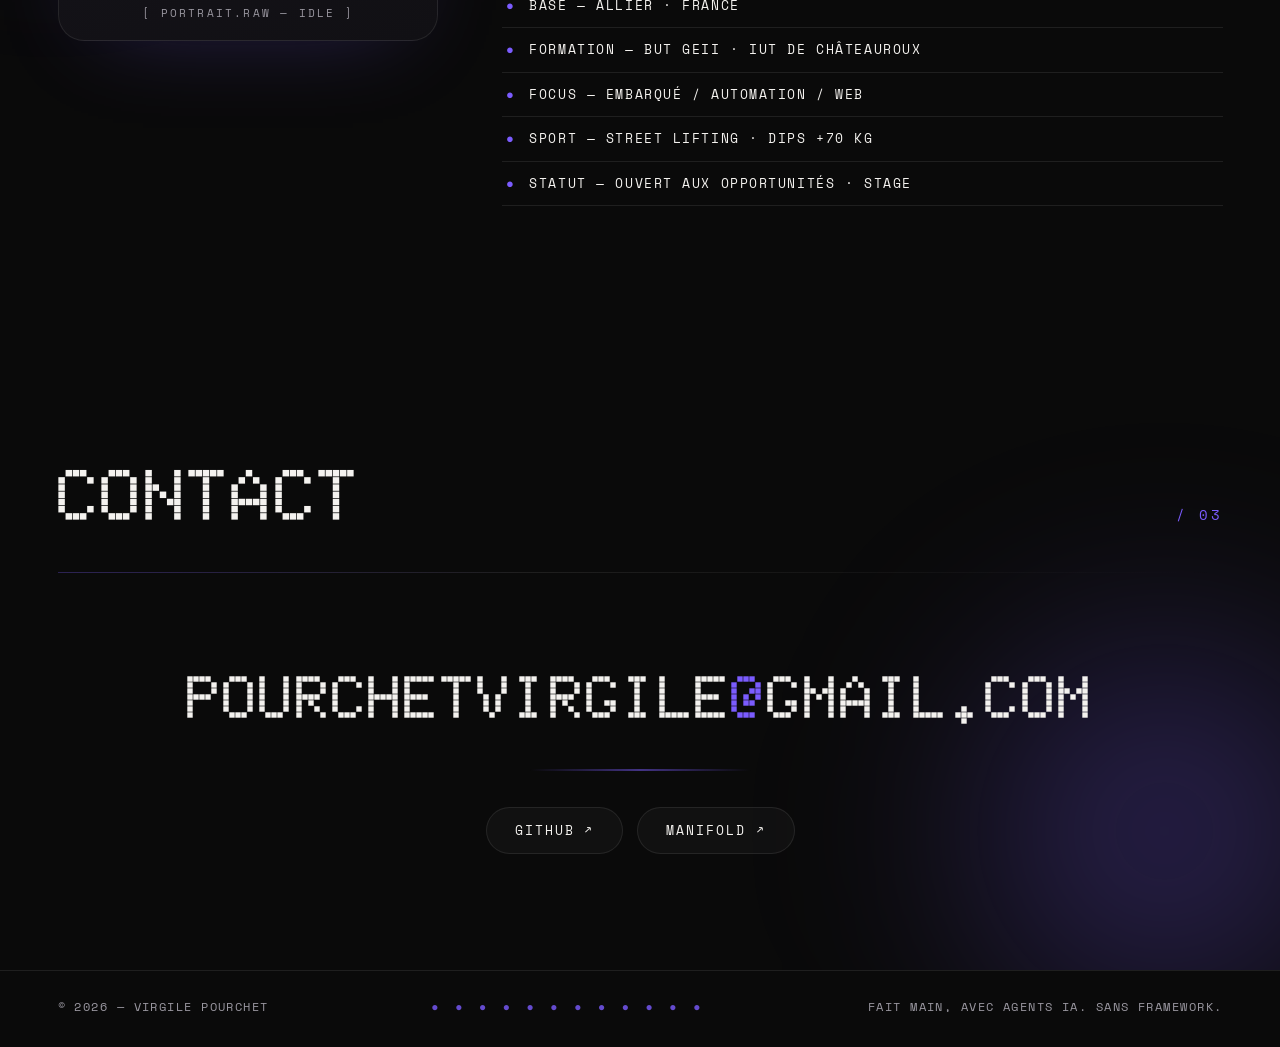
==== commit 30d0da11: "Revert "Le nom en grand serif italique : mouvement, legerete" This reverts commit a894c986d07b75d98a" ====
--- a/index.html
+++ b/index.html
@@ -73,8 +73,8 @@
         </span>
       </div>
       <h1 class="hero__title">
-        <span class="hero__line" data-split-hero>Virgile</span>
-        <span class="hero__line hero__line--violet" data-split-hero data-split-base="9">Pourchet</span>
+        <span class="hero__line-mask"><span class="hero__line doto" data-scramble>VIRGILE</span></span>
+        <span class="hero__line-mask"><span class="hero__line doto hero__line--violet" data-scramble>POURCHET</span></span>
       </h1>
       <div class="hero__sub">
         <p class="hero__tag">[ BUT GEII — EMBARQUÉ · AUTOMATION · WEB ]</p>
--- a/css/style.css
+++ b/css/style.css
@@ -307,56 +307,34 @@
 .hero__title {
   display: flex;
   flex-direction: column;
-  line-height: 0.98;
+  line-height: 0.94;
   margin: auto 0;
-  padding: 36px 0 20px;
+  padding: 44px 0 24px;
   position: relative;
   z-index: 1;
 }
 
-/* Le nom : grand serif italique — la pente est le mouvement, le blanc
-   respire, chaque lettre vit. */
+.hero__line-mask { display: block; overflow: hidden; padding-bottom: 0.06em; }
+
 .hero__line {
   display: block;
-  font-family: var(--font-serif);
-  font-style: italic;
-  font-weight: 400;
-  font-size: clamp(72px, 16vw, 230px);
-  letter-spacing: -0.015em;
-  text-transform: none;
-  padding-right: 0.1em;
-}
-.hero__line:nth-child(2) { align-self: flex-end; margin-top: -0.08em; }
+  font-size: clamp(52px, 13vw, 184px);
+  letter-spacing: 0.01em;
+  text-transform: uppercase;
+}
+html.js .hero__line { animation: rise 1.2s var(--ease) both; }
+html.js .hero__line-mask:nth-child(2) .hero__line { animation-delay: 0.15s; }
 
 .hero__line--violet {
-  background: linear-gradient(100deg, var(--violet) 15%, var(--violet-soft) 55%, #cbbcff 90%);
+  background: linear-gradient(100deg, var(--violet) 20%, var(--violet-soft) 60%, var(--violet) 90%);
   -webkit-background-clip: text;
   background-clip: text;
   color: transparent;
 }
 
-/* Chaque lettre entre en se posant : montée, rotation, flou qui se dissipe. */
-.hero__line .char { display: inline-block; white-space: pre; }
-html.js .hero__line .char {
-  animation: char-in 1.1s var(--ease) both;
-  animation-delay: calc(var(--base, 0) * 30ms + var(--ci) * 42ms);
-  transition: transform 0.55s var(--ease);
-}
-html.js .hero__line .char:hover {
-  transform: translateY(-0.07em) rotate(-4deg);
-}
-
-@keyframes char-in {
-  from {
-    opacity: 0;
-    transform: translateY(0.5em) rotate(6deg);
-    filter: blur(9px);
-  }
-  to {
-    opacity: 1;
-    transform: translateY(0) rotate(0deg);
-    filter: blur(0);
-  }
+@keyframes rise {
+  from { transform: translateY(115%); }
+  to   { transform: translateY(0); }
 }
 
 .hero__sub {
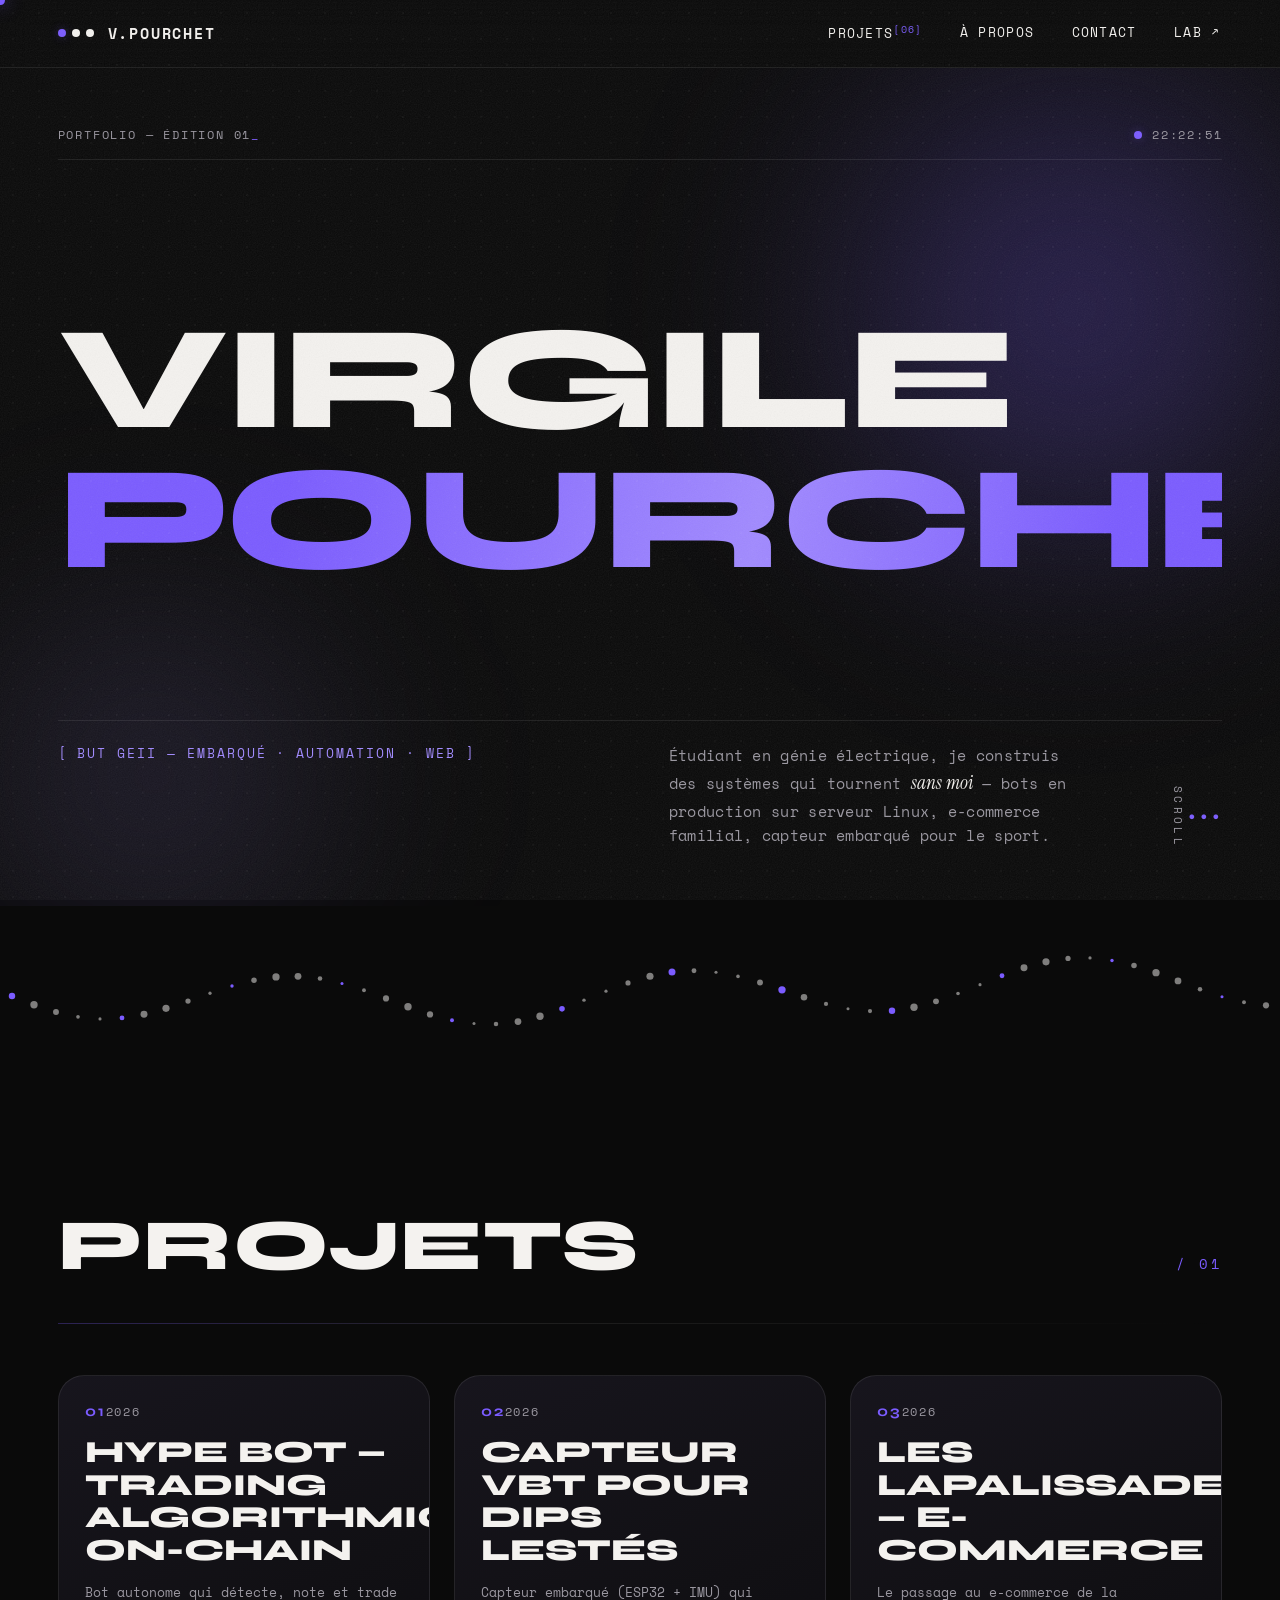
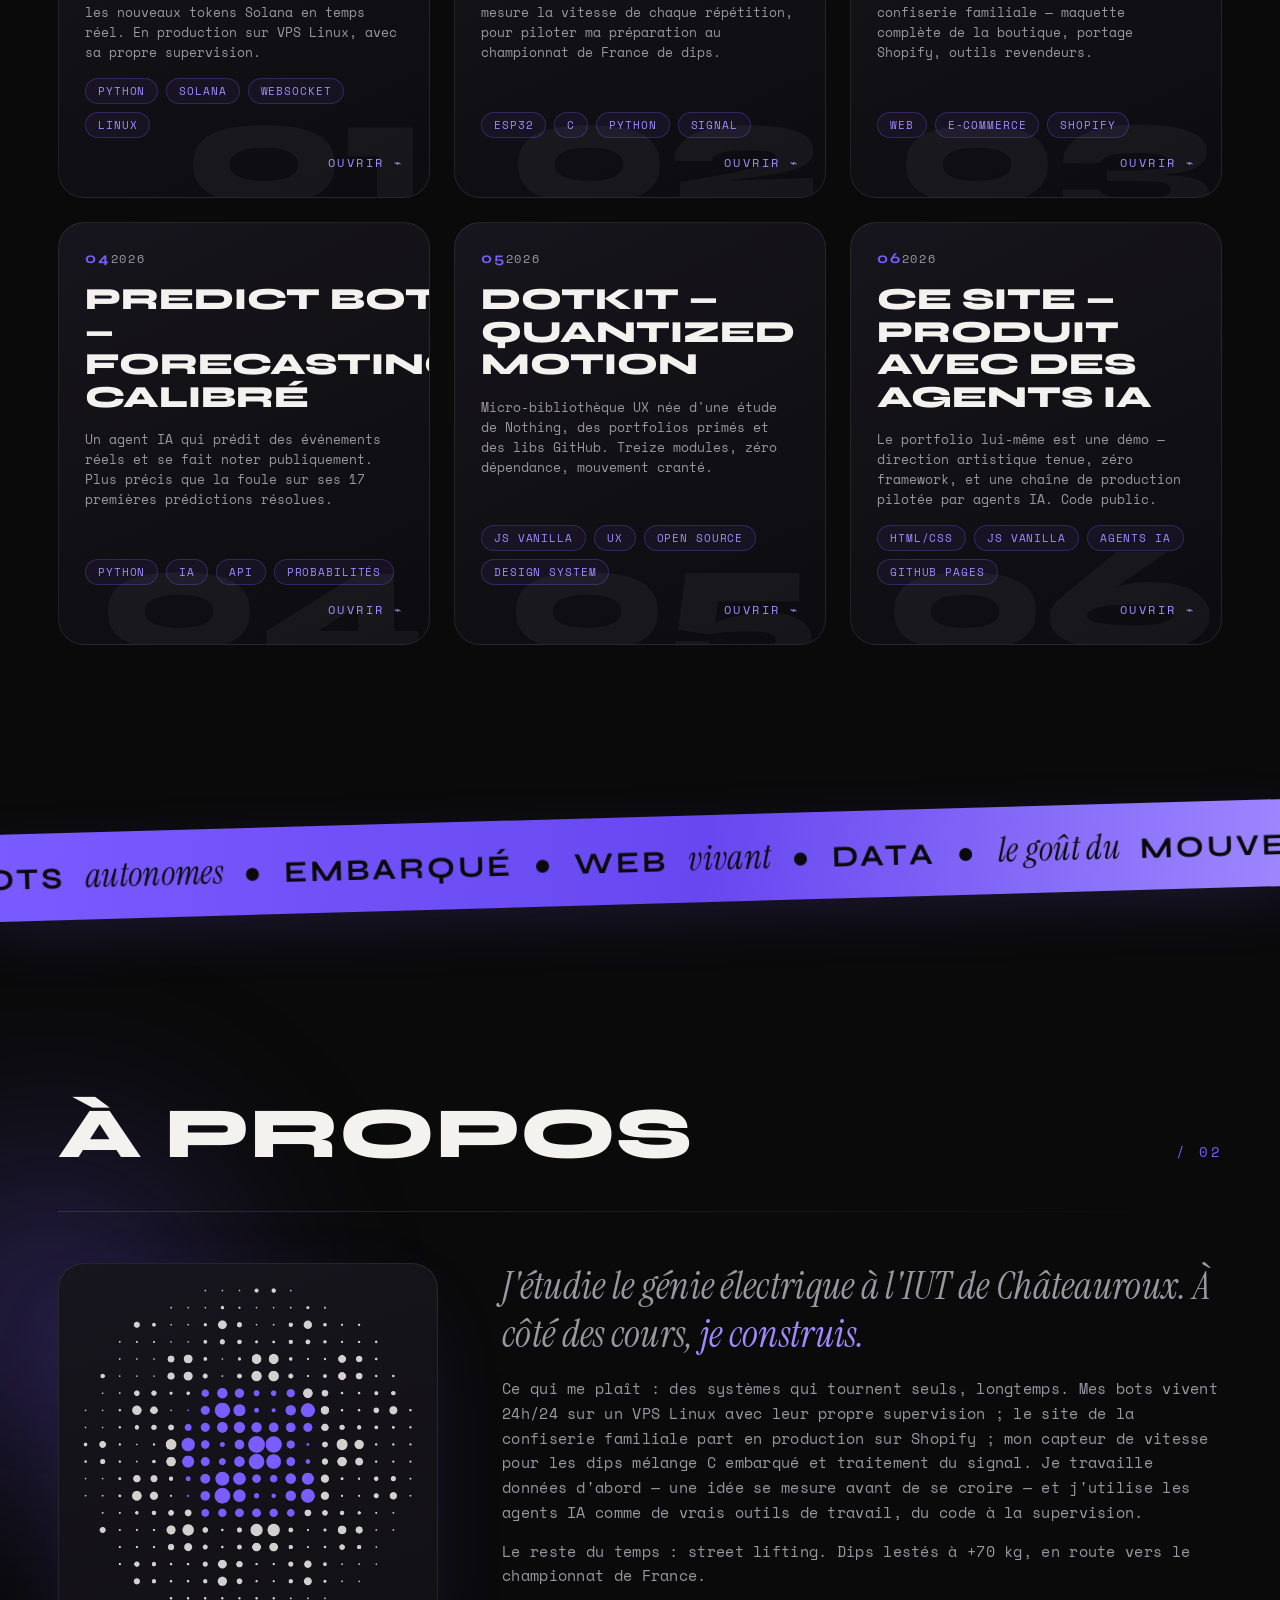
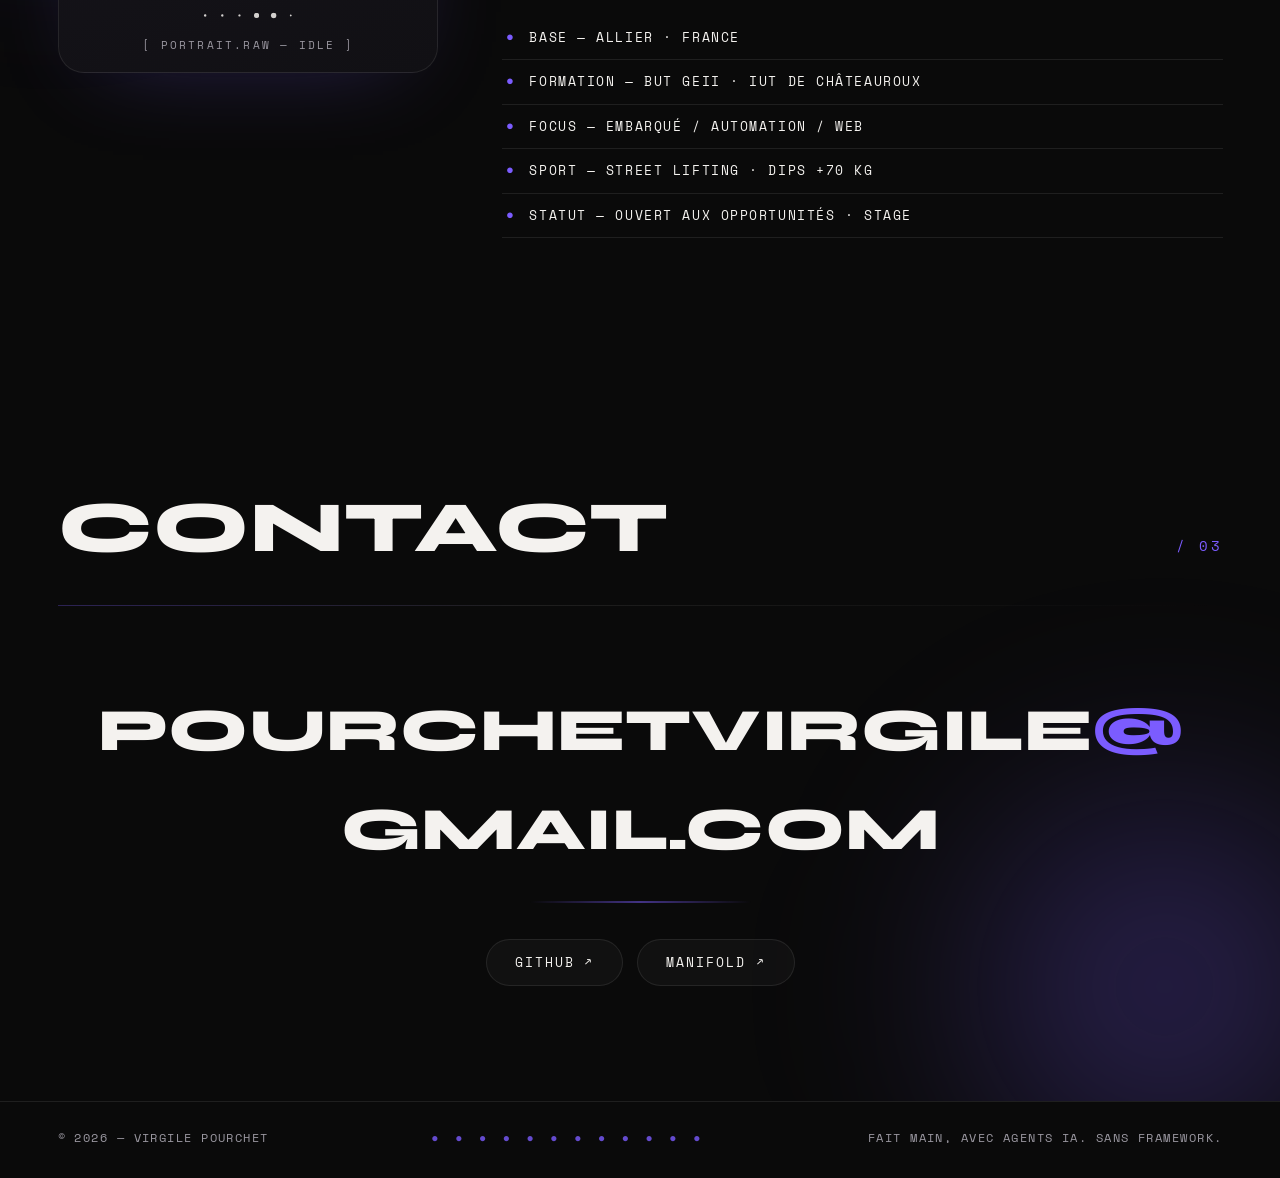
==== commit fb47caf3: "Typo display : Syne remplace Doto sur tout le site La dot-matrix carree ne suivait plus la DA organi" ====
--- a/index.html
+++ b/index.html
@@ -22,7 +22,7 @@
   <meta name="twitter:image" content="https://virgile-pct.github.io/assets/og.png">
   <link rel="preconnect" href="https://fonts.googleapis.com">
   <link rel="preconnect" href="https://fonts.gstatic.com" crossorigin>
-  <link href="https://fonts.googleapis.com/css2?family=Doto:wght@400;600;700;900&family=Space+Mono:ital,wght@0,400;0,700;1,400&family=Instrument+Serif:ital@0;1&display=swap" rel="stylesheet">
+  <link href="https://fonts.googleapis.com/css2?family=Syne:wght@500;700;800&family=Space+Mono:ital,wght@0,400;0,700;1,400&family=Instrument+Serif:ital@0;1&display=swap" rel="stylesheet">
   <link rel="stylesheet" href="css/style.css">
   <link rel="icon" href="data:image/svg+xml,<svg xmlns='http://www.w3.org/2000/svg' viewBox='0 0 16 16'><circle cx='4' cy='4' r='2' fill='%237b5cff'/><circle cx='12' cy='4' r='2' fill='white'/><circle cx='4' cy='12' r='2' fill='white'/><circle cx='12' cy='12' r='2' fill='%237b5cff'/></svg>">
 </head>
--- a/css/style.css
+++ b/css/style.css
@@ -20,7 +20,8 @@
   --line: rgba(244, 242, 239, 0.09);
 
   --font-mono: "Space Mono", ui-monospace, monospace;
-  --font-dot: "Doto", "Space Mono", monospace;
+  /* Display : Syne — large, expressive, organique (ex-Doto dot-matrix). */
+  --font-dot: "Syne", sans-serif;
   --font-serif: "Instrument Serif", Georgia, serif;
 
   --gutter: clamp(18px, 4.5vw, 64px);
@@ -59,7 +60,7 @@
   padding: 1px 7px;
 }
 
-.doto { font-family: var(--font-dot); font-weight: 900; }
+.doto { font-family: var(--font-dot); font-weight: 800; }
 
 /* L'accent artistique : serif italique, bas de casse, contraste du mono. */
 .serif {
@@ -318,8 +319,8 @@
 
 .hero__line {
   display: block;
-  font-size: clamp(52px, 13vw, 184px);
-  letter-spacing: 0.01em;
+  font-size: clamp(46px, 11.5vw, 164px);
+  letter-spacing: -0.025em;
   text-transform: uppercase;
 }
 html.js .hero__line { animation: rise 1.2s var(--ease) both; }
@@ -525,7 +526,7 @@
   right: 6px;
   bottom: -30px;
   font-family: var(--font-dot);
-  font-weight: 900;
+  font-weight: 800;
   font-size: 150px;
   line-height: 1;
   color: var(--white);
@@ -564,7 +565,7 @@
 
 .project-card__title {
   font-family: var(--font-dot);
-  font-weight: 900;
+  font-weight: 800;
   font-size: clamp(22px, 2.4vw, 31px);
   text-transform: uppercase;
   line-height: 1.06;
@@ -872,7 +873,7 @@
 
 .markdown h1, .markdown h2, .markdown h3 {
   font-family: var(--font-dot);
-  font-weight: 900;
+  font-weight: 800;
   text-transform: uppercase;
   line-height: 1.12;
   margin: 30px 0 12px;
